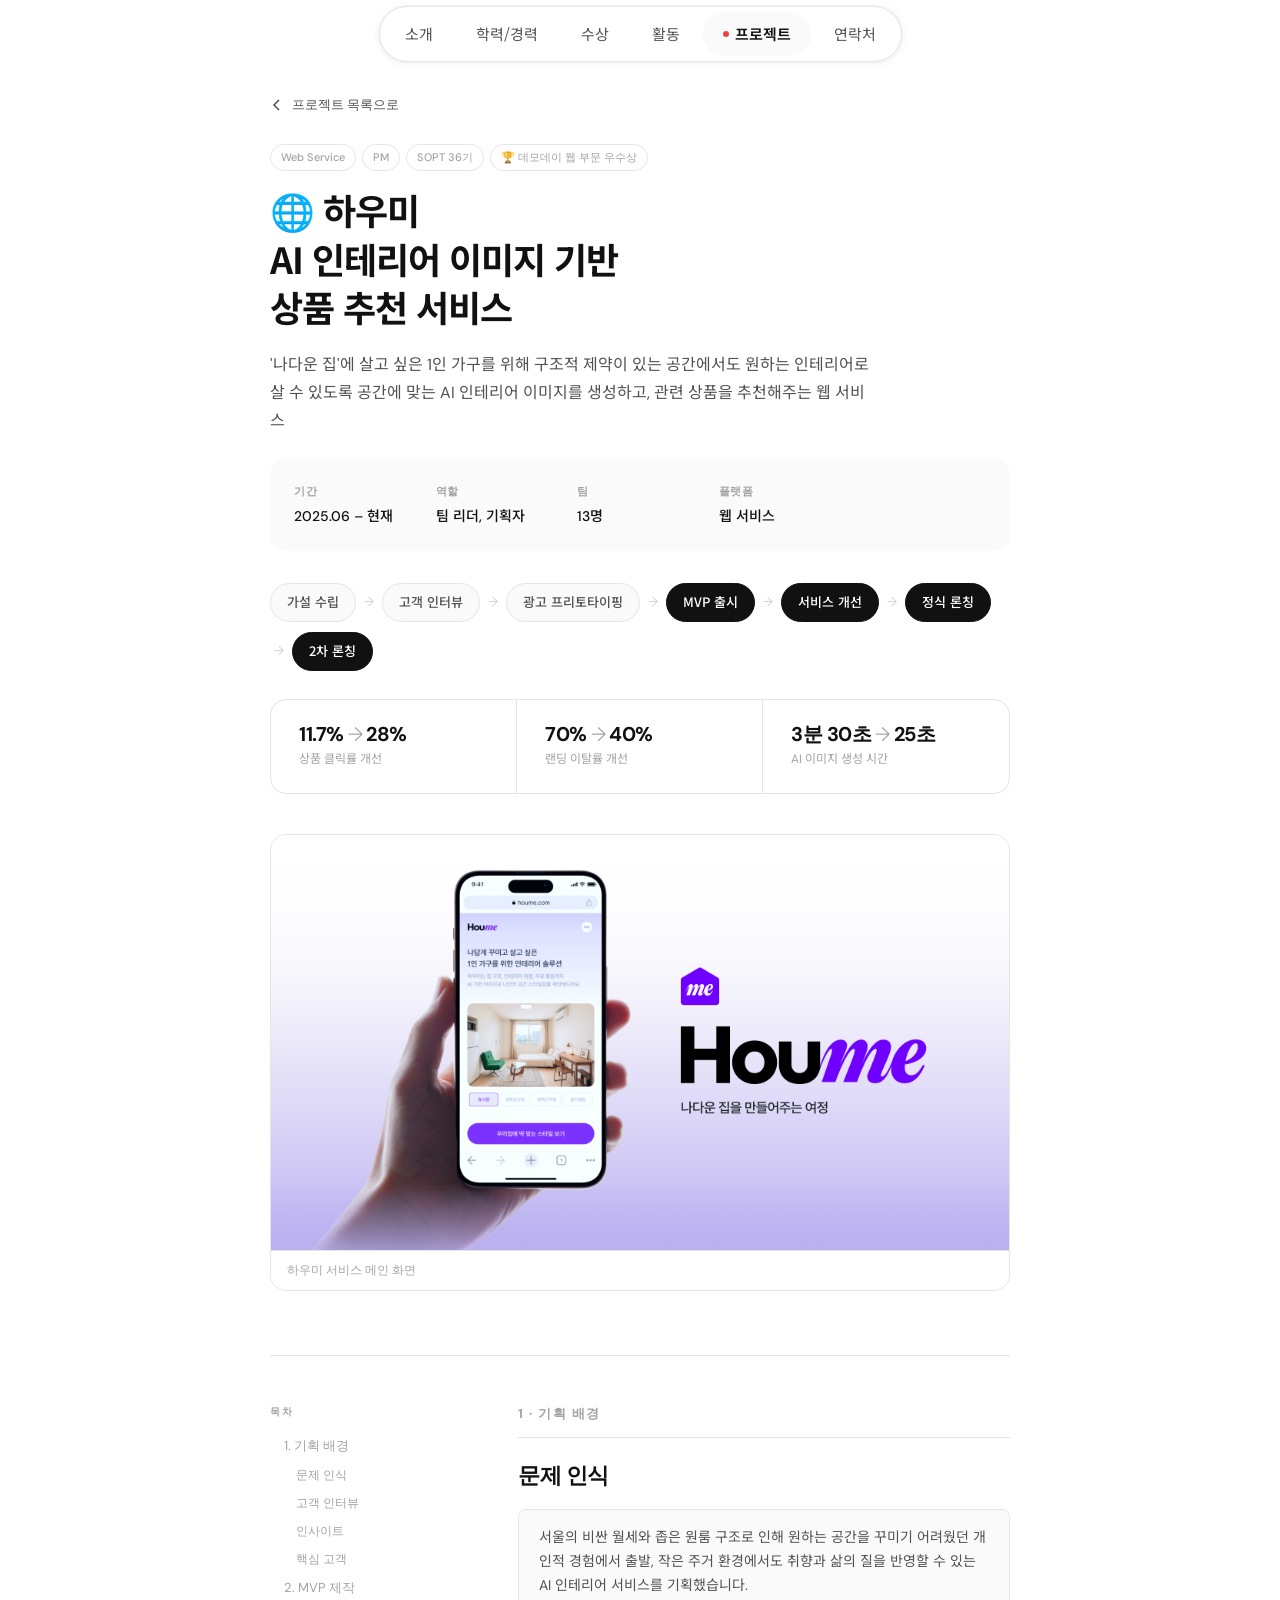
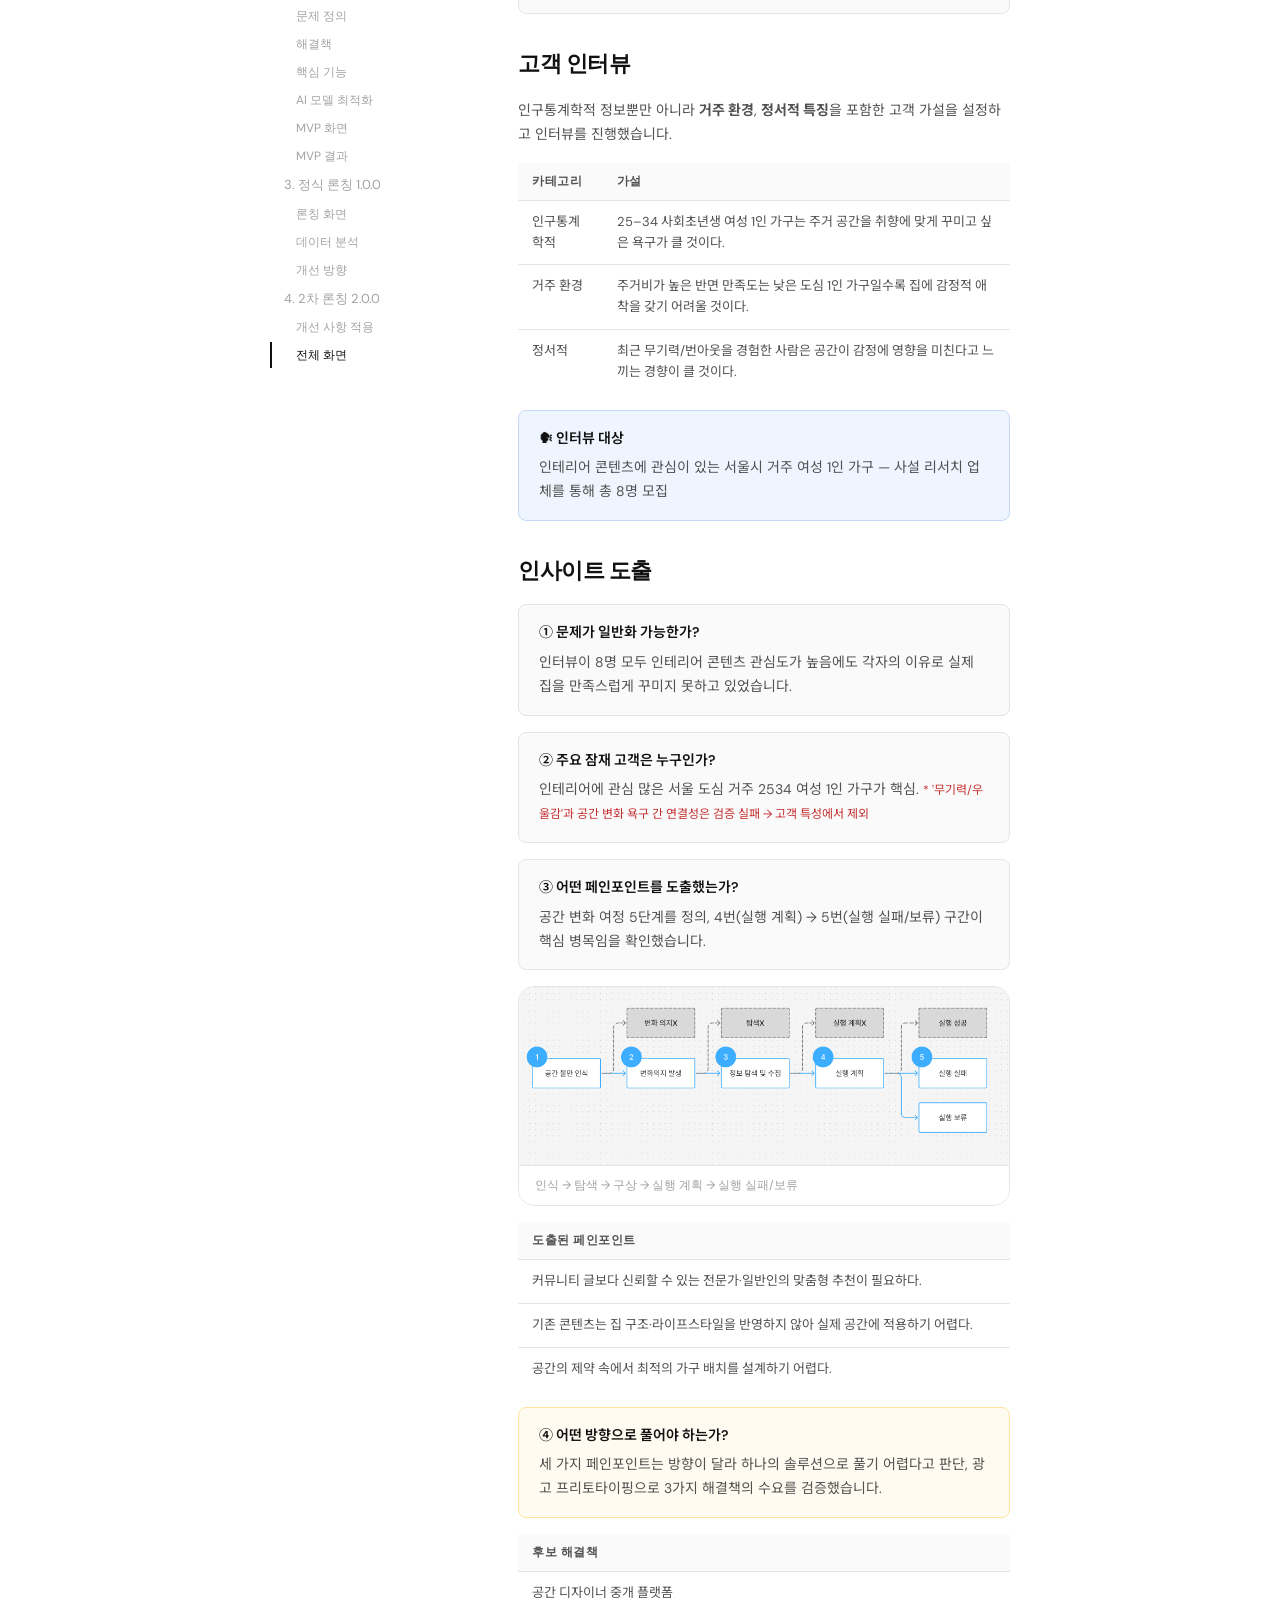
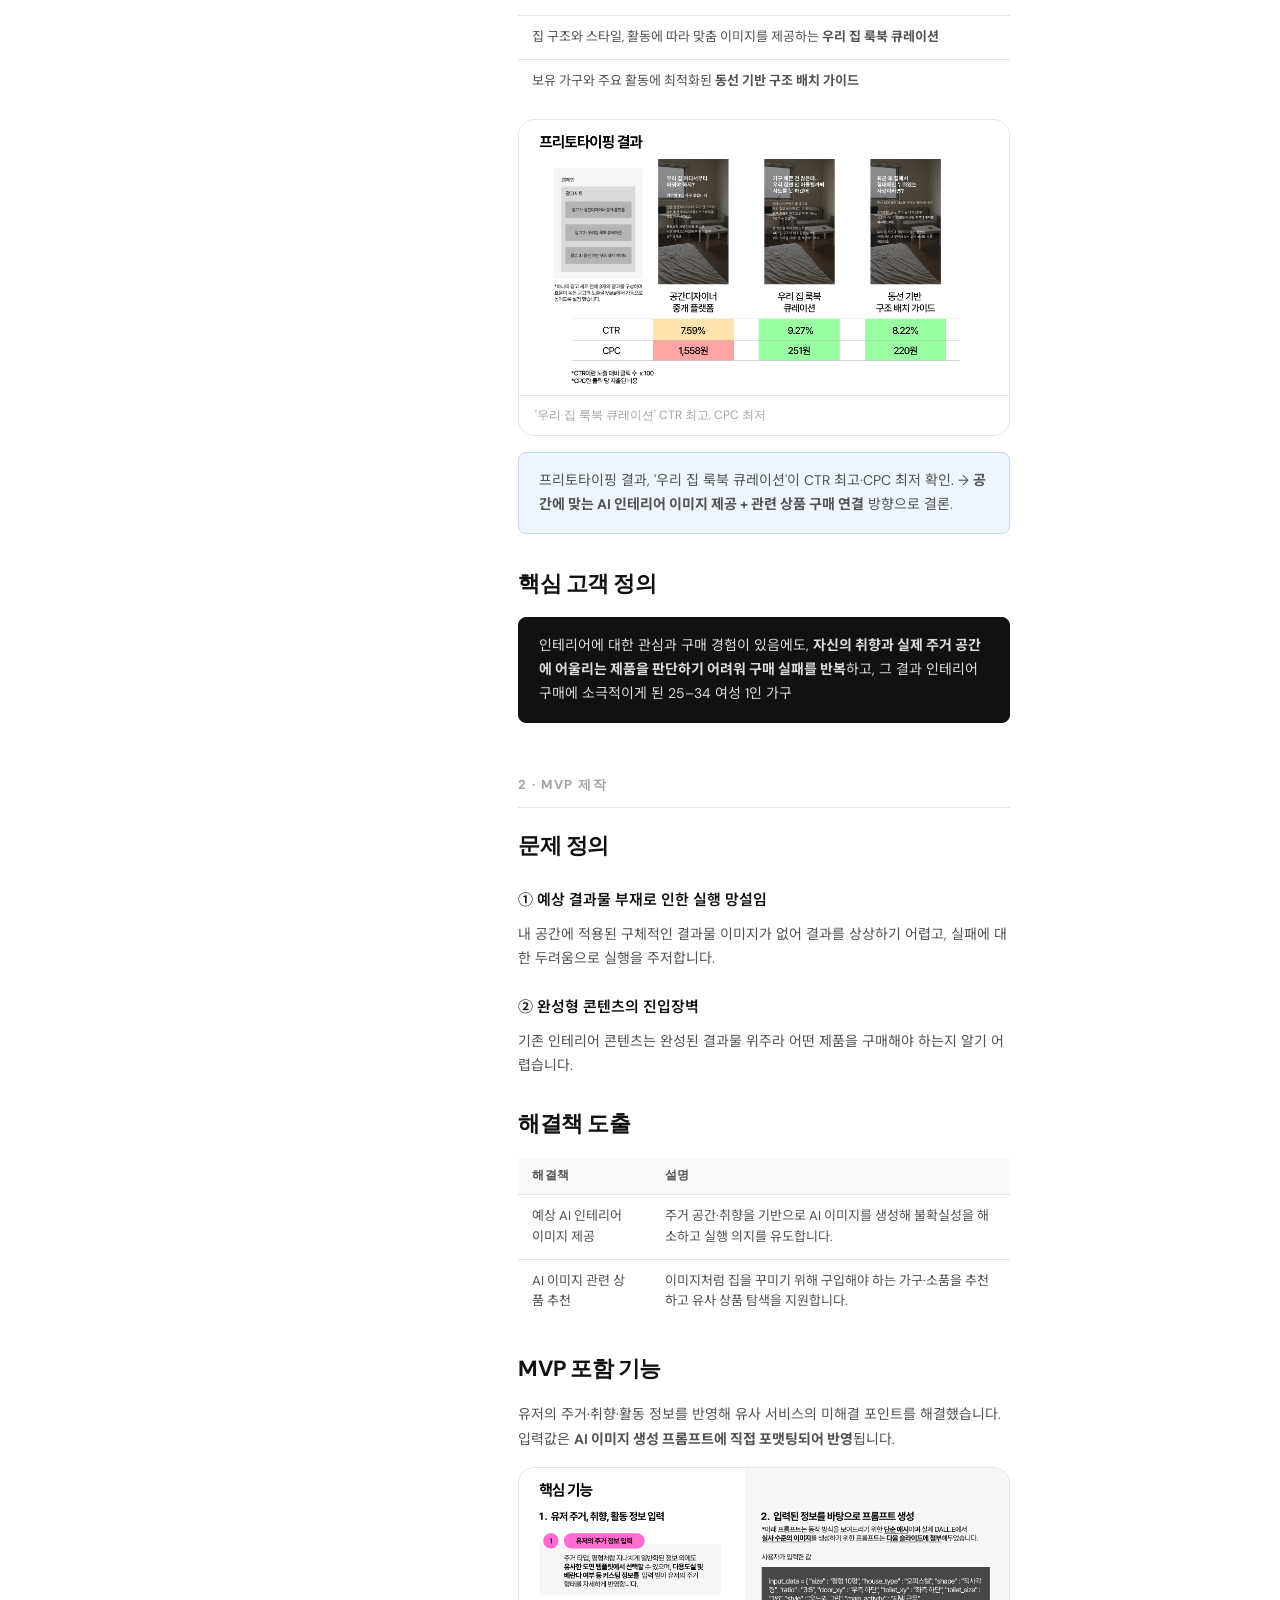
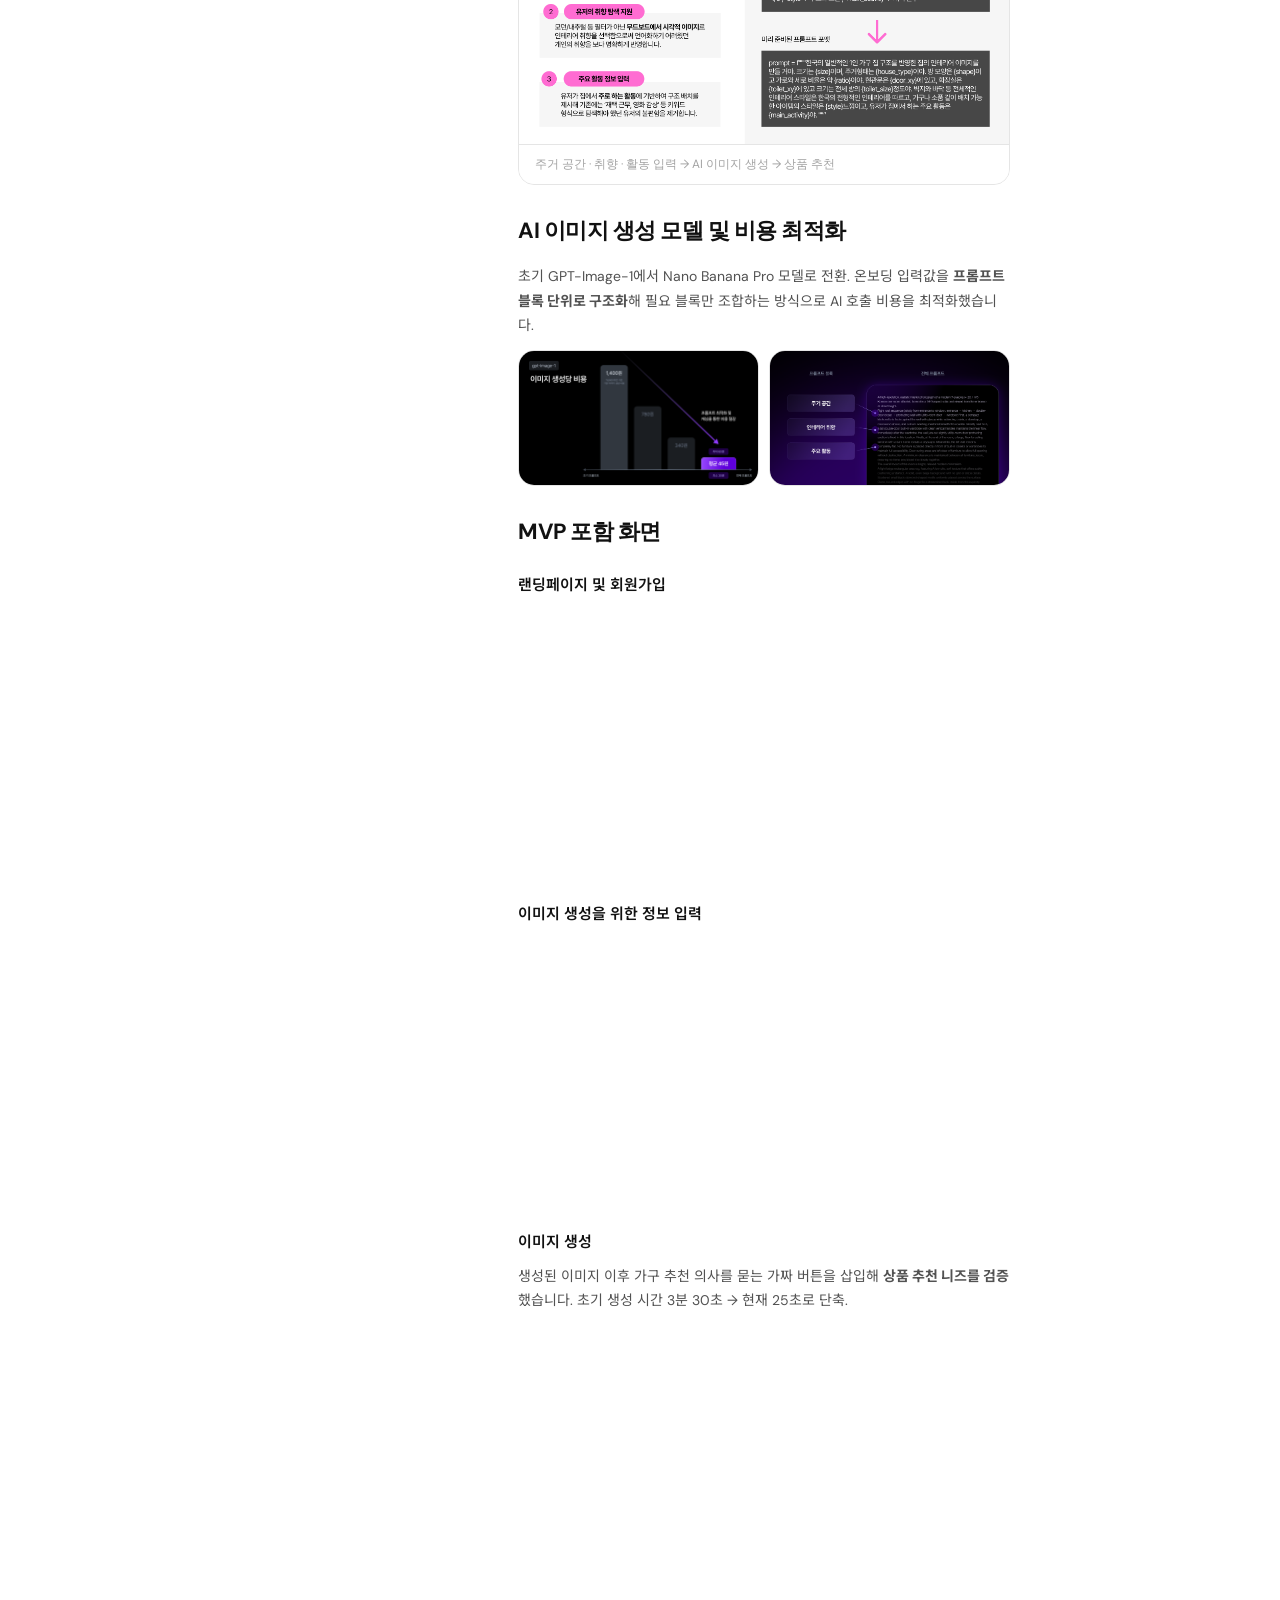
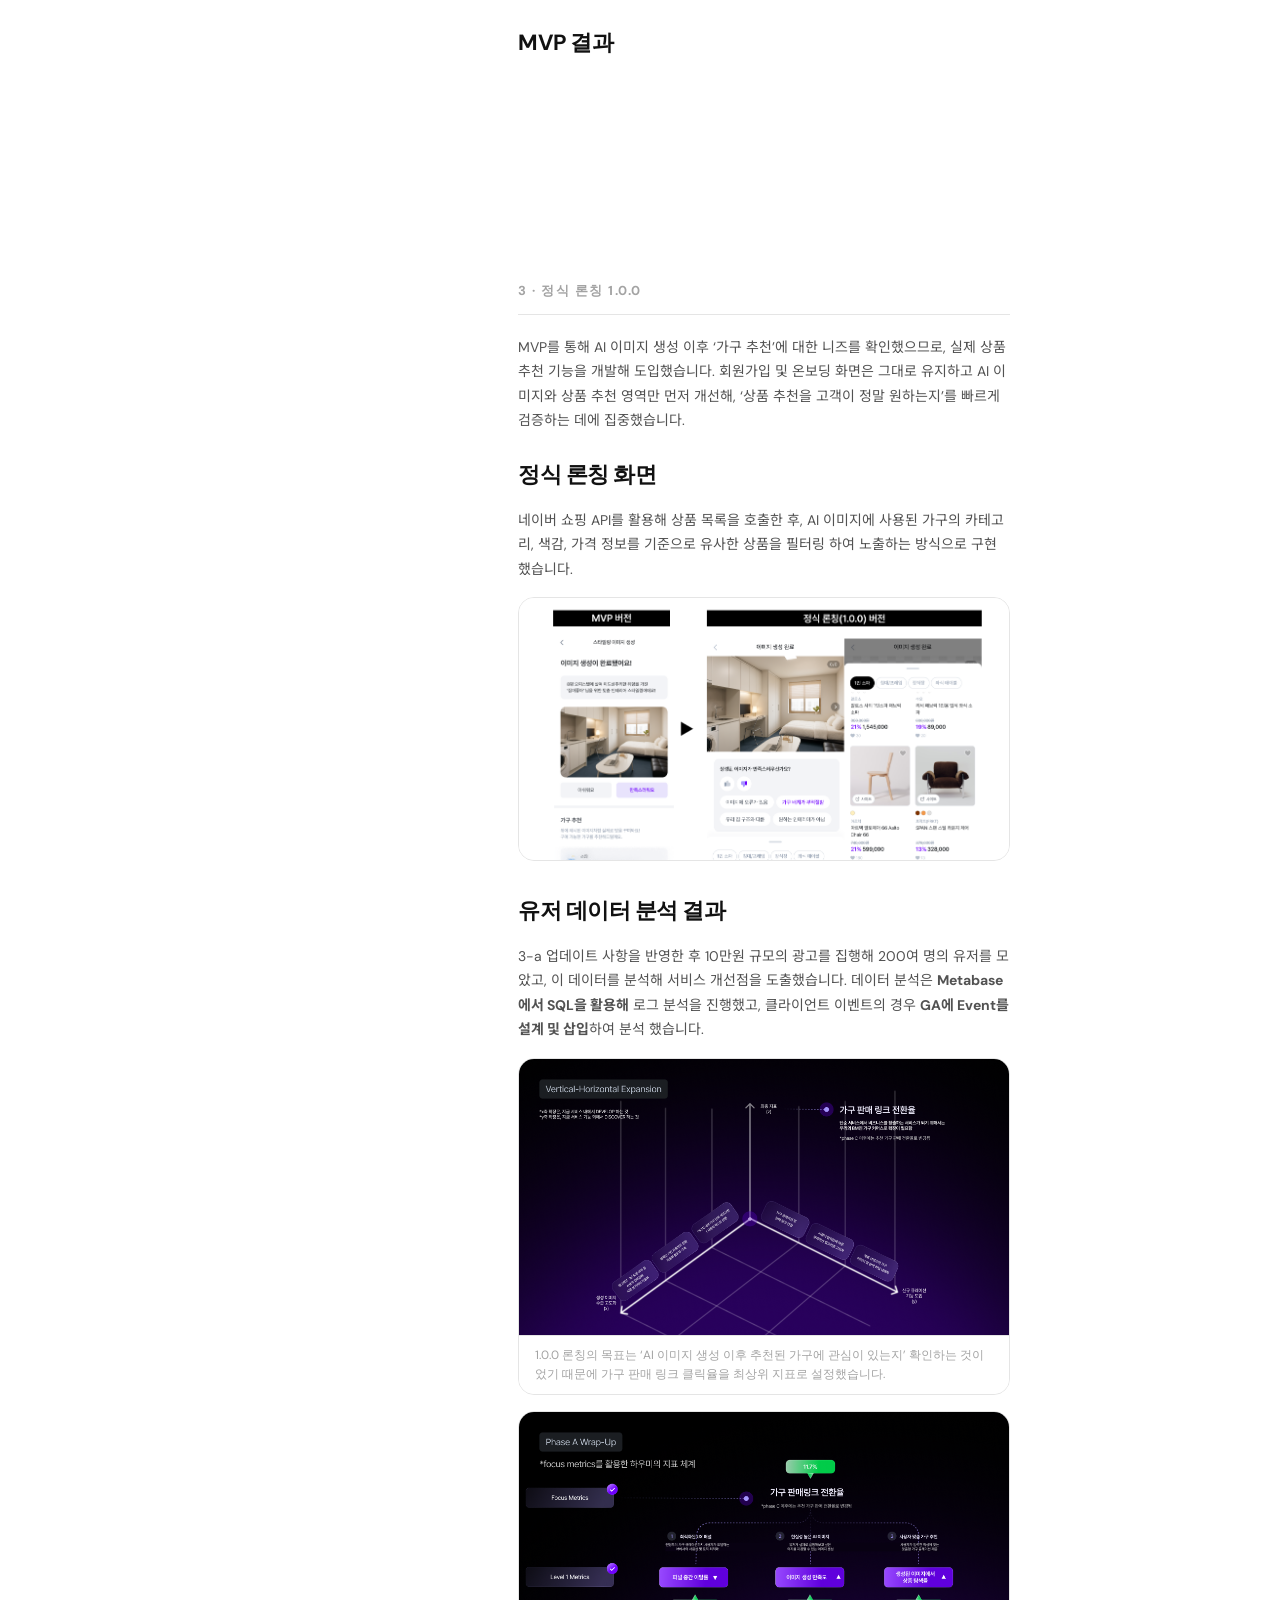
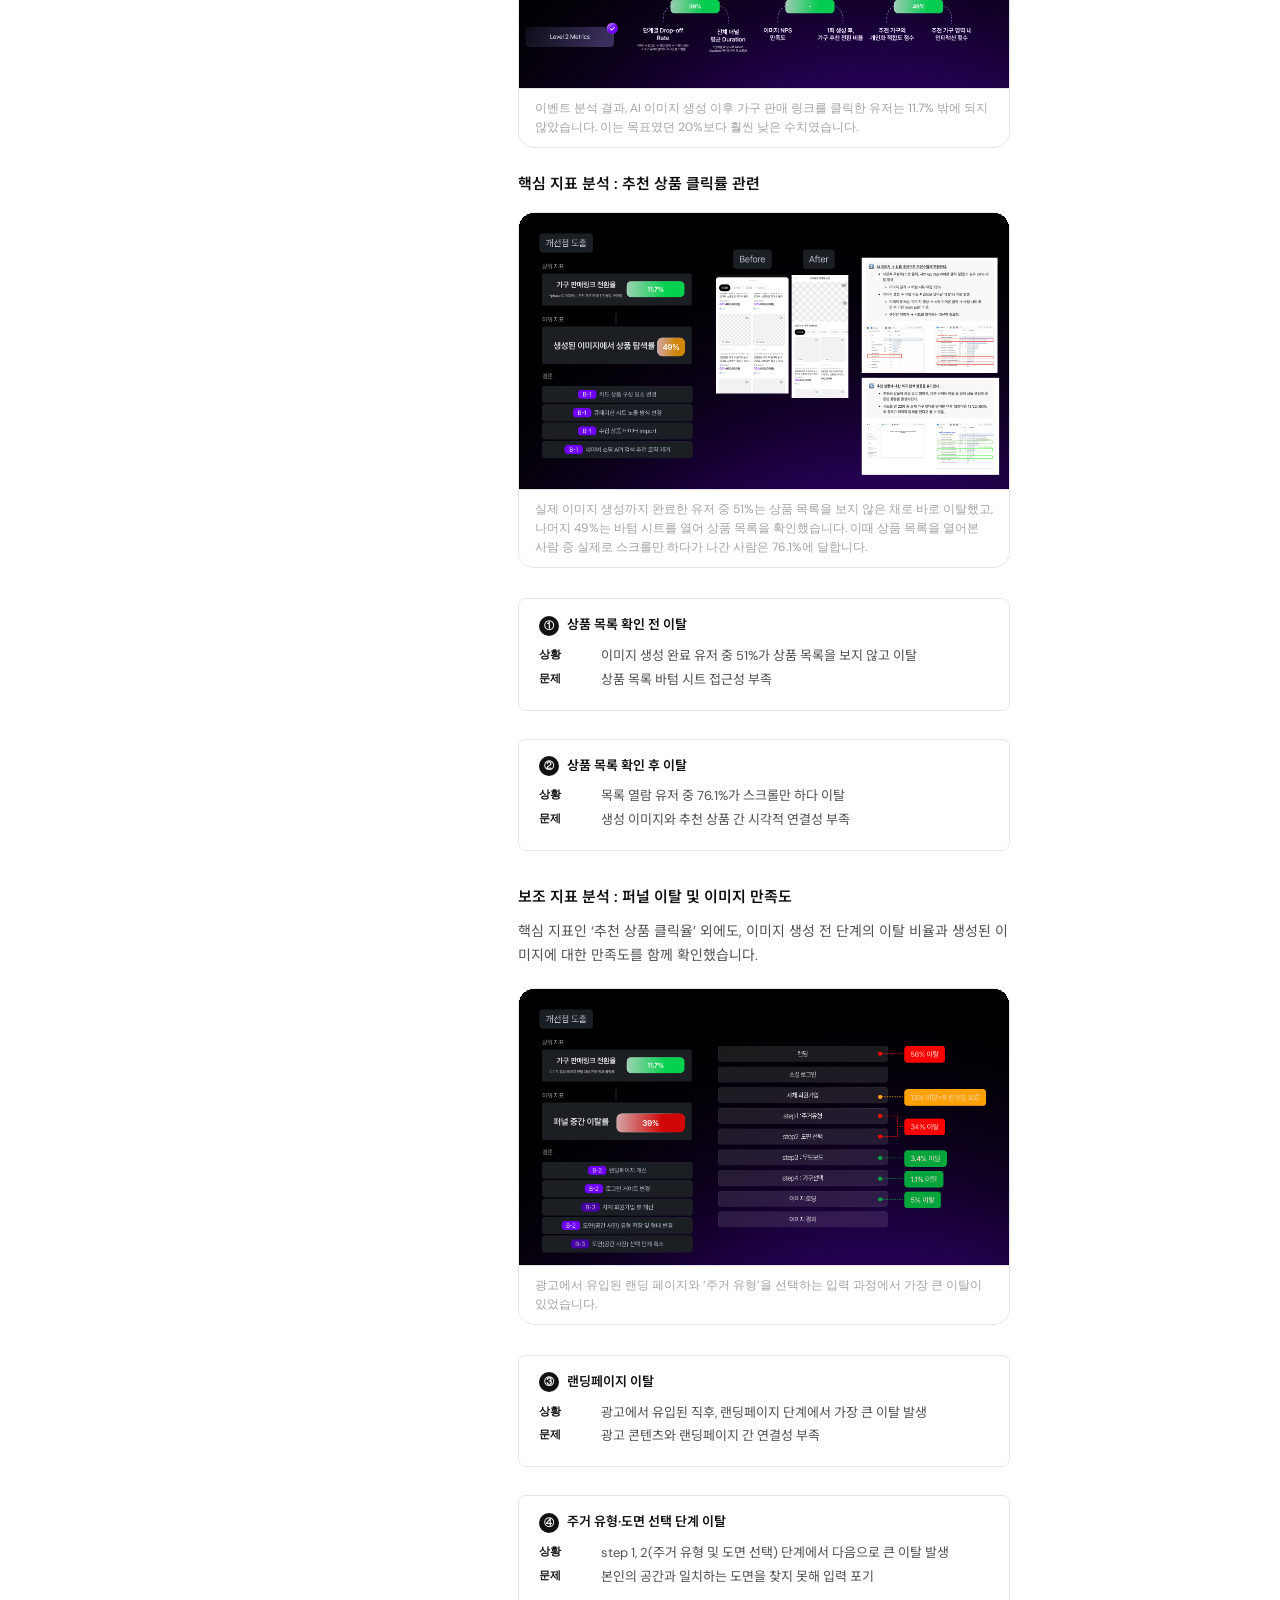
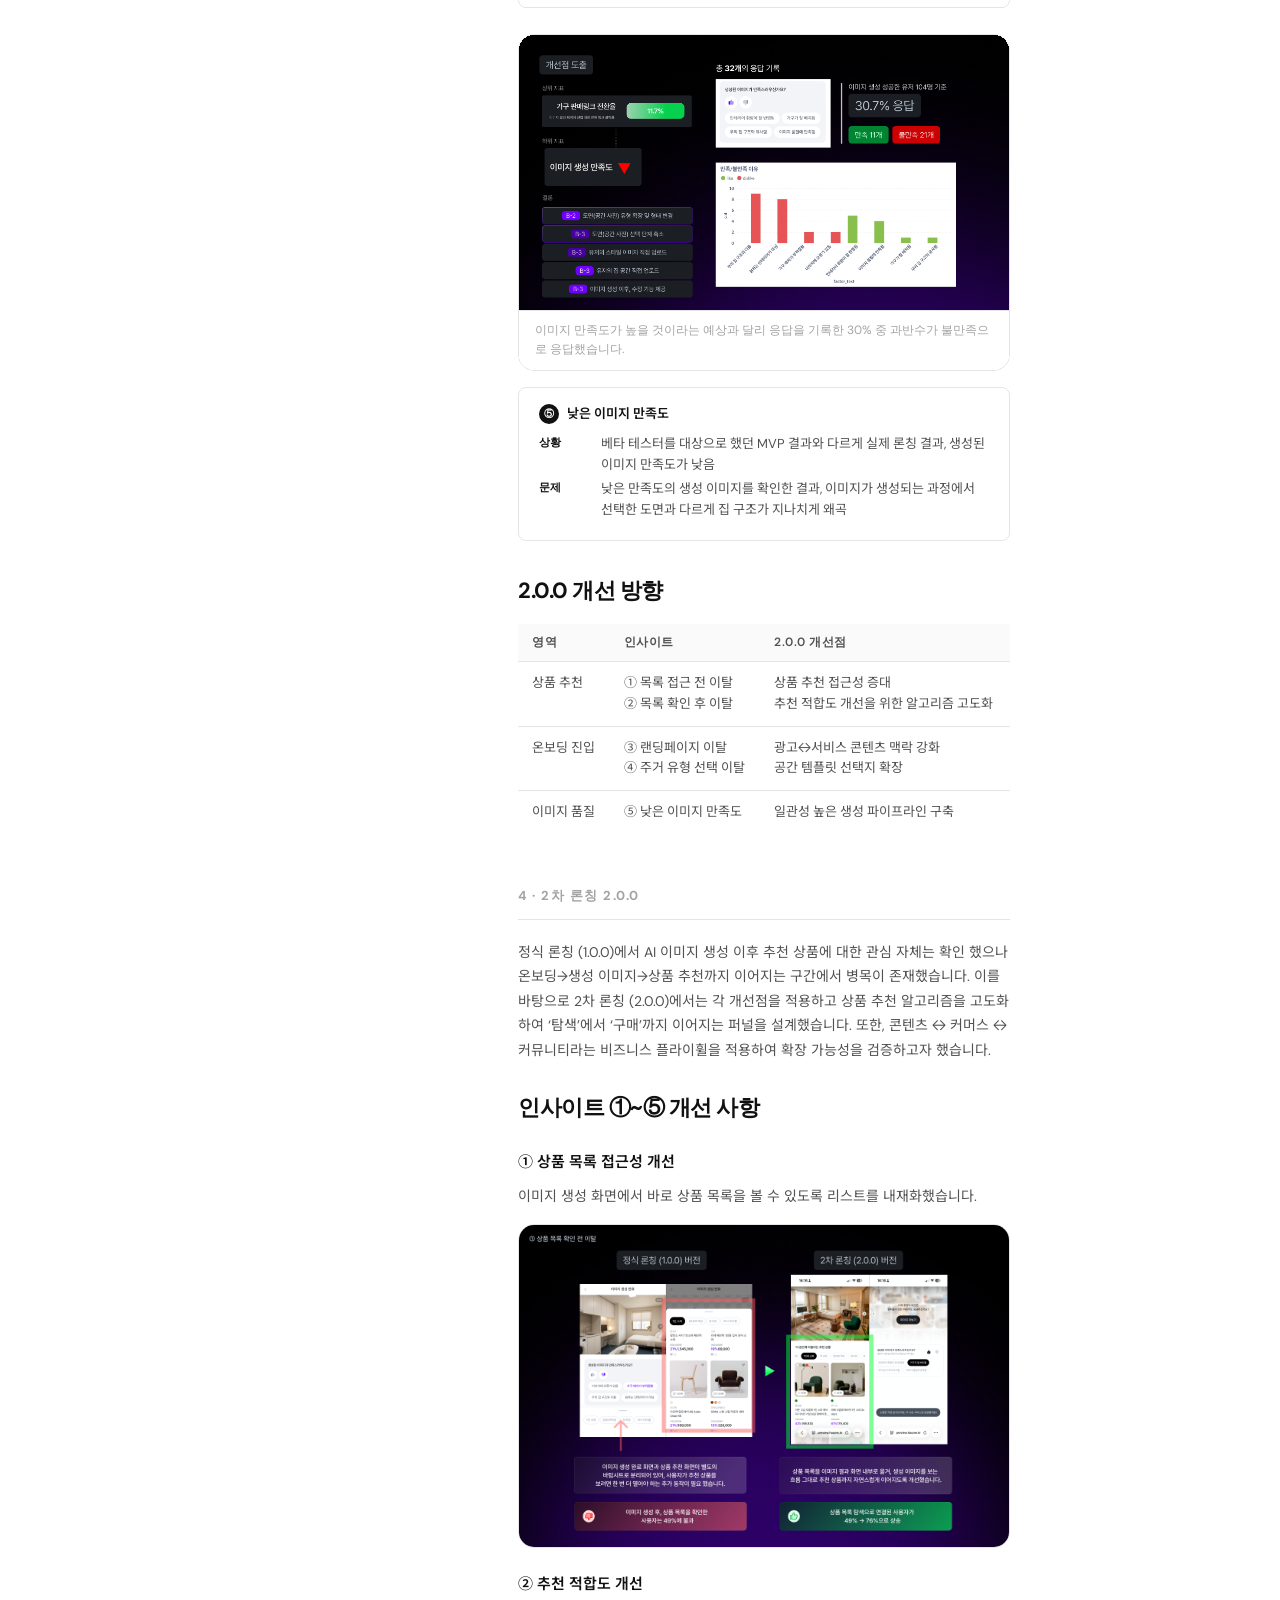
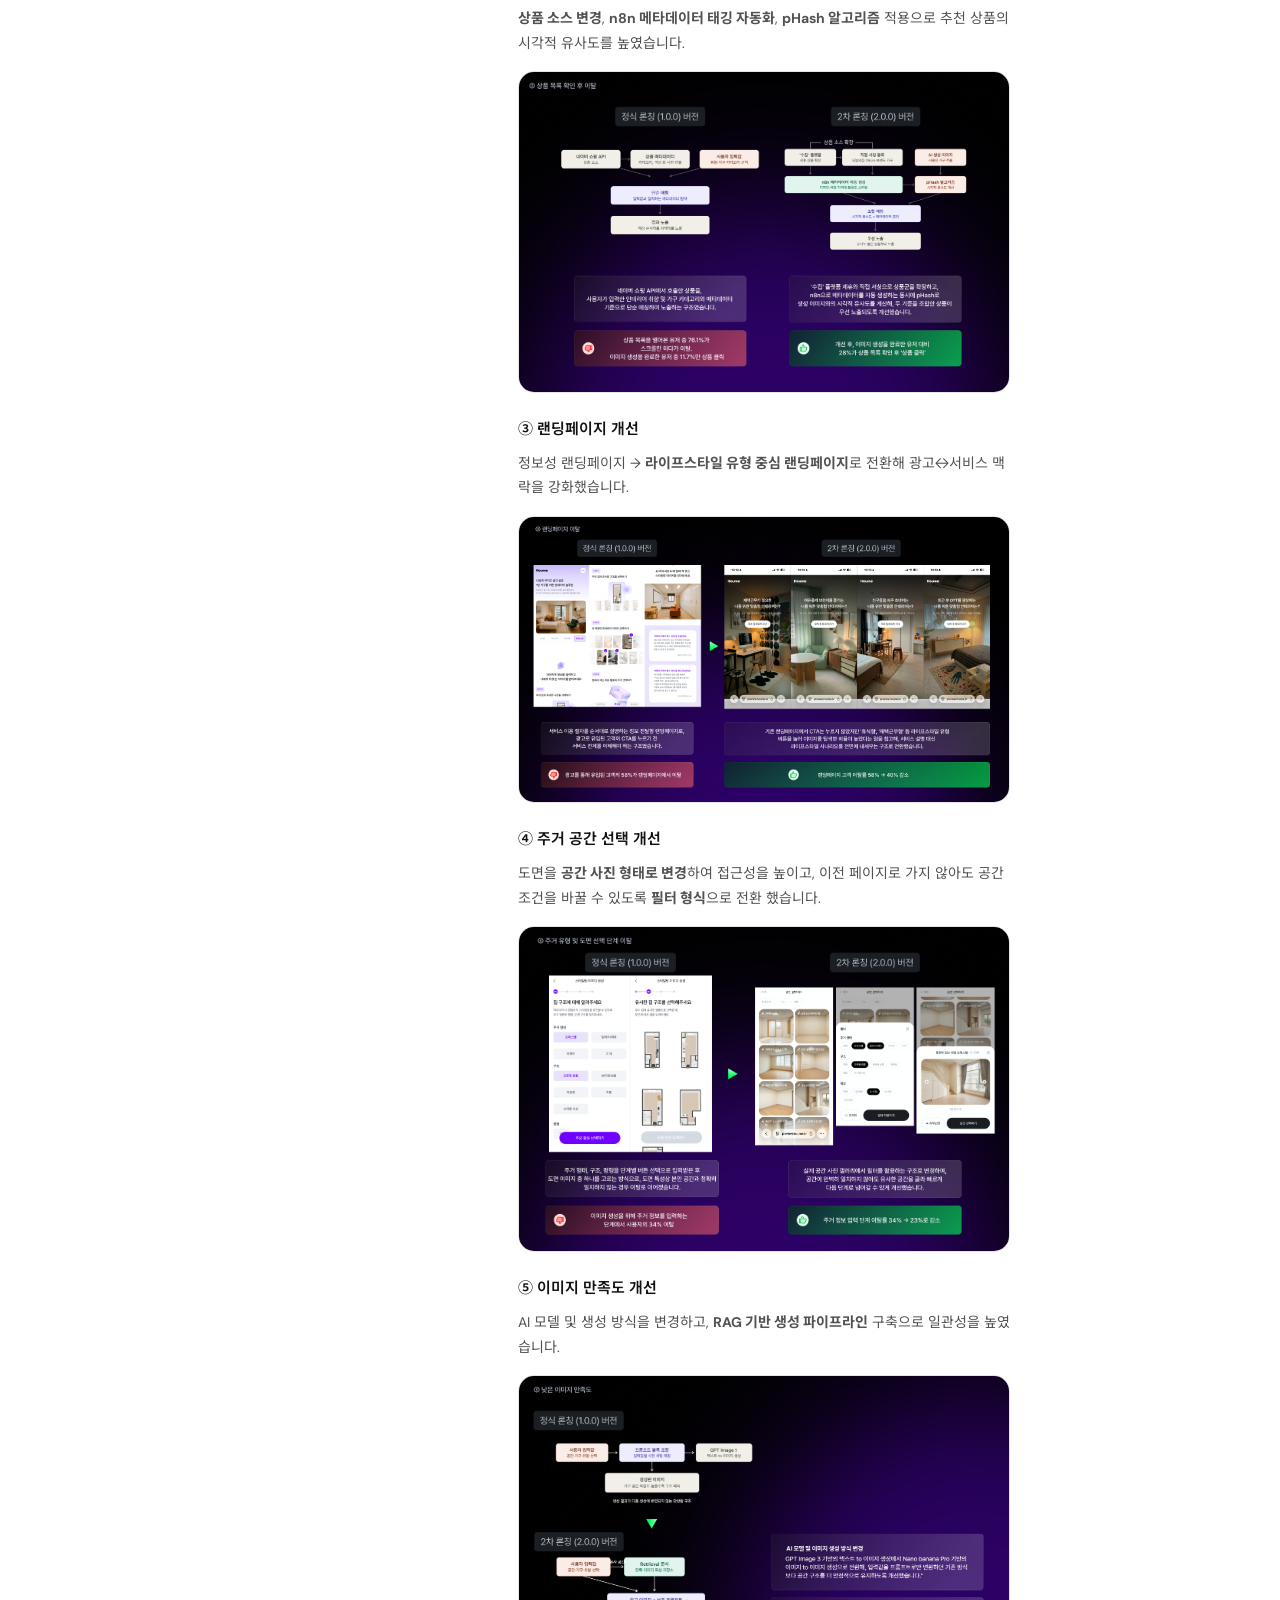
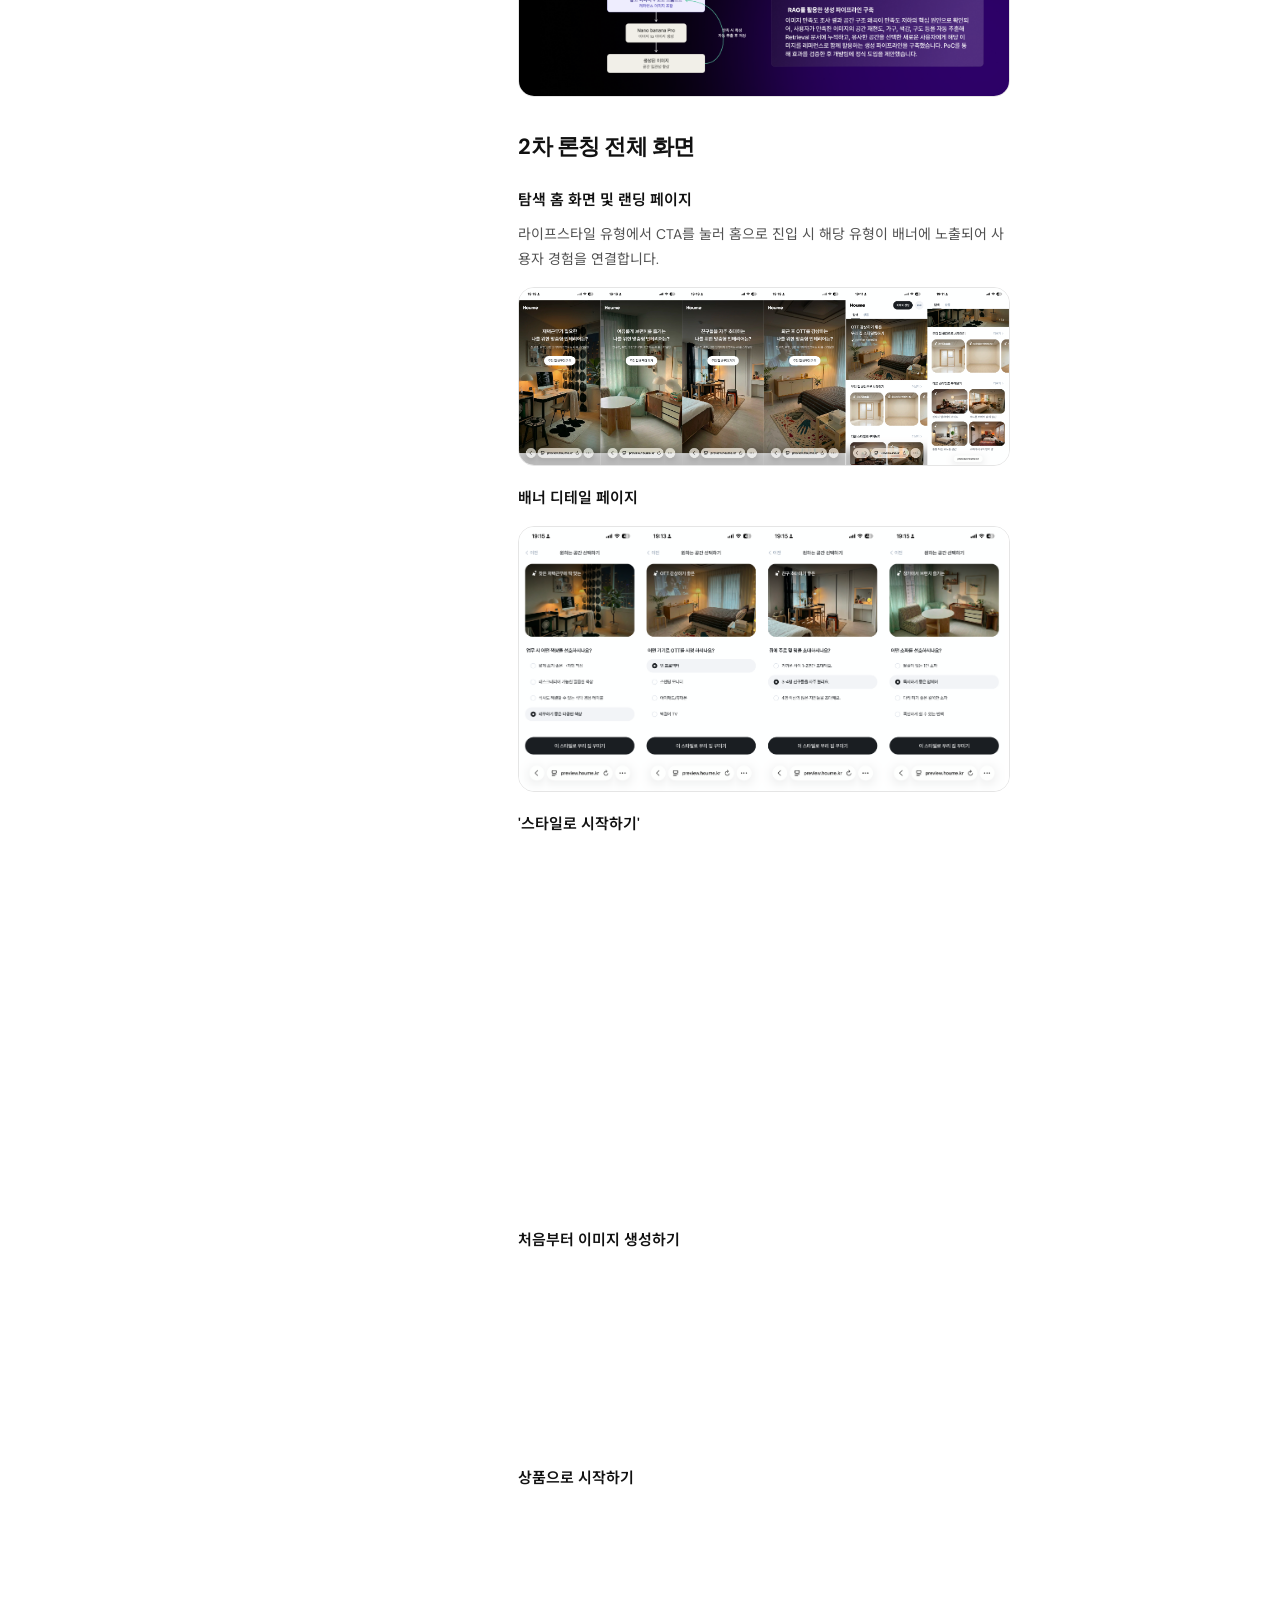
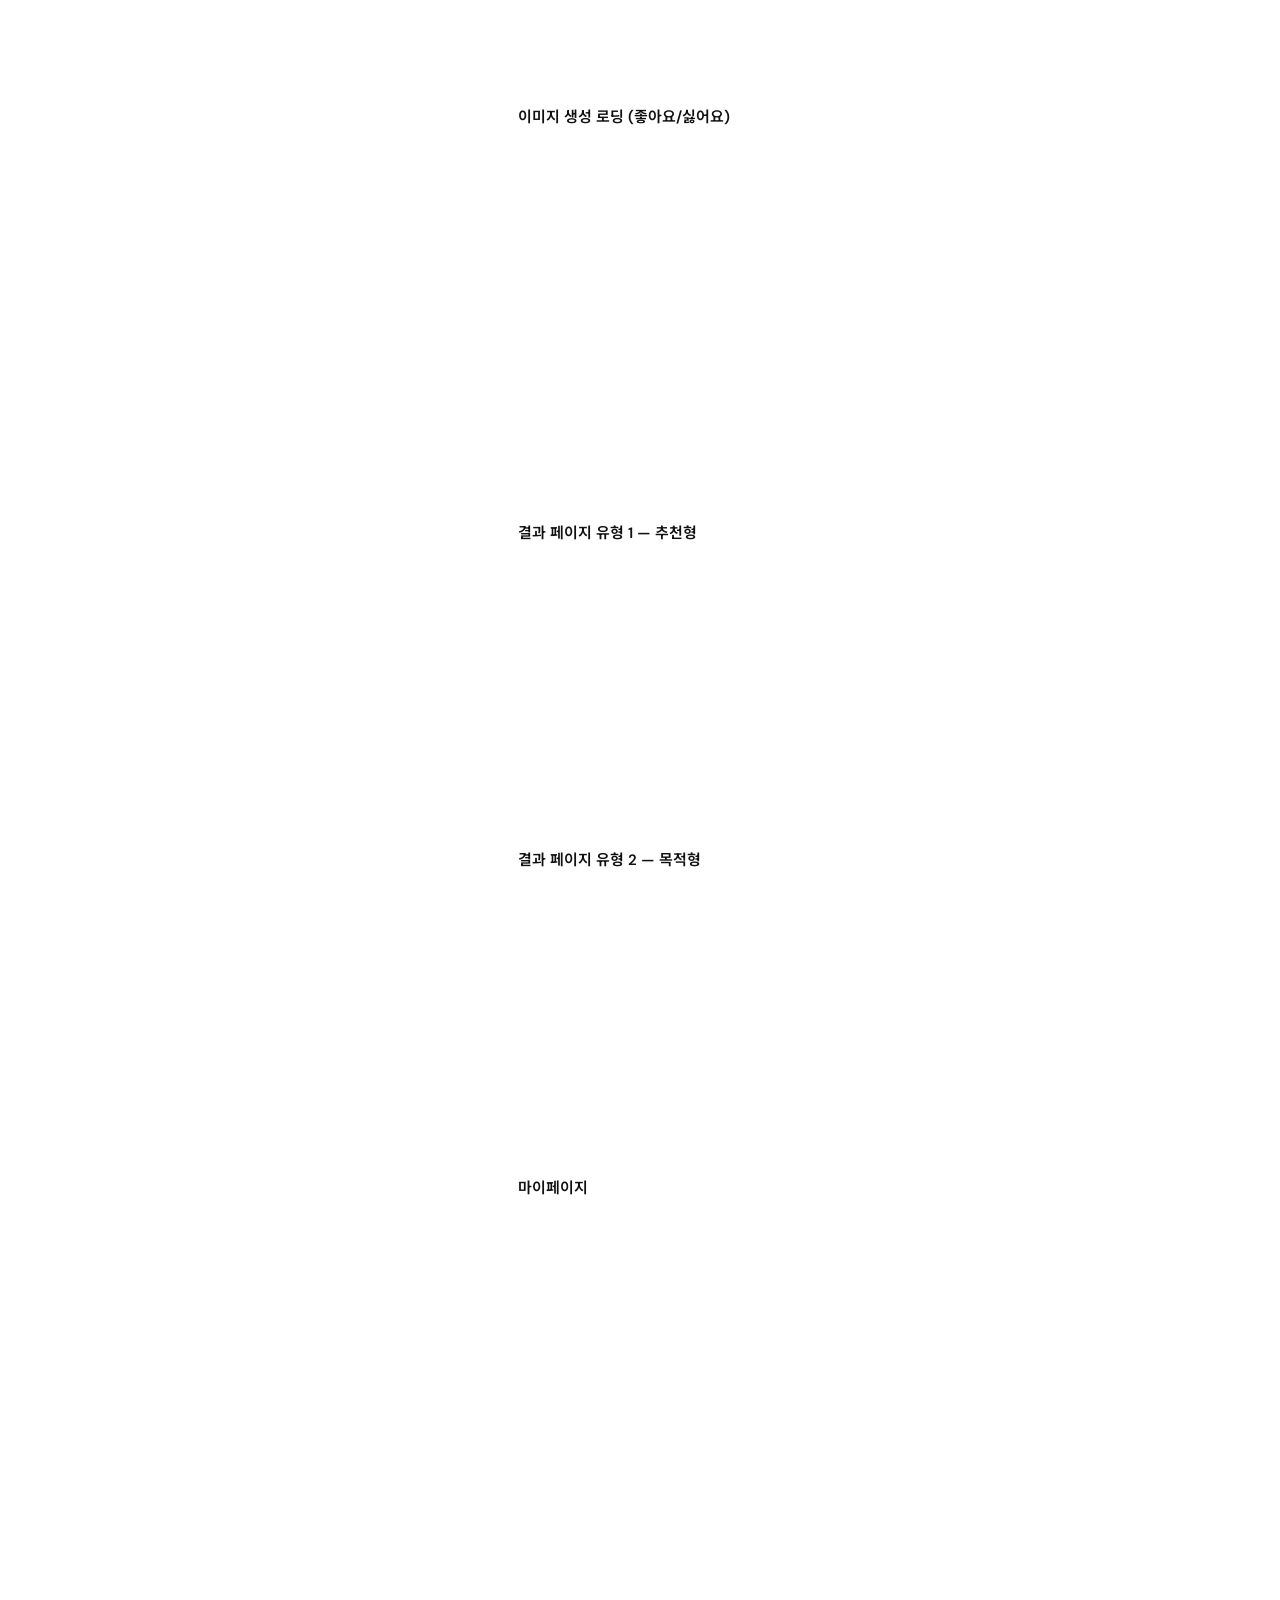
==== houme/index.html @ f4c8c31a "add project detail file" ====
<!DOCTYPE html>
<html lang="ko">
<head>
<meta charset="UTF-8">
<meta name="viewport" content="width=device-width, initial-scale=1.0">
<title>하우미 — 최윤아 포트폴리오</title>
<link rel="preconnect" href="https://fonts.googleapis.com">
<link href="https://fonts.googleapis.com/css2?family=DM+Sans:ital,opsz,wght@0,9..40,300;0,9..40,400;0,9..40,500;0,9..40,600;0,9..40,700;1,9..40,400&family=Noto+Sans+KR:wght@300;400;500;700&display=swap" rel="stylesheet">
<link rel="stylesheet" href="../style.css">
</head>
<body>

<!-- ══ NAV ══ -->
<nav>
  <div class="nav-pill" id="main-nav">
    <a class="nav-item" href="../#about" data-section="about">
      <span class="nav-dot"></span>소개
    </a>
    <a class="nav-item" href="../#education" data-section="education">
      <span class="nav-dot"></span>학력/경력
    </a>
    <a class="nav-item" href="../#awards" data-section="awards">
      <span class="nav-dot"></span>수상
    </a>
    <a class="nav-item" href="../#activities" data-section="activities">
      <span class="nav-dot"></span>활동
    </a>
    <a class="nav-item active" href="../#projects" data-section="projects">
      <span class="nav-dot"></span>프로젝트
    </a>
    <a class="nav-item" href="../#contact" data-section="contact">
      <span class="nav-dot"></span>연락처
    </a>
  </div>
</nav>

<div class="page" style="padding-top:68px;">
<div class="project-page" id="project-houme" style="max-width:900px;margin:0 auto;padding:0 40px 80px;">

  <button class="detail-back" onclick="window.location.href='../'">
    <svg viewBox="0 0 14 14" fill="none" stroke="currentColor" stroke-width="1.5"><path d="M9 2L4 7l5 5"/></svg>
    프로젝트 목록으로
  </button>

  <!-- HEADER -->
  <div class="detail-header">
    <div class="detail-badge-row">
      <span class="detail-badge">Web Service</span>
      <span class="detail-badge">PM</span>
      <span class="detail-badge">SOPT 36기</span>
      <span class="detail-badge">🏆 데모데이 웹 부문 우수상</span>
    </div>
    <h1 class="detail-title">🌐 하우미<br>AI 인테리어 이미지 기반<br>상품 추천 서비스</h1>
    <p class="detail-intro">'나다운 집'에 살고 싶은 1인 가구를 위해 구조적 제약이 있는 공간에서도 원하는 인테리어로 살 수 있도록 공간에 맞는 AI 인테리어 이미지를 생성하고, 관련 상품을 추천해주는 웹 서비스</p>

    <div class="detail-meta-grid">
      <dl class="detail-meta-cell"><dt>기간</dt><dd>2025.06 – 현재</dd></dl>
      <dl class="detail-meta-cell"><dt>역할</dt><dd>팀 리더, 기획자</dd></dl>
      <dl class="detail-meta-cell"><dt>팀</dt><dd>13명</dd></dl>
      <dl class="detail-meta-cell"><dt>플랫폼</dt><dd>웹 서비스</dd></dl>
    </div>

    <div class="process-flow" style="margin-bottom:28px;">
      <span class="process-step">가설 수립</span><span class="process-arrow">→</span>
      <span class="process-step">고객 인터뷰</span><span class="process-arrow">→</span>
      <span class="process-step">광고 프리토타이핑</span><span class="process-arrow">→</span>
      <span class="process-step done">MVP 출시</span><span class="process-arrow">→</span>
      <span class="process-step done">서비스 개선</span><span class="process-arrow">→</span>
      <span class="process-step done">정식 론칭</span><span class="process-arrow">→</span>
      <span class="process-step done">2차 론칭</span>
    </div>

    <div class="kpi-row">
      <div class="kpi-cell">
        <div class="kpi-val">11.7%<span class="kpi-arrow">→</span>28%</div>
        <div class="kpi-lbl">상품 클릭률 개선</div>
      </div>
      <div class="kpi-cell">
        <div class="kpi-val">70%<span class="kpi-arrow">→</span>40%</div>
        <div class="kpi-lbl">랜딩 이탈률 개선</div>
      </div>
      <div class="kpi-cell">
        <div class="kpi-val">3분 30초<span class="kpi-arrow">→</span>25초</div>
        <div class="kpi-lbl">AI 이미지 생성 시간</div>
      </div>
    </div>

    <div class="img-frame">
      <img src="../images/houme/title.png" alt="하우미 서비스 소개" onerror="this.style.display='none';this.parentElement.querySelector('.img-placeholder').style.display='flex'">
      <div class="img-placeholder"><span style="font-size:28px">🏠</span><span>하우미 서비스 소개 이미지</span></div>
      <div class="img-cap">하우미 서비스 메인 화면</div>
    </div>
  </div>

  <!-- BODY with TOC -->
  <div class="detail-body">

    <!-- TOC -->
    <aside class="detail-toc">
      <div class="toc-eyebrow">목차</div>
      <a class="toc-link active" href="#proj-1">1. 기획 배경</a>
      <a class="toc-link toc-sub" href="#proj-1a">문제 인식</a>
      <a class="toc-link toc-sub" href="#proj-1b">고객 인터뷰</a>
      <a class="toc-link toc-sub" href="#proj-1c">인사이트</a>
      <a class="toc-link toc-sub" href="#proj-1e">핵심 고객</a>
      <a class="toc-link" href="#proj-2">2. MVP 제작</a>
      <a class="toc-link toc-sub" href="#proj-2a">문제 정의</a>
      <a class="toc-link toc-sub" href="#proj-2b">해결책</a>
      <a class="toc-link toc-sub" href="#proj-2c">핵심 기능</a>
      <a class="toc-link toc-sub" href="#proj-2d">AI 모델 최적화</a>
      <a class="toc-link toc-sub" href="#proj-2e">MVP 화면</a>
      <a class="toc-link toc-sub" href="#proj-2f">MVP 결과</a>
      <a class="toc-link" href="#proj-3">3. 정식 론칭 1.0.0</a>
      <a class="toc-link toc-sub" href="#proj-3a">론칭 화면</a>
      <a class="toc-link toc-sub" href="#proj-3b">데이터 분석</a>
      <a class="toc-link toc-sub" href="#proj-3c">개선 방향</a>
      <a class="toc-link" href="#proj-4">4. 2차 론칭 2.0.0</a>
      <a class="toc-link toc-sub" href="#proj-4a">개선 사항 적용</a>
      <a class="toc-link toc-sub" href="#proj-4b">전체 화면</a>
    </aside>

    <!-- CONTENT -->
    <div class="proj-body-inner">

      <!-- 1 기획 배경 -->
      <div class="proj-block" id="proj-1">
        <div class="proj-block-title">1 · 기획 배경</div>

        <div id="proj-1a">
          <div class="proj-block-h2">문제 인식</div>
          <div class="callout">서울의 비싼 월세와 좁은 원룸 구조로 인해 원하는 공간을 꾸미기 어려웠던 개인적 경험에서 출발, 작은 주거 환경에서도 취향과 삶의 질을 반영할 수 있는 AI 인테리어 서비스를 기획했습니다.</div>
        </div>

        <div id="proj-1b" style="margin-top:32px;">
          <div class="proj-block-h2">고객 인터뷰</div>
          <p>인구통계학적 정보뿐만 아니라 <strong>거주 환경</strong>, <strong>정서적 특징</strong>을 포함한 고객 가설을 설정하고 인터뷰를 진행했습니다.</p>
          <table class="tbl">
            <thead><tr><th>카테고리</th><th>가설</th></tr></thead>
            <tbody>
              <tr><td>인구통계학적</td><td>25–34 사회초년생 여성 1인 가구는 주거 공간을 취향에 맞게 꾸미고 싶은 욕구가 클 것이다.</td></tr>
              <tr><td>거주 환경</td><td>주거비가 높은 반면 만족도는 낮은 도심 1인 가구일수록 집에 감정적 애착을 갖기 어려울 것이다.</td></tr>
              <tr><td>정서적</td><td>최근 무기력/번아웃을 경험한 사람은 공간이 감정에 영향을 미친다고 느끼는 경향이 클 것이다.</td></tr>
            </tbody>
          </table>
          <div class="callout info"><div class="callout-title">🗣 인터뷰 대상</div>인테리어 콘텐츠에 관심이 있는 서울시 거주 여성 1인 가구 — 사설 리서치 업체를 통해 총 8명 모집</div>
        </div>

        <div id="proj-1c" style="margin-top:32px;">
          <div class="proj-block-h2">인사이트 도출</div>
          <div class="callout"><div class="callout-title">① 문제가 일반화 가능한가?</div>인터뷰이 8명 모두 인테리어 콘텐츠 관심도가 높음에도 각자의 이유로 실제 집을 만족스럽게 꾸미지 못하고 있었습니다.</div>
          <div class="callout" style="margin-top:10px;"><div class="callout-title">② 주요 잠재 고객은 누구인가?</div>인테리어에 관심 많은 서울 도심 거주 2534 여성 1인 가구가 핵심. <span style="color:#C53030;font-size:12px;">* '무기력/우울감'과 공간 변화 욕구 간 연결성은 검증 실패 → 고객 특성에서 제외</span></div>
          <div class="callout" style="margin-top:10px;"><div class="callout-title">③ 어떤 페인포인트를 도출했는가?</div>공간 변화 여정 5단계를 정의, 4번(실행 계획) → 5번(실행 실패/보류) 구간이 핵심 병목임을 확인했습니다.</div>
          <div class="img-frame">
            <img src="../images/houme/journey.png" alt="고객 여정" onerror="this.style.display='none';this.parentElement.querySelector('.img-placeholder').style.display='flex'">
            <div class="img-placeholder"><span style="font-size:24px">🗺</span><span>고객 여정 5단계</span></div>
            <div class="img-cap">인식 → 탐색 → 구상 → 실행 계획 → 실행 실패/보류</div>
          </div>
          <table class="tbl">
            <thead><tr><th>도출된 페인포인트</th></tr></thead>
            <tbody>
              <tr><td>커뮤니티 글보다 신뢰할 수 있는 전문가·일반인의 맞춤형 추천이 필요하다.</td></tr>
              <tr><td>기존 콘텐츠는 집 구조·라이프스타일을 반영하지 않아 실제 공간에 적용하기 어렵다.</td></tr>
              <tr><td>공간의 제약 속에서 최적의 가구 배치를 설계하기 어렵다.</td></tr>
            </tbody>
          </table>
          <div class="callout warning" style="margin-top:16px;"><div class="callout-title">④ 어떤 방향으로 풀어야 하는가?</div>세 가지 페인포인트는 방향이 달라 하나의 솔루션으로 풀기 어렵다고 판단, 광고 프리토타이핑으로 3가지 해결책의 수요를 검증했습니다.</div>
          <table class="tbl">
            <thead><tr><th>후보 해결책</th></tr></thead>
            <tbody>
              <tr><td>공간 디자이너 중개 플랫폼</td></tr>
              <tr><td>집 구조와 스타일, 활동에 따라 맞춤 이미지를 제공하는 <strong>우리 집 룩북 큐레이션</strong></td></tr>
              <tr><td>보유 가구와 주요 활동에 최적화된 <strong>동선 기반 구조 배치 가이드</strong></td></tr>
            </tbody>
          </table>
          <div class="img-frame">
            <img src="../images/houme/pretotyping.png" alt="프리토타이핑" onerror="this.style.display='none';this.parentElement.querySelector('.img-placeholder').style.display='flex'">
            <div class="img-placeholder"><span style="font-size:24px">📊</span><span>광고 프리토타이핑 결과</span></div>
            <div class="img-cap">'우리 집 룩북 큐레이션' CTR 최고, CPC 최저</div>
          </div>
          <div class="callout info">프리토타이핑 결과, '우리 집 룩북 큐레이션'이 CTR 최고·CPC 최저 확인. → <strong>공간에 맞는 AI 인테리어 이미지 제공 + 관련 상품 구매 연결</strong> 방향으로 결론.</div>
        </div>

        <div id="proj-1e" style="margin-top:32px;">
          <div class="proj-block-h2">핵심 고객 정의</div>
          <div class="callout key">인테리어에 대한 관심과 구매 경험이 있음에도, <strong>자신의 취향과 실제 주거 공간에 어울리는 제품을 판단하기 어려워 구매 실패를 반복</strong>하고, 그 결과 인테리어 구매에 소극적이게 된 25–34 여성 1인 가구</div>
        </div>
      </div>

      <!-- 2 MVP -->
      <div class="proj-block" id="proj-2">
        <div class="proj-block-title">2 · MVP 제작</div>

        <div id="proj-2a">
          <div class="proj-block-h2">문제 정의</div>
          <div class="proj-block-h3">① 예상 결과물 부재로 인한 실행 망설임</div>
          <p>내 공간에 적용된 구체적인 결과물 이미지가 없어 결과를 상상하기 어렵고, 실패에 대한 두려움으로 실행을 주저합니다.</p>
          <div class="proj-block-h3">② 완성형 콘텐츠의 진입장벽</div>
          <p>기존 인테리어 콘텐츠는 완성된 결과물 위주라 어떤 제품을 구매해야 하는지 알기 어렵습니다.</p>
        </div>

        <div id="proj-2b" style="margin-top:28px;">
          <div class="proj-block-h2">해결책 도출</div>
          <table class="tbl">
            <thead><tr><th>해결책</th><th>설명</th></tr></thead>
            <tbody>
              <tr><td>예상 AI 인테리어 이미지 제공</td><td>주거 공간·취향을 기반으로 AI 이미지를 생성해 불확실성을 해소하고 실행 의지를 유도합니다.</td></tr>
              <tr><td>AI 이미지 관련 상품 추천</td><td>이미지처럼 집을 꾸미기 위해 구입해야 하는 가구·소품을 추천하고 유사 상품 탐색을 지원합니다.</td></tr>
            </tbody>
          </table>
        </div>

        <div id="proj-2c" style="margin-top:28px;">
          <div class="proj-block-h2">MVP 포함 기능</div>
          <p>유저의 주거·취향·활동 정보를 반영해 유사 서비스의 미해결 포인트를 해결했습니다. 입력값은 <strong>AI 이미지 생성 프롬프트에 직접 포맷팅되어 반영</strong>됩니다.</p>
          <div class="img-frame">
            <img src="../images/houme/solution.png" alt="MVP 핵심 기능" onerror="this.style.display='none';this.parentElement.querySelector('.img-placeholder').style.display='flex'">
            <div class="img-placeholder"><span style="font-size:24px">⚙️</span><span>MVP 핵심 기능 구성도</span></div>
            <div class="img-cap">주거 공간 · 취향 · 활동 입력 → AI 이미지 생성 → 상품 추천</div>
          </div>
        </div>

        <div id="proj-2d" style="margin-top:28px;">
          <div class="proj-block-h2">AI 이미지 생성 모델 및 비용 최적화</div>
          <p>초기 GPT-Image-1에서 Nano Banana Pro 모델로 전환. 온보딩 입력값을 <strong>프롬프트 블록 단위로 구조화</strong>해 필요 블록만 조합하는 방식으로 AI 호출 비용을 최적화했습니다.</p>
          <div style="display:grid;grid-template-columns:1fr 1fr;gap:10px;margin-top:12px;">
            <div class="img-frame" style="margin:0;">
              <img src="../images/houme/price_image.png" alt="AI 모델 비교" onerror="this.style.display='none';this.parentElement.querySelector('.img-placeholder').style.display='flex'">
              <div class="img-placeholder"><span style="font-size:24px">🤖</span><span>AI 모델 비교</span></div>
            </div>
            <div class="img-frame" style="margin:0;">
              <img src="../images/houme/prompt_image.png" alt="프롬프트 블록" onerror="this.style.display='none';this.parentElement.querySelector('.img-placeholder').style.display='flex'">
              <div class="img-placeholder"><span style="font-size:24px">💰</span><span>프롬프트 블록 구조</span></div>
            </div>
          </div>
        </div>

        <div id="proj-2e" style="margin-top:28px;">
          <div class="proj-block-h2">MVP 포함 화면</div>
          <div class="proj-block-h3">랜딩페이지 및 회원가입</div>
          <div class="img-frame">
            <img src="../images/houme/mvp_회원가입.jpg" alt="MVP 회원가입" onerror="this.style.display='none';this.parentElement.querySelector('.img-placeholder').style.display='flex'">
            <div class="img-placeholder"><span style="font-size:24px">📱</span><span>MVP 회원가입 화면</span></div>
          </div>
          <div class="proj-block-h3" style="margin-top:20px;">이미지 생성을 위한 정보 입력</div>
          <div class="img-frame">
            <img src="../images/houme/mvp_생성 스텝.jpg" alt="MVP 생성 스텝" onerror="this.style.display='none';this.parentElement.querySelector('.img-placeholder').style.display='flex'">
            <div class="img-placeholder"><span style="font-size:24px">📝</span><span>이미지 생성 스텝 화면</span></div>
          </div>
          <div class="proj-block-h3" style="margin-top:20px;">이미지 생성</div>
          <p style="margin-bottom:10px;">생성된 이미지 이후 가구 추천 의사를 묻는 가짜 버튼을 삽입해 <strong>상품 추천 니즈를 검증</strong>했습니다. 초기 생성 시간 3분 30초 → 현재 25초로 단축.</p>
          <div class="img-frame">
            <img src="../images/houme/mvp_이미지생성.jpg" alt="MVP 이미지 생성" onerror="this.style.display='none';this.parentElement.querySelector('.img-placeholder').style.display='flex'">
            <div class="img-placeholder"><span style="font-size:24px">✨</span><span>이미지 생성 결과 화면</span></div>
          </div>
        </div>

        <div id="proj-2f" style="margin-top:28px;">
          <div class="proj-block-h2">MVP 결과</div>
          <div class="callout success">100명 대상으로 MVP 서비스를 검증한 결과 AI 이미지에 대한 전반적인 만족도 및 개선 사항과 함께 관련된 가구 상품 추천을 받고자 하는 니즈를 파악했습니다. 실제로 이벤트 확인 결과, <strong>100명 중 75명</strong>이 ‘가구를 추천 받기 위한 크레딧 충전’ 모달에서 ‘결제하기’ 버튼을 클릭하여 ‘상품 추천’ 기능에 대한 가설을 검증 했습니다.</div>
        </div>
      </div>

      <!-- 3 정식 론칭 -->
      <div class="proj-block" id="proj-3">
        <div class="proj-block-title">3 · 정식 론칭 1.0.0</div>
        <p>MVP를 통해 AI 이미지 생성 이후 ‘가구 추천’에 대한 니즈를 확인했으므로, 실제 상품 추천 기능을 개발해 도입했습니다. 회원가입 및 온보딩 화면은 그대로 유지하고 AI 이미지와 상품 추천 영역만 먼저 개선해, ‘상품 추천을 고객이 정말 원하는지’를 빠르게 검증하는 데에 집중했습니다.</p>

        <div id="proj-3a" style="margin-top:24px;">
          <div class="proj-block-h2">정식 론칭 화면</div>
          <p>네이버 쇼핑 API를 활용해 상품 목록을 호출한 후, AI 이미지에 사용된 가구의 카테고리, 색감, 가격 정보를 기준으로 유사한 상품을 필터링 하여 노출하는 방식으로 구현 했습니다.</p>
          <div class="img-frame">
            <img src="../images/houme/update1.png" alt="정식 론칭" onerror="this.style.display='none';this.parentElement.querySelector('.img-placeholder').style.display='flex'">
            <div class="img-placeholder"><span style="font-size:24px">🛒</span><span>정식 론칭 화면</span></div>
          </div>
        </div>

        <div id="proj-3b" style="margin-top:32px;">
          <div class="proj-block-h2">유저 데이터 분석 결과</div>
          <p>3-a 업데이트 사항을 반영한 후 10만원 규모의 광고를 집행해 200여 명의 유저를 모았고, 이 데이터를 분석해 서비스 개선점을 도출했습니다. 데이터 분석은 <strong>Metabase에서 SQL을 활용해</strong> 로그 분석을 진행했고, 클라이언트 이벤트의 경우 <strong>GA에 Event를 설계 및 삽입</strong>하여 분석 했습니다.</p>
          <div class="img-frame">
            <img src="../images/houme/data1.png" alt="클릭률 결과" onerror="this.style.display='none';this.parentElement.querySelector('.img-placeholder').style.display='flex'">
            <div class="img-placeholder"><span style="font-size:24px">📉</span><span>이벤트 분석: 상품 클릭률 11.7%</span></div>
            <div class="img-cap">1.0.0 론칭의 목표는 ‘AI 이미지 생성 이후 추천된 가구에 관심이 있는지’ 확인하는 것이었기 때문에 가구 판매 링크 클릭율을 최상위 지표로 설정했습니다.</div>
          </div>
          <div class="img-frame">
            <img src="../images/houme/data2.png" alt="클릭률 결과" onerror="this.style.display='none';this.parentElement.querySelector('.img-placeholder').style.display='flex'">
            <div class="img-placeholder"><span style="font-size:24px">📉</span><span>이벤트 분석: 상품 클릭률 11.7%</span></div>
            <div class="img-cap">이벤트 분석 결과, AI 이미지 생성 이후 가구 판매 링크를 클릭한 유저는 11.7% 밖에 되지 않았습니다. 이는 목표였던 20%보다 훨씬 낮은 수치였습니다.</div>
          </div>
          <div class="proj-block-h3">핵심 지표 분석 : 추천 상품 클릭률 관련 </div>
          <div class="img-frame">
            <img src="../images/houme/data3.png" alt="이탈 분석" onerror="this.style.display='none';this.parentElement.querySelector('.img-placeholder').style.display='flex'">
            <div class="img-placeholder"><span style="font-size:24px">📊</span><span>바텀 시트 이탈 분석</span></div>
            <div class="img-cap">실제 이미지 생성까지 완료한 유저 중 51%는 상품 목록을 보지 않은 채로 바로 이탈했고, 나머지 49%는 바텀 시트를 열어 상품 목록을 확인했습니다. 이때 상품 목록을 열어본 사람 중 실제로 스크롤만 하다가 나간 사람은 76.1%에 달합니다.</div>
          </div>
          <div style="display:flex;flex-direction:column;gap:8px;margin-top:20px;">
            <div class="insight-card">
              <div class="insight-hd"><span class="insight-num">①</span> 상품 목록 확인 전 이탈</div>
              <div class="insight-row"><span class="insight-key">상황</span><span>이미지 생성 완료 유저 중 51%가 상품 목록을 보지 않고 이탈</span></div>
              <div class="insight-row"><span class="insight-key">문제</span><span>상품 목록 바텀 시트 접근성 부족</span></div>
            </div>
            <div class="insight-card">
              <div class="insight-hd"><span class="insight-num">②</span> 상품 목록 확인 후 이탈</div>
              <div class="insight-row"><span class="insight-key">상황</span><span>목록 열람 유저 중 76.1%가 스크롤만 하다 이탈</span></div>
              <div class="insight-row"><span class="insight-key">문제</span><span>생성 이미지와 추천 상품 간 시각적 연결성 부족</span></div>
            </div>
          </div>
          <div class="proj-block-h3">보조 지표 분석 : 퍼널 이탈 및 이미지 만족도</div>
          <p>핵심 지표인 ‘추천 상품 클릭율’ 외에도, 이미지 생성 전 단계의 이탈 비율과 생성된 이미지에 대한 만족도를 함께 확인했습니다.</p>
          <div class="img-frame" style="margin-top:20px;">
            <img src="../images/houme/data4.png" alt="퍼널 이탈" onerror="this.style.display='none';this.parentElement.querySelector('.img-placeholder').style.display='flex'">
            <div class="img-placeholder"><span style="font-size:24px">📉</span><span>퍼널 이탈 분석</span></div>
            <div class="img-cap">광고에서 유입된 랜딩 페이지와 ‘주거 유형’을 선택하는 입력 과정에서 가장 큰 이탈이 있었습니다. </div>
          </div>
          <div style="display:flex;flex-direction:column;gap:8px;margin-top:20px;">
            <div class="insight-card">
              <div class="insight-hd"><span class="insight-num">③</span>랜딩페이지 이탈</div>
              <div class="insight-row"><span class="insight-key">상황</span><span>광고에서 유입된 직후, 랜딩페이지 단계에서 가장 큰 이탈 발생</span></div>
              <div class="insight-row"><span class="insight-key">문제</span><span>광고 콘텐츠와 랜딩페이지 간 연결성 부족</span></div>
            </div>
            <div class="insight-card">
              <div class="insight-hd"><span class="insight-num">④</span>주거 유형·도면 선택 단계 이탈</div>
              <div class="insight-row"><span class="insight-key">상황</span><span>step 1, 2(주거 유형 및 도면 선택) 단계에서 다음으로 큰 이탈 발생</span></div>
              <div class="insight-row"><span class="insight-key">문제</span><span>본인의 공간과 일치하는 도면을 찾지 못해 입력 포기</span></div>
            </div>
          </div>
          <div class="img-frame">
            <img src="../images/houme/data5.png" alt="이미지 만족도" onerror="this.style.display='none';this.parentElement.querySelector('.img-placeholder').style.display='flex'">
            <div class="img-placeholder"><span style="font-size:24px">😞</span><span>이미지 만족도 결과</span></div>
            <div class="img-cap">이미지 만족도가 높을 것이라는 예상과 달리 응답을 기록한 30% 중 과반수가 불만족으로 응답했습니다.</div>
          </div>
          <div class="insight-card">
            <div class="insight-hd"><span class="insight-num">⑤</span>낮은 이미지 만족도</div>
            <div class="insight-row"><span class="insight-key">상황</span><span>베타 테스터를 대상으로 했던 MVP 결과와 다르게 실제 론칭 결과, 생성된 이미지 만족도가 낮음</span></div>
            <div class="insight-row"><span class="insight-key">문제</span><span>낮은 만족도의 생성 이미지를 확인한 결과, 이미지가 생성되는 과정에서 선택한 도면과 다르게 집 구조가 지나치게 왜곡</span></div>
          </div>
        </div>

        <div id="proj-3c" style="margin-top:32px;">
          <div class="proj-block-h2">2.0.0 개선 방향</div>
          <table class="tbl">
            <thead><tr><th>영역</th><th>인사이트</th><th>2.0.0 개선점</th></tr></thead>
            <tbody>
              <tr><td>상품 추천</td><td>① 목록 접근 전 이탈<br>② 목록 확인 후 이탈</td><td>상품 추천 접근성 증대<br>추천 적합도 개선을 위한 알고리즘 고도화</td></tr>
              <tr><td>온보딩 진입</td><td>③ 랜딩페이지 이탈<br>④ 주거 유형 선택 이탈</td><td>광고↔서비스 콘텐츠 맥락 강화<br>공간 템플릿 선택지 확장</td></tr>
              <tr><td>이미지 품질</td><td>⑤ 낮은 이미지 만족도</td><td>일관성 높은 생성 파이프라인 구축</td></tr>
            </tbody>
          </table>
        </div>
      </div>

      <!-- 4 2차 론칭 -->
      <div class="proj-block" id="proj-4">
        <div class="proj-block-title">4 · 2차 론칭 2.0.0</div>
        <p>정식 론칭 (1.0.0)에서 AI 이미지 생성 이후 추천 상품에 대한 관심 자체는 확인 했으나 온보딩→생성 이미지→상품 추천까지 이어지는 구간에서 병목이 존재했습니다. 이를 바탕으로 2차 론칭 (2.0.0)에서는 각 개선점을 적용하고 상품 추천 알고리즘을 고도화하여 ‘탐색’에서 ‘구매’까지 이어지는 퍼널을 설계했습니다. 또한, 콘텐츠 ↔ 커머스 ↔ 커뮤니티라는 비즈니스 플라이휠을 적용하여 확장 가능성을 검증하고자 했습니다.</p>

        <div id="proj-4a" style="margin-top:28px;">
          <div class="proj-block-h2">인사이트 ①~⑤ 개선 사항</div>

          <div class="proj-block-h3">① 상품 목록 접근성 개선</div>
          <p>이미지 생성 화면에서 바로 상품 목록을 볼 수 있도록 리스트를 내재화했습니다.</p>
          <div class="img-frame"><img src="../images/houme/update2-1.png" alt="① 개선" onerror="this.style.display='none';this.parentElement.querySelector('.img-placeholder').style.display='flex'"><div class="img-placeholder"><span style="font-size:24px">📲</span><span>상품 목록 내재화</span></div></div>

          <div class="proj-block-h3">② 추천 적합도 개선</div>
          <p><strong>상품 소스 변경</strong>, <strong>n8n 메타데이터 태깅 자동화</strong>, <strong>pHash 알고리즘</strong> 적용으로 추천 상품의 시각적 유사도를 높였습니다.</p>
          <div class="img-frame"><img src="../images/houme/update2-2.png" alt="② 개선" onerror="this.style.display='none';this.parentElement.querySelector('.img-placeholder').style.display='flex'"><div class="img-placeholder"><span style="font-size:24px">🔍</span><span>n8n + pHash 적용</span></div></div>

          <div class="proj-block-h3">③ 랜딩페이지 개선</div>
          <p>정보성 랜딩페이지 → <strong>라이프스타일 유형 중심 랜딩페이지</strong>로 전환해 광고↔서비스 맥락을 강화했습니다.</p>
          <div class="img-frame"><img src="../images/houme/update2-3.png" alt="③ 개선" onerror="this.style.display='none';this.parentElement.querySelector('.img-placeholder').style.display='flex'"><div class="img-placeholder"><span style="font-size:24px">🏠</span><span>라이프스타일 중심 랜딩</span></div></div>

          <div class="proj-block-h3">④ 주거 공간 선택 개선</div>
          <p>도면을 <strong>공간 사진 형태로 변경</strong>하여 접근성을 높이고, 이전 페이지로 가지 않아도 공간 조건을 바꿀 수 있도록 <strong>필터 형식</strong>으로 전환 했습니다.</p>
          <div class="img-frame"><img src="../images/houme/update2-4.png" alt="④ 개선" onerror="this.style.display='none';this.parentElement.querySelector('.img-placeholder').style.display='flex'"><div class="img-placeholder"><span style="font-size:24px">🗂</span><span>공간 사진 + 필터 방식</span></div></div>

          <div class="proj-block-h3">⑤ 이미지 만족도 개선</div>
          <p>AI 모델 및 생성 방식을 변경하고, <strong>RAG 기반 생성 파이프라인</strong> 구축으로 일관성을 높였습니다.</p>
          <div class="img-frame"><img src="../images/houme/update2-5.png" alt="⑤ 개선" onerror="this.style.display='none';this.parentElement.querySelector('.img-placeholder').style.display='flex'"><div class="img-placeholder"><span style="font-size:24px">🤖</span><span>RAG 기반 생성 파이프라인</span></div></div>
        </div>

        <div id="proj-4b" style="margin-top:32px;">
          <div class="proj-block-h2">2차 론칭 전체 화면</div>

          <div class="proj-block-h3">탐색 홈 화면 및 랜딩 페이지</div>
          <p>라이프스타일 유형에서 CTA를 눌러 홈으로 진입 시 해당 유형이 배너에 노출되어 사용자 경험을 연결합니다.</p>
          <div class="img-frame"><img src="../images/houme/2차론칭-1.png" alt="홈 화면" onerror="this.style.display='none';this.parentElement.querySelector('.img-placeholder').style.display='flex'"><div class="img-placeholder"><span style="font-size:24px">🏡</span><span>탐색 홈 화면</span></div></div>

          <div class="proj-block-h3" style="margin-top:20px;">배너 디테일 페이지</div>
          <div class="img-frame"><img src="../images/houme/2차론칭-2.png" alt="배너 디테일" onerror="this.style.display='none';this.parentElement.querySelector('.img-placeholder').style.display='flex'"><div class="img-placeholder"><span style="font-size:24px">🖼</span><span>배너 디테일 페이지</span></div></div>

          <div class="proj-block-h3" style="margin-top:20px;">'스타일로 시작하기'</div>
          <div class="img-frame"><img src="../images/houme/2차론칭-3.png" alt="스타일로 시작하기" onerror="this.style.display='none';this.parentElement.querySelector('.img-placeholder').style.display='flex'"><div class="img-placeholder"><span style="font-size:24px">✨</span><span>스타일로 시작하기</span></div></div>

          <div class="proj-block-h3" style="margin-top:20px;">처음부터 이미지 생성하기</div>
          <div class="img-frame"><img src="../images/houme/2차론칭-4.png" alt="처음부터 생성" onerror="this.style.display='none';this.parentElement.querySelector('.img-placeholder').style.display='flex'"><div class="img-placeholder"><span style="font-size:24px">🎨</span><span>처음부터 이미지 생성</span></div></div>

          <div class="proj-block-h3" style="margin-top:20px;">상품으로 시작하기</div>
          <div class="img-frame"><img src="../images/houme/2차론칭-5.png" alt="상품으로 시작" onerror="this.style.display='none';this.parentElement.querySelector('.img-placeholder').style.display='flex'"><div class="img-placeholder"><span style="font-size:24px">🛒</span><span>상품으로 시작하기</span></div></div>

          <div class="proj-block-h3" style="margin-top:20px;">이미지 생성 로딩 (좋아요/싫어요)</div>
          <div class="img-frame"><img src="../images/houme/2차론칭-6.png" alt="로딩 화면" onerror="this.style.display='none';this.parentElement.querySelector('.img-placeholder').style.display='flex'"><div class="img-placeholder"><span style="font-size:24px">⏳</span><span>로딩 화면 (좋아요/싫어요)</span></div></div>

          <div class="proj-block-h3" style="margin-top:20px;">결과 페이지 유형 1 — 추천형</div>
          <div class="img-frame"><img src="../images/houme/2차론칭-7.png" alt="추천형 결과" onerror="this.style.display='none';this.parentElement.querySelector('.img-placeholder').style.display='flex'"><div class="img-placeholder"><span style="font-size:24px">🏠</span><span>추천형 이미지 결과 페이지</span></div></div>

          <div class="proj-block-h3" style="margin-top:20px;">결과 페이지 유형 2 — 목적형</div>
          <div class="img-frame"><img src="../images/houme/2차론칭-8.png" alt="목적형 결과" onerror="this.style.display='none';this.parentElement.querySelector('.img-placeholder').style.display='flex'"><div class="img-placeholder"><span style="font-size:24px">🛍</span><span>목적형 이미지 결과 페이지</span></div></div>

          <div class="proj-block-h3" style="margin-top:20px;">마이페이지</div>
          <div class="img-frame"><img src="../images/houme/2차론칭-9.png" alt="마이페이지" onerror="this.style.display='none';this.parentElement.querySelector('.img-placeholder').style.display='flex'"><div class="img-placeholder"><span style="font-size:24px">👤</span><span>마이페이지</span></div></div>
        </div>
      </div>

    </div><!-- proj-body-inner -->
  </div><!-- detail-body -->

  <footer style="margin-top:0;">
    <span>최윤아 · Product Manager</span>
    <span>dudusiz3368@gmail.com</span>
  </footer>

</div><!-- /project-houme -->
</div>

<!-- IMAGE MODAL -->
<div class="img-modal-overlay" id="imgModal" onclick="closeModal()">
  <button class="img-modal-close" onclick="closeModal()">&times;</button>
  <img id="imgModalImg" src="" alt="">
</div>

<script src="../script.js"></script>
</body>
</html>
---- style.css ----
*, *::before, *::after { box-sizing: border-box; margin: 0; padding: 0; }
:root {
  --white: #ffffff;
  --gray-50: #FAFAFA;
  --gray-100: #E5E5E5;
  --gray-200: #D4D4D4;
  --gray-400: #A3A3A3;
  --gray-600: #525252;
  --black: #111111;
  --accent: #2773ee;
  --accent-light: #EFF6FF;
  --accent-dark: #1D4ED8;
  --red: #EF4444;
  --radius: 16px;
  --radius-sm: 8px;
}
html { scroll-behavior: smooth; }
body {
  font-family: 'DM Sans', 'Noto Sans KR', -apple-system, sans-serif;
  background: var(--white);
  color: var(--black);
  font-size: 16px;
  line-height: 1.6;
  -webkit-font-smoothing: antialiased;
}

/* ══ NAV ══ */
nav {
  position: fixed; top: 0; left: 0; right: 0; z-index: 200;
  height: 68px;
  display: flex; align-items: center; justify-content: center;
  background: rgba(255,255,255,0.9);
  backdrop-filter: blur(16px);
  -webkit-backdrop-filter: blur(16px);
}
.nav-pill {
  display: inline-flex; align-items: center; gap: 3px;
  background: var(--white);
  border: 1px solid var(--gray-100);
  border-radius: 100px;
  padding: 5px;
  box-shadow: 0 1px 8px rgba(0,0,0,0.07), 0 0 0 0.5px rgba(0,0,0,0.04);
}
.nav-item {
  display: flex; align-items: center; gap: 6px;
  font-size: 15px; font-weight: 400;
  padding: 10px 20px; border-radius: 100px;
  color: var(--gray-600); text-decoration: none;
  transition: all 0.15s;
  font-family: 'Noto Sans KR', 'DM Sans', sans-serif;
  white-space: nowrap; cursor: pointer; border: none; background: none;
}
.nav-item:hover { color: var(--black); background: var(--gray-50); }
.nav-item.active {
  background: var(--gray-50);
  color: var(--black);
  font-weight: 600;
}
.nav-dot {
  width: 6px; height: 6px; border-radius: 50%;
  background: var(--red); flex-shrink: 0;
  display: none;
}
.nav-item.active .nav-dot { display: block; }

/* ══ MAIN LAYOUT ══ */
.page { padding-top: 68px; max-width: 900px; margin: 0 auto; padding-left: 40px; padding-right: 40px; }

/* ══ HERO ══ */
.hero {
  padding: 80px 0 72px;
  border-bottom: 1px solid var(--gray-100);
}
.hero-name {
  font-size: clamp(48px, 7vw, 80px);
  font-weight: 700; letter-spacing: -3px; line-height: 1.0;
  color: var(--black); margin-bottom: 24px;
  font-family: 'DM Sans', sans-serif;
}
.hero-name em { font-style: normal; color: var(--accent); }
.hero-tagline {
  font-size: 18px; color: var(--gray-600); line-height: 1.7;
  max-width: 560px; margin-bottom: 36px; font-weight: 400;
}
.hero-tagline strong { color: var(--black); font-weight: 500; }
.hero-links { display: flex; flex-wrap: wrap; gap: 8px; margin-bottom: 48px; }
.pill {
  display: inline-flex; align-items: center; gap: 6px;
  font-size: 13px; padding: 7px 14px; border-radius: 100px;
  border: 1px solid var(--gray-100); color: var(--gray-600);
  text-decoration: none; transition: all 0.12s;
  font-family: 'DM Sans', sans-serif; background: var(--white);
}
.pill:hover { border-color: var(--black); color: var(--black); }
.pill-solid { background: var(--accent) !important; color: var(--white) !important; border-color: var(--accent) !important; }
.pill-solid:hover { background: var(--accent-dark) !important; }
.hero-stats { display: flex; gap: 40px; flex-wrap: wrap; }
.stat-val { font-size: 28px; font-weight: 700; letter-spacing: -1px; color: var(--black); line-height: 1; font-family: 'DM Sans', sans-serif; }
.stat-val small { font-size: 14px; font-weight: 400; color: var(--gray-400); margin-left: 4px; }
.stat-lbl { font-size: 12px; color: var(--gray-400); margin-top: 4px; }

/* ══ HERO PHOTO ══ */
.hero { display: flex; align-items: flex-start; gap: 40px; }
.hero-body { flex: 1; min-width: 0; }
.hero-photo {
  width: 160px; height: 200px;
  border-radius: 14px;
  object-fit: cover; object-position: center 15%;
  flex-shrink: 0;
  border: 1px solid var(--gray-100);
}
@media (max-width: 600px) {
  .hero { flex-direction: column-reverse; gap: 20px; }
  .hero-photo { width: 100%; height: 220px; }
}

/* ══ BUSINESS IMPACT ══ */
.impact-grid {
  display: grid; grid-template-columns: 1fr 1fr; gap: 16px; margin-top: 0;
}
.impact-card {
  padding: 24px 26px; border: 1px solid var(--gray-100);
  border-radius: var(--radius); background: var(--gray-50);
}
.impact-card-eyebrow {
  font-size: 10px; font-weight: 600; letter-spacing: 1.5px;
  text-transform: uppercase; color: var(--gray-400);
  margin-bottom: 10px; font-family: 'DM Sans', sans-serif;
}
.impact-card-title {
  font-size: 16px; font-weight: 700; letter-spacing: -0.5px;
  color: var(--black); margin-bottom: 10px; line-height: 1.3;
}
.impact-card-desc {
  font-size: 13px; color: var(--gray-600); line-height: 1.7;
  margin-bottom: 14px;
}
.impact-list {
  list-style: none; padding: 0; margin: 0;
  display: flex; flex-direction: column; gap: 6px;
}
.impact-list li {
  font-size: 12.5px; color: var(--gray-600); line-height: 1.5;
  padding-left: 14px; position: relative;
}
.impact-list li::before {
  content: '→'; position: absolute; left: 0; color: var(--gray-400); font-size: 11px;
}
@media (max-width: 600px) { .impact-grid { grid-template-columns: 1fr; } }

/* ══ SKILL CHIPS under exp/proj ══ */
.item-skills {
  display: flex; flex-wrap: wrap; gap: 6px; margin-top: 16px;
}
.skill-tag {
  display: inline-flex; align-items: center; gap: 6px;
  font-size: 13px; font-weight: 500; padding: 8px 16px;
  border-radius: 100px; border: 1px solid var(--gray-100);
  color: var(--gray-600); background: var(--white);
  font-family: 'Noto Sans KR', 'DM Sans', sans-serif;
  line-height: 1;
}
.skill-tag svg { width: 16px; height: 16px; flex-shrink: 0; opacity: 0.55; }

/* ══ CONTACT ══ */
.contact-list { display: flex; flex-direction: column; gap: 0; }
.contact-row {
  display: flex; align-items: center; gap: 24px;
  padding: 18px 0; border-bottom: 1px solid var(--gray-100);
  text-decoration: none; color: inherit;
  transition: background 0.1s;
}
.contact-row:last-child { border-bottom: none; }
.contact-row:hover .contact-val { color: var(--black); }
.contact-type {
  font-size: 12px; font-weight: 600; letter-spacing: 0.5px;
  color: var(--gray-400); width: 72px; flex-shrink: 0;
  font-family: 'DM Sans', sans-serif; text-transform: uppercase;
}
.contact-val {
  font-size: 15px; color: var(--gray-600); transition: color 0.12s;
}

/* ══ SECTION ══ */
.section { padding: 64px 0; border-bottom: 1px solid var(--gray-100); }
.section-eyebrow { font-size: 11px; font-weight: 600; letter-spacing: 1.5px; text-transform: uppercase; color: var(--gray-400); margin-bottom: 40px; font-family: 'DM Sans', sans-serif; }

/* ══ EDUCATION ══ */
.edu-grid { display: grid; grid-template-columns: 1fr 1fr; gap: 12px; }
.edu-card { padding: 20px 22px; border: 1px solid var(--gray-100); border-radius: var(--radius-sm); }
.edu-school { font-size: 15px; font-weight: 600; margin-bottom: 4px; }
.edu-major { font-size: 14px; color: var(--gray-600); }
.edu-period { font-size: 12px; color: var(--gray-400); margin-top: 4px; font-family: 'DM Sans', sans-serif; }

/* ══ EXPERIENCE ══ */
.exp-item { display: grid; grid-template-columns: 180px 1fr; gap: 32px; padding: 32px 0; border-bottom: 1px solid var(--gray-100); }
.exp-item:last-child { border-bottom: none; }
.exp-period { font-size: 12px; color: var(--gray-400); margin-bottom: 4px; font-family: 'DM Sans', sans-serif; }
.exp-logo {
  width: 40px; height: 40px; border-radius: 10px; object-fit: contain;
  border: 1px solid var(--gray-100); background: var(--white);
  margin-bottom: 10px; display: block;
}
.exp-company { font-size: 14px; font-weight: 600; color: var(--black); }
.exp-role { font-size: 12px; color: var(--gray-400); margin-top: 2px; }
.exp-job-title { font-size: 16px; font-weight: 600; margin-bottom: 16px; color: var(--black); }
.exp-desc { font-size: 14px; color: var(--gray-600); line-height: 1.7; margin-bottom: 12px; }
.exp-result { display: inline-flex; align-items: center; gap: 6px; font-size: 13px; padding: 6px 12px; border-radius: 100px; background: var(--gray-50); color: var(--gray-600); margin-top: 8px; margin-right: 6px; margin-bottom: 6px; font-family: 'DM Sans', sans-serif; }
.exp-divider { width: 100%; height: 1px; background: var(--gray-100); margin: 24px 0; }

/* ══ EXP TASK CARD ══ */
.exp-task-card {
  background: var(--gray-50); border: 1px solid var(--gray-100);
  border-radius: var(--radius); padding: 24px 28px; margin-bottom: 20px;
}
.exp-task-card:last-of-type { margin-bottom: 0; }
.exp-task-row {
  display: grid; grid-template-columns: 80px 1fr; gap: 8px 16px;
  padding: 12px 0; border-bottom: 1px solid var(--gray-100);
}
.exp-task-row:first-child { padding-top: 0; }
.exp-task-row:last-child { border-bottom: none; padding-bottom: 0; }
.exp-task-label {
  font-size: 12px; font-weight: 700; color: var(--black);
  padding: 3px 10px; border-radius: 4px; background: var(--white);
  border: 1px solid var(--gray-100);
  text-align: center; align-self: start; white-space: nowrap;
  font-family: 'DM Sans', 'Noto Sans KR', sans-serif;
}
.exp-task-label.result-label {
  background: var(--accent-light); border-color: var(--accent); color: var(--accent-dark);
}
.exp-task-content { font-size: 13.5px; color: var(--gray-600); line-height: 1.7; }
.exp-task-content strong { color: var(--black); font-weight: 600; }
.exp-task-content ul {
  list-style: none; padding: 0; margin: 6px 0 0;
}
.exp-task-content ul li {
  padding-left: 16px; position: relative; margin-bottom: 3px; font-size: 13px;
}
.exp-task-content ul li::before {
  content: '•'; position: absolute; left: 0; color: var(--gray-400);
}
.exp-task-result-row {
  display: flex; align-items: center; gap: 10px;
  padding: 14px 0 0; margin-top: 4px;
}
.exp-task-result-icon { font-size: 16px; flex-shrink: 0; }
.exp-task-result-text { font-size: 14px; font-weight: 600; color: var(--black); line-height: 1.5; }

/* ══ AWARDS ══ */
.awards-grid { display: grid; grid-template-columns: 1fr 1fr; gap: 12px; }
.award-card { padding: 18px 20px; border: 1px solid var(--gray-100); border-radius: var(--radius-sm); transition: border-color 0.12s; }
.award-card:hover { border-color: var(--gray-200); }
.award-org { font-size: 11px; color: var(--gray-400); font-weight: 500; letter-spacing: 0.3px; text-transform: uppercase; margin-bottom: 4px; font-family: 'DM Sans', sans-serif; }
.award-name { font-size: 14px; font-weight: 600; color: var(--black); margin-bottom: 4px; }
.award-desc { font-size: 12px; color: var(--gray-400); line-height: 1.55; }

/* ══ ACTIVITIES ══ */
.act-item { display: grid; grid-template-columns: 180px 1fr; gap: 32px; padding: 18px 0; border-bottom: 1px solid var(--gray-100); align-items: center; }
.act-item:last-child { border-bottom: none; }
.act-period { font-size: 12px; color: var(--gray-400); font-family: 'DM Sans', sans-serif; }
.act-name-wrap { display: flex; align-items: center; gap: 10px; }
.act-logo {
  width: 28px; height: 28px; border-radius: 6px; object-fit: contain;
  border: 1px solid var(--gray-100); background: var(--white); flex-shrink: 0;
}
.act-name { font-size: 14px; font-weight: 500; color: var(--black); }

/* ══ PROJECT LISTING ══ */
.proj-grid { display: grid; grid-template-columns: 1fr 1fr; gap: 24px; }
.proj-card {
  display: block; text-decoration: none; color: inherit;
  border: 1px solid var(--gray-100); border-radius: var(--radius);
  overflow: hidden; cursor: pointer; transition: box-shadow 0.2s, border-color 0.2s;
  background: var(--white);
}
.proj-card:hover { border-color: var(--gray-200); box-shadow: 0 4px 20px rgba(0,0,0,0.06); }
.proj-card-img {
  position: relative; aspect-ratio: 16/9; overflow: hidden; background: var(--gray-50);
}
.proj-card-img img { width: 100%; height: 100%; object-fit: cover; display: block; }
.proj-card-year {
  position: absolute; bottom: 12px; left: 12px;
  display: inline-flex; align-items: center; gap: 6px;
  font-size: 12px; font-weight: 600; padding: 5px 12px; border-radius: 100px;
  background: rgba(0,0,0,0.7); color: white; font-family: 'DM Sans', sans-serif;
}
.proj-card-body { padding: 20px 24px 24px; }
.proj-card-title-row { display: flex; align-items: center; gap: 8px; margin-bottom: 4px; }
.proj-card-title { font-size: 18px; font-weight: 700; letter-spacing: -0.5px; color: var(--black); flex: 1; font-family: 'Noto Sans KR', 'DM Sans', sans-serif; }
.proj-card-arrow { color: var(--gray-400); flex-shrink: 0; transition: color 0.15s; }
.proj-card:hover .proj-card-arrow { color: var(--black); }
.proj-card-sub { font-size: 13px; color: var(--gray-400); margin-bottom: 16px; }
.proj-card-desc { font-size: 14px; color: var(--gray-600); line-height: 1.65; margin-bottom: 16px; }
.proj-card-tags { display: flex; flex-wrap: wrap; gap: 6px; margin-bottom: 16px; }
.proj-card-tag {
  font-size: 12px; padding: 4px 12px; border-radius: 100px;
  border: 1px solid var(--gray-200); color: var(--black); font-weight: 500;
  font-family: 'DM Sans', 'Noto Sans KR', sans-serif;
}
.proj-card-highlights { list-style: none; padding: 0; margin: 0; }
.proj-card-highlights li {
  font-size: 13px; color: var(--gray-600); line-height: 1.6;
  padding-left: 14px; position: relative; margin-bottom: 4px;
}
.proj-card-highlights li::before {
  content: ''; position: absolute; left: 0; top: 8px;
  width: 6px; height: 6px; border-radius: 50%; background: var(--accent);
}

/* ══ SKILLS ══ */
.skills-row { margin-bottom: 24px; }
.skills-row-label { font-size: 12px; color: var(--gray-400); font-weight: 500; letter-spacing: 0.5px; text-transform: uppercase; margin-bottom: 10px; font-family: 'DM Sans', sans-serif; }
.skill-chips { display: flex; flex-wrap: wrap; gap: 6px; }
.chip { font-size: 13px; padding: 5px 12px; border-radius: 100px; border: 1px solid var(--gray-100); color: var(--gray-600); background: var(--white); font-family: 'DM Sans', sans-serif; }

/* ══ FOOTER ══ */
footer { padding: 40px 0 48px; display: flex; justify-content: space-between; align-items: center; border-top: 1px solid var(--gray-100); font-size: 13px; color: var(--gray-400); font-family: 'DM Sans', sans-serif; }

/* ══ PROJECT DETAIL PAGE ══ */
#project-detail {
  display: none;
  padding-top: 68px;
  max-width: 900px; margin: 0 auto; padding-left: 40px; padding-right: 40px;
}
#project-detail.visible { display: block; }

.detail-back {
  display: inline-flex; align-items: center; gap: 8px;
  font-size: 13px; color: var(--gray-600); cursor: pointer;
  padding: 28px 0 0;
  font-family: 'DM Sans', sans-serif;
  border: none; background: none; transition: color 0.12s;
}
.detail-back:hover { color: var(--black); }
.detail-back svg { width: 14px; height: 14px; }

.detail-header { padding: 24px 0 48px; border-bottom: 1px solid var(--gray-100); }
.detail-badge-row { display: flex; gap: 6px; flex-wrap: wrap; margin-bottom: 14px; }
.detail-badge { font-size: 11px; padding: 4px 10px; border-radius: 100px; border: 1px solid var(--gray-100); color: var(--gray-400); font-family: 'DM Sans', sans-serif; font-weight: 500; }
.detail-title { font-size: clamp(24px, 4vw, 36px); font-weight: 700; letter-spacing: -1px; line-height: 1.35; margin-bottom: 20px; font-family: 'Noto Sans KR', 'DM Sans', sans-serif; }
.detail-intro { font-size: 16px; color: var(--gray-600); line-height: 1.75; max-width: 600px; margin-bottom: 24px; }
.detail-meta-grid { display: grid; grid-template-columns: repeat(auto-fill, minmax(120px, 1fr)); gap: 16px; padding: 24px; background: var(--gray-50); border-radius: var(--radius); margin-bottom: 32px; }
.detail-meta-cell dt { font-size: 11px; color: var(--gray-400); font-weight: 600; letter-spacing: 0.5px; text-transform: uppercase; margin-bottom: 4px; font-family: 'DM Sans', sans-serif; }
.detail-meta-cell dd { font-size: 14px; color: var(--black); font-weight: 500; }

.kpi-row { display: grid; grid-template-columns: repeat(3, 1fr); border: 1px solid var(--gray-100); border-radius: var(--radius); overflow: hidden; margin-bottom: 40px; }
.kpi-cell { padding: 24px 28px; border-right: 1px solid var(--gray-100); }
.kpi-cell:last-child { border-right: none; }
.kpi-val { font-size: 20px; font-weight: 700; letter-spacing: -0.5px; color: var(--black); line-height: 1; margin-bottom: 6px; font-family: 'DM Sans', sans-serif; }
.kpi-arrow { color: var(--gray-400); font-weight: 300; margin: 0 4px; }
.kpi-lbl { font-size: 12px; color: var(--gray-400); }

.process-flow { display: flex; align-items: center; gap: 4px; flex-wrap: wrap; margin: 20px 0; row-gap: 10px; }
.process-step { font-size: 13px; font-weight: 500; padding: 8px 16px; background: var(--gray-50); border: 1px solid var(--gray-100); border-radius: 100px; white-space: nowrap; color: var(--gray-600); font-family: 'Noto Sans KR', 'DM Sans', sans-serif; }
.process-step.done { background: var(--black); color: white; border-color: var(--black); }
.process-arrow { color: var(--gray-200); padding: 0 4px; font-size: 13px; flex-shrink: 0; }

/* detail layout */
.detail-body { display: grid; grid-template-columns: 192px 1fr; gap: 56px; align-items: start; padding: 48px 0; }
.detail-toc { position: sticky; top: 84px; }
.toc-eyebrow { font-size: 10px; letter-spacing: 1.5px; text-transform: uppercase; color: var(--gray-400); margin-bottom: 12px; font-family: 'DM Sans', sans-serif; font-weight: 600; }
.toc-link { display: block; font-size: 13px; color: var(--gray-400); text-decoration: none; padding: 4px 0 4px 12px; border-left: 2px solid transparent; transition: color 0.12s; line-height: 1.5; margin-bottom: 2px; font-family: 'DM Sans', sans-serif; }
.toc-link:hover { color: var(--black); }
.toc-link.active { color: var(--black); border-left-color: var(--black); font-weight: 500; }
.toc-sub { padding-left: 24px; font-size: 12px; }

.proj-block { margin-bottom: 52px; scroll-margin-top: 76px; }
.proj-block-title { font-size: 13px; font-weight: 700; text-transform: uppercase; letter-spacing: 1.5px; color: var(--gray-400); margin-bottom: 20px; padding-bottom: 12px; border-bottom: 1px solid var(--gray-100); font-family: 'DM Sans', sans-serif; }
.proj-block-h2 { font-size: 22px; font-weight: 700; letter-spacing: -0.5px; margin-bottom: 16px; color: var(--black); font-family: 'DM Sans', sans-serif; }
.proj-block-h3 { font-size: 15px; font-weight: 600; color: var(--black); margin-bottom: 10px; margin-top: 24px; }
.proj-block p, .proj-block li { font-size: 14px; color: var(--gray-600); line-height: 1.75; margin-bottom: 10px; }
.proj-block ul { padding-left: 16px; }
.proj-block li { margin-bottom: 6px; }

.callout { background: var(--gray-50); border-radius: var(--radius-sm); padding: 16px 20px; margin: 16px 0; font-size: 14px; color: var(--gray-600); line-height: 1.7; border: 1px solid var(--gray-100); }
.callout-title { font-weight: 600; color: var(--black); margin-bottom: 6px; font-size: 14px; }
.callout.info { background: #EEF5FF; border-color: #C5D9F8; }
.callout.success { background: #F0FAF4; border-color: #C3E6CB; }
.callout.warning { background: #FFFBF0; border-color: #FFE4A0; }
.callout.key { background: var(--black); color: rgba(255,255,255,0.85); border-color: var(--black); }
.callout.key .callout-title { color: white; }

.tbl { width: 100%; border-collapse: collapse; font-size: 13px; margin: 16px 0; }
.tbl th { background: var(--gray-50); padding: 9px 14px; text-align: left; font-weight: 600; color: var(--gray-600); border-bottom: 1px solid var(--gray-100); font-size: 12px; text-transform: uppercase; letter-spacing: 0.5px; font-family: 'DM Sans', sans-serif; }
.tbl td { padding: 11px 14px; border-bottom: 1px solid var(--gray-100); vertical-align: top; line-height: 1.6; color: var(--gray-600); }
.tbl tr:last-child td { border-bottom: none; }

.img-frame { border-radius: var(--radius); overflow: hidden; background: var(--gray-50); margin: 16px 0; border: 1px solid var(--gray-100); }
.img-frame img { width: 100%; display: block; cursor: zoom-in; }
.img-placeholder { min-height: 180px; display: none; flex-direction: column; align-items: center; justify-content: center; color: var(--gray-400); gap: 8px; padding: 32px; text-align: center; font-size: 13px; }
.img-cap { font-size: 12px; color: var(--gray-400); padding: 10px 16px; border-top: 1px solid var(--gray-100); background: var(--white); font-family: 'DM Sans', sans-serif; }

/* ══ IMAGE MODAL ══ */
.img-modal-overlay {
  display: none; position: fixed; inset: 0; z-index: 9999;
  background: rgba(0,0,0,0.85); backdrop-filter: blur(8px);
  align-items: center; justify-content: center; cursor: zoom-out;
}
.img-modal-overlay.visible { display: flex; animation: modalFadeIn 0.2s ease; }
@keyframes modalFadeIn { from { opacity: 0; } to { opacity: 1; } }
.img-modal-overlay img {
  max-width: 90vw; max-height: 90vh; object-fit: contain;
  border-radius: 8px; box-shadow: 0 8px 40px rgba(0,0,0,0.4);
  animation: modalZoomIn 0.25s ease;
}
@keyframes modalZoomIn { from { transform: scale(0.9); opacity: 0; } to { transform: scale(1); opacity: 1; } }
.img-modal-close {
  position: fixed; top: 20px; right: 24px;
  width: 36px; height: 36px; border-radius: 50%;
  background: rgba(255,255,255,0.15); border: none;
  color: white; font-size: 20px; cursor: pointer;
  display: flex; align-items: center; justify-content: center;
  transition: background 0.15s;
}
.img-modal-close:hover { background: rgba(255,255,255,0.3); }

.insight-card { border: 1px solid var(--gray-100); border-radius: var(--radius-sm); padding: 16px 20px; margin: 10px 0; font-size: 13px; }
.insight-num { display: inline-flex; align-items: center; justify-content: center; width: 20px; height: 20px; border-radius: 50%; background: var(--black); color: white; font-size: 10px; font-weight: 700; margin-right: 8px; flex-shrink: 0; font-family: 'DM Sans', sans-serif; }
.insight-hd { display: flex; align-items: center; font-weight: 600; color: var(--black); margin-bottom: 10px; }
.insight-row { display: grid; grid-template-columns: 52px 1fr; gap: 6px 10px; margin: 3px 0; color: var(--gray-600); }
.insight-key { font-size: 11px; font-weight: 700; color: var(--black); text-transform: uppercase; letter-spacing: 0.3px; font-family: 'DM Sans', sans-serif; }

/* ══ SCROLL ANIMATION ══ */
.fade-up {
  opacity: 0;
  transform: translateY(20px);
  transition: opacity 0.6s ease-out, transform 0.6s ease-out;
}
.fade-up.is-visible {
  opacity: 1;
  transform: translateY(0);
}

/* ══ RESPONSIVE ══ */
@media (max-width: 720px) {
  .page, #project-detail { padding-left: 20px; padding-right: 20px; }
  .hero-name { letter-spacing: -2px; }
  .proj-grid { grid-template-columns: 1fr; }
  .detail-body { grid-template-columns: 1fr; }
  .detail-toc { display: none; }
  .exp-item, .act-item { grid-template-columns: 1fr; gap: 4px; }
  .exp-task-row { grid-template-columns: 72px 1fr; gap: 6px 10px; }
  .awards-grid, .edu-grid { grid-template-columns: 1fr; }
  .kpi-row { grid-template-columns: 1fr; }
  .kpi-cell { border-right: none; border-bottom: 1px solid var(--gray-100); }
  .kpi-cell:last-child { border-bottom: none; }
  .nav-pill { flex-wrap: wrap; border-radius: 16px; }
  .impact-grid { grid-template-columns: 1fr; }
}
@media (max-width: 600px) {
  .pubg-clusters { grid-template-columns: repeat(3, 1fr) !important; }
}
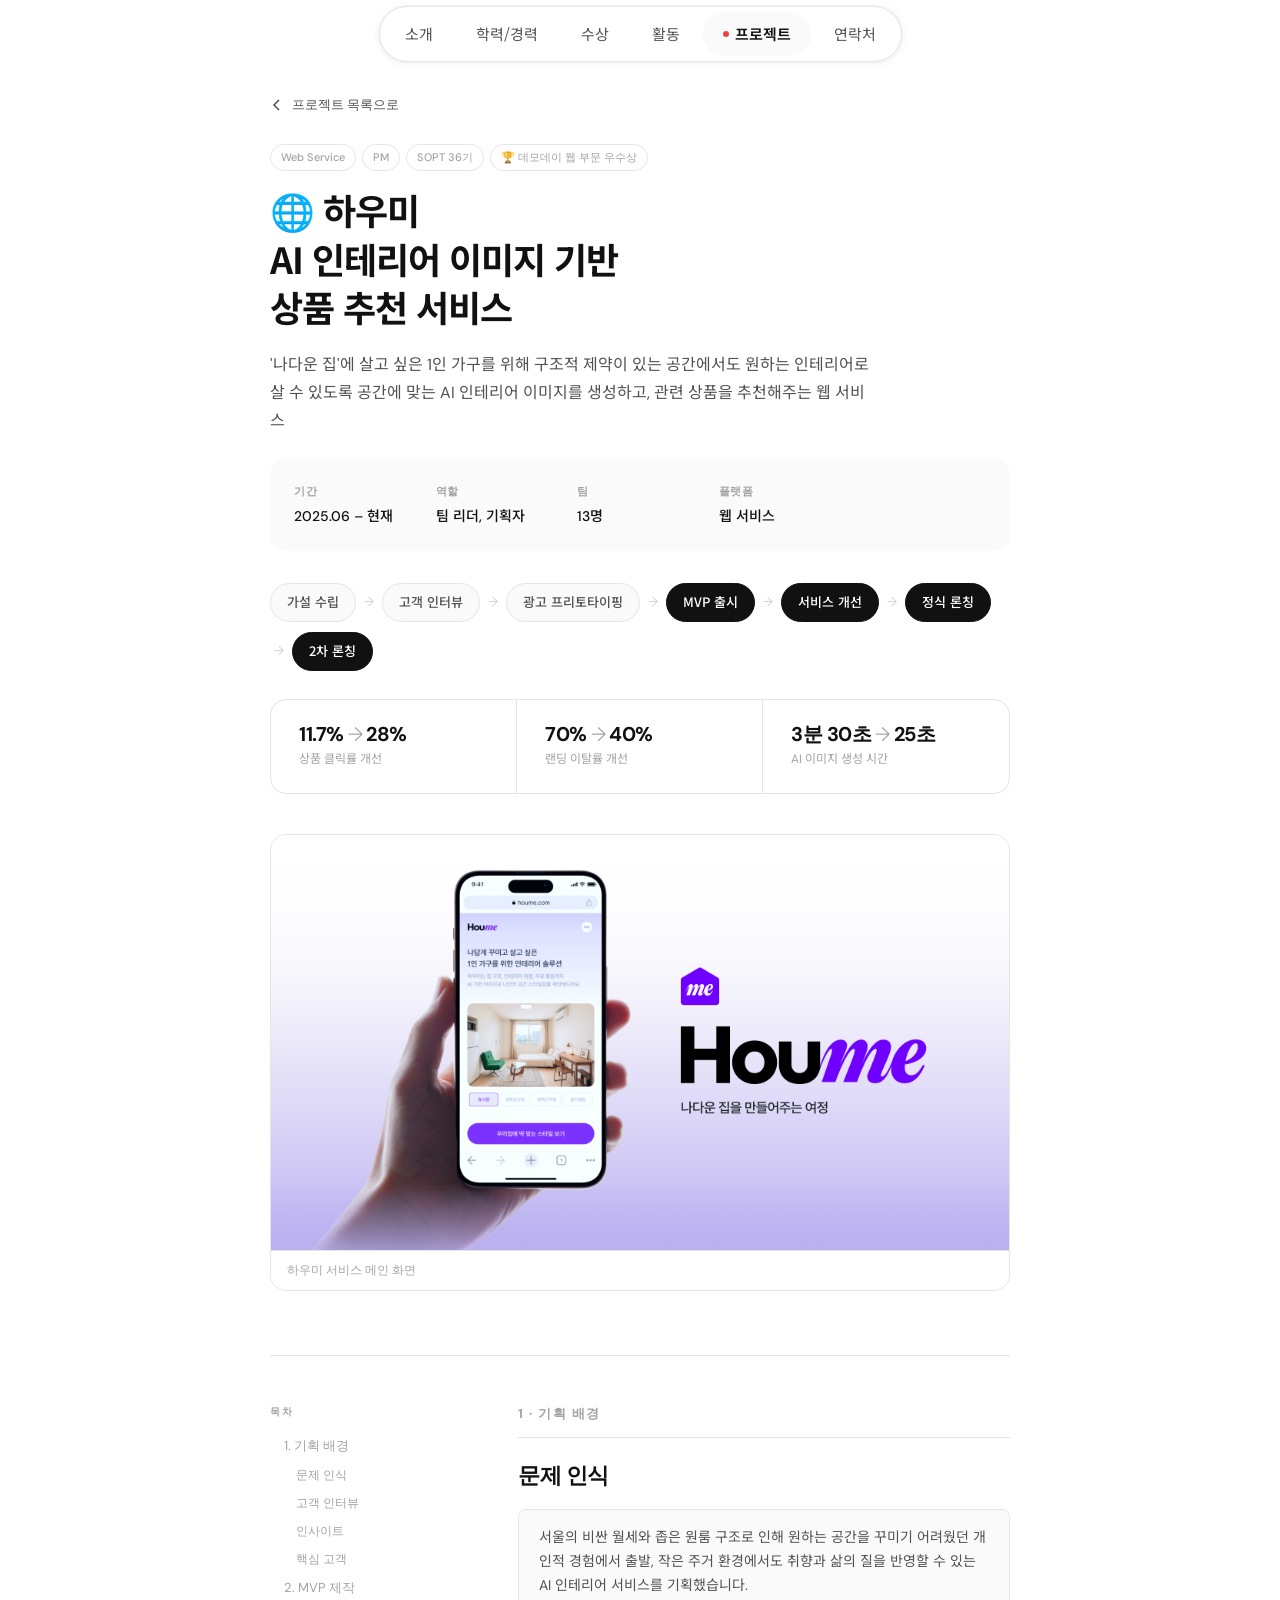
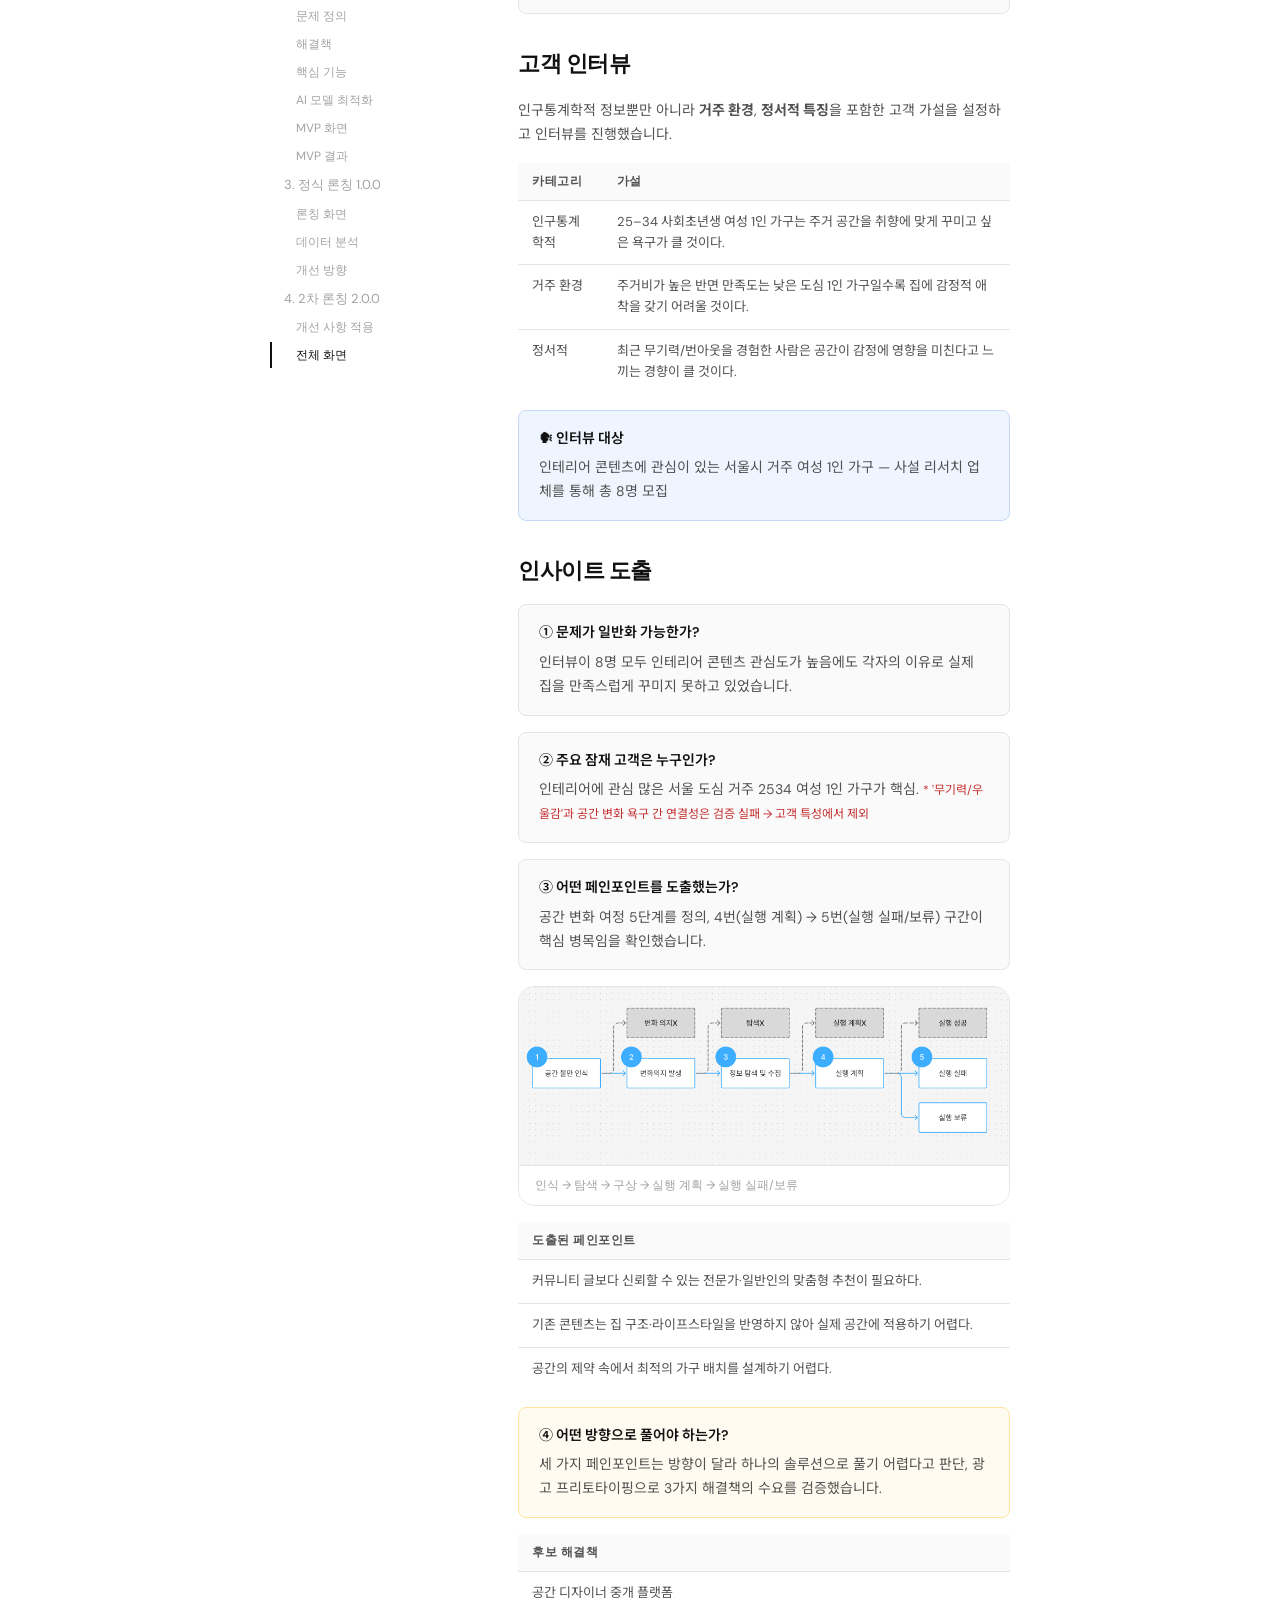
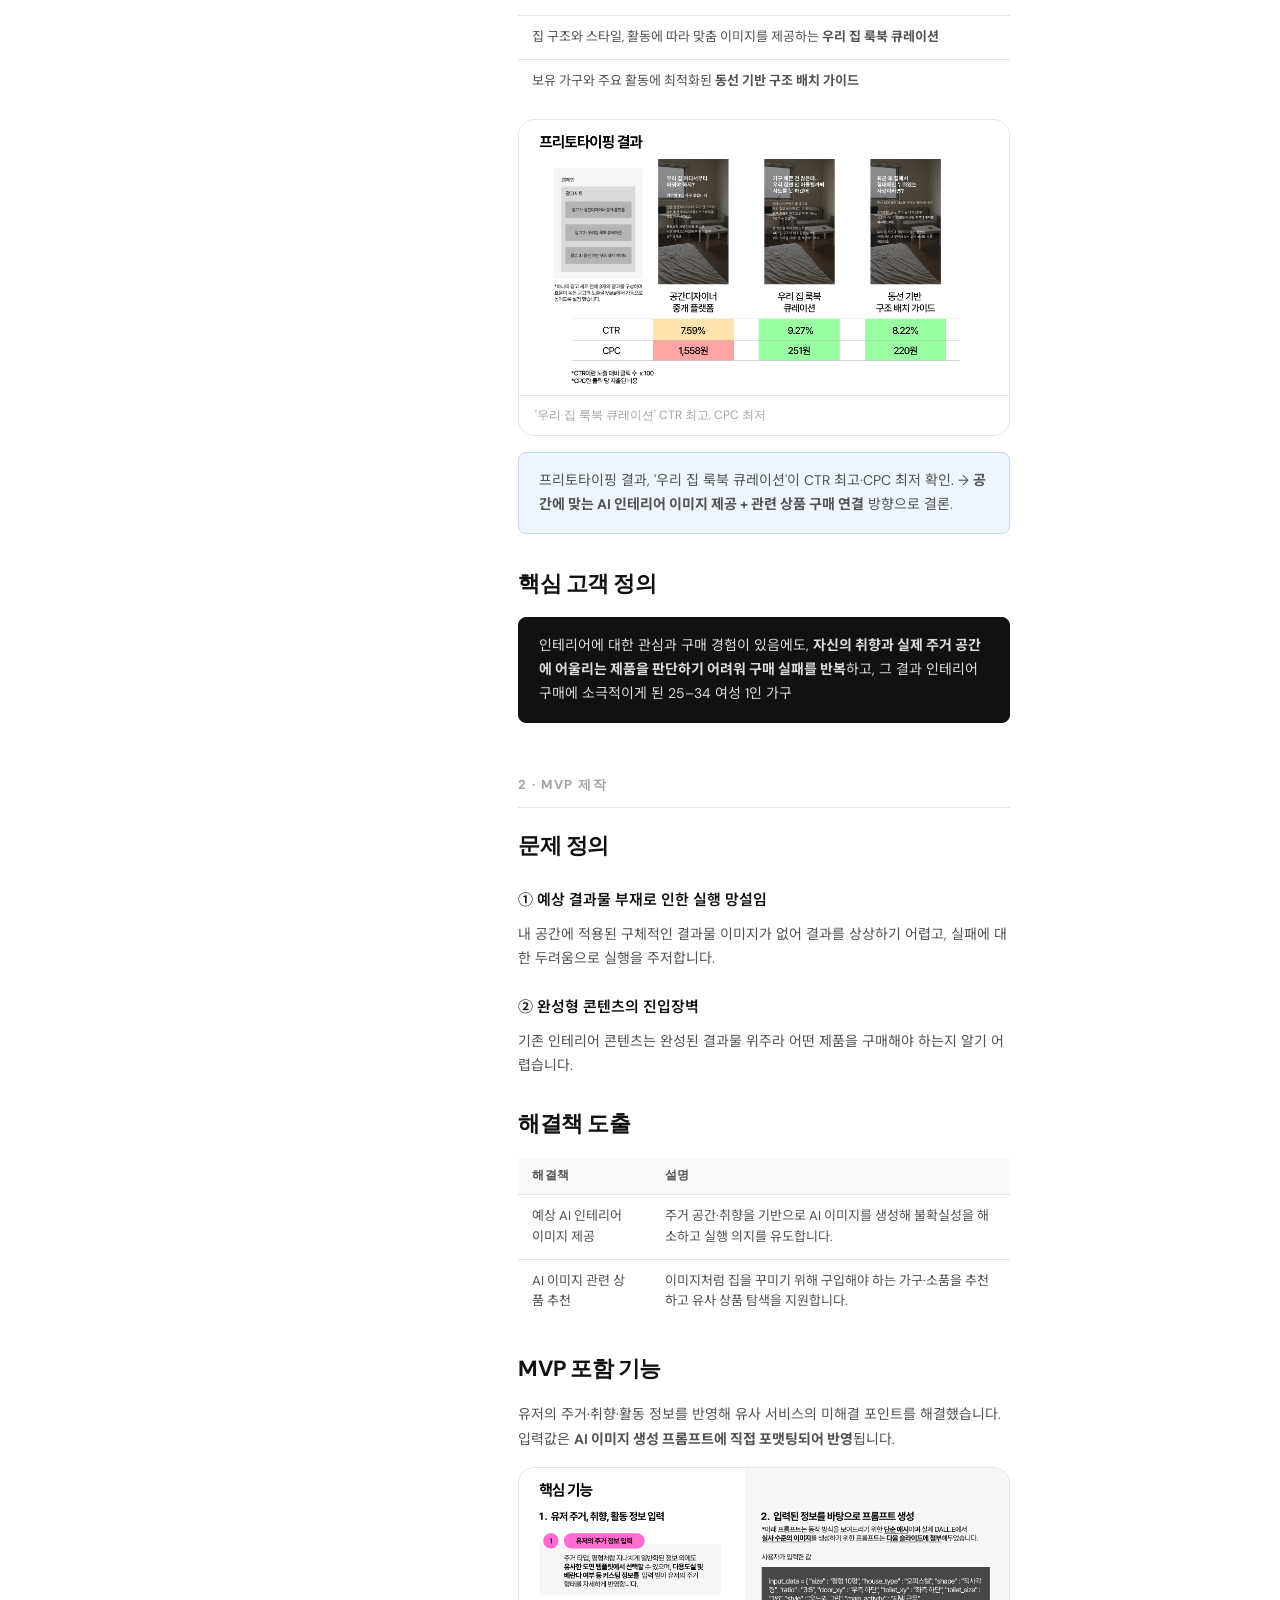
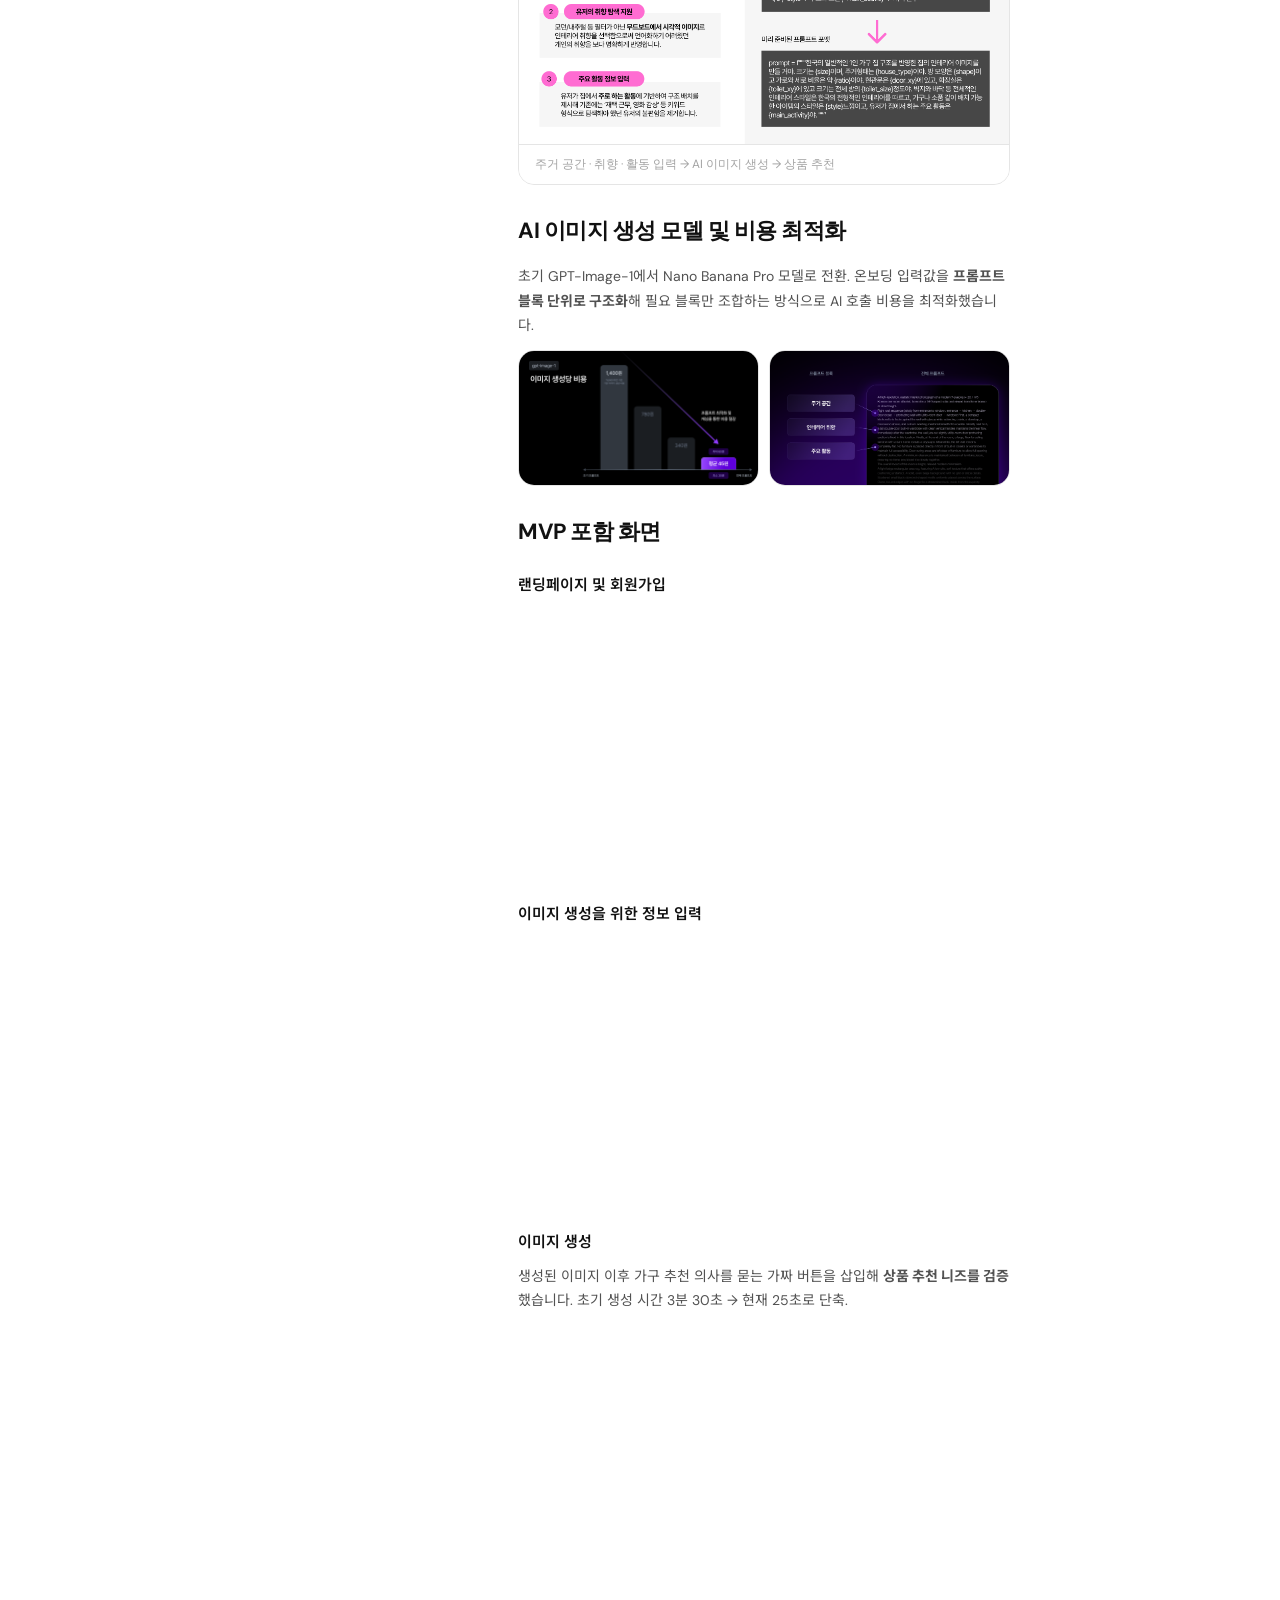
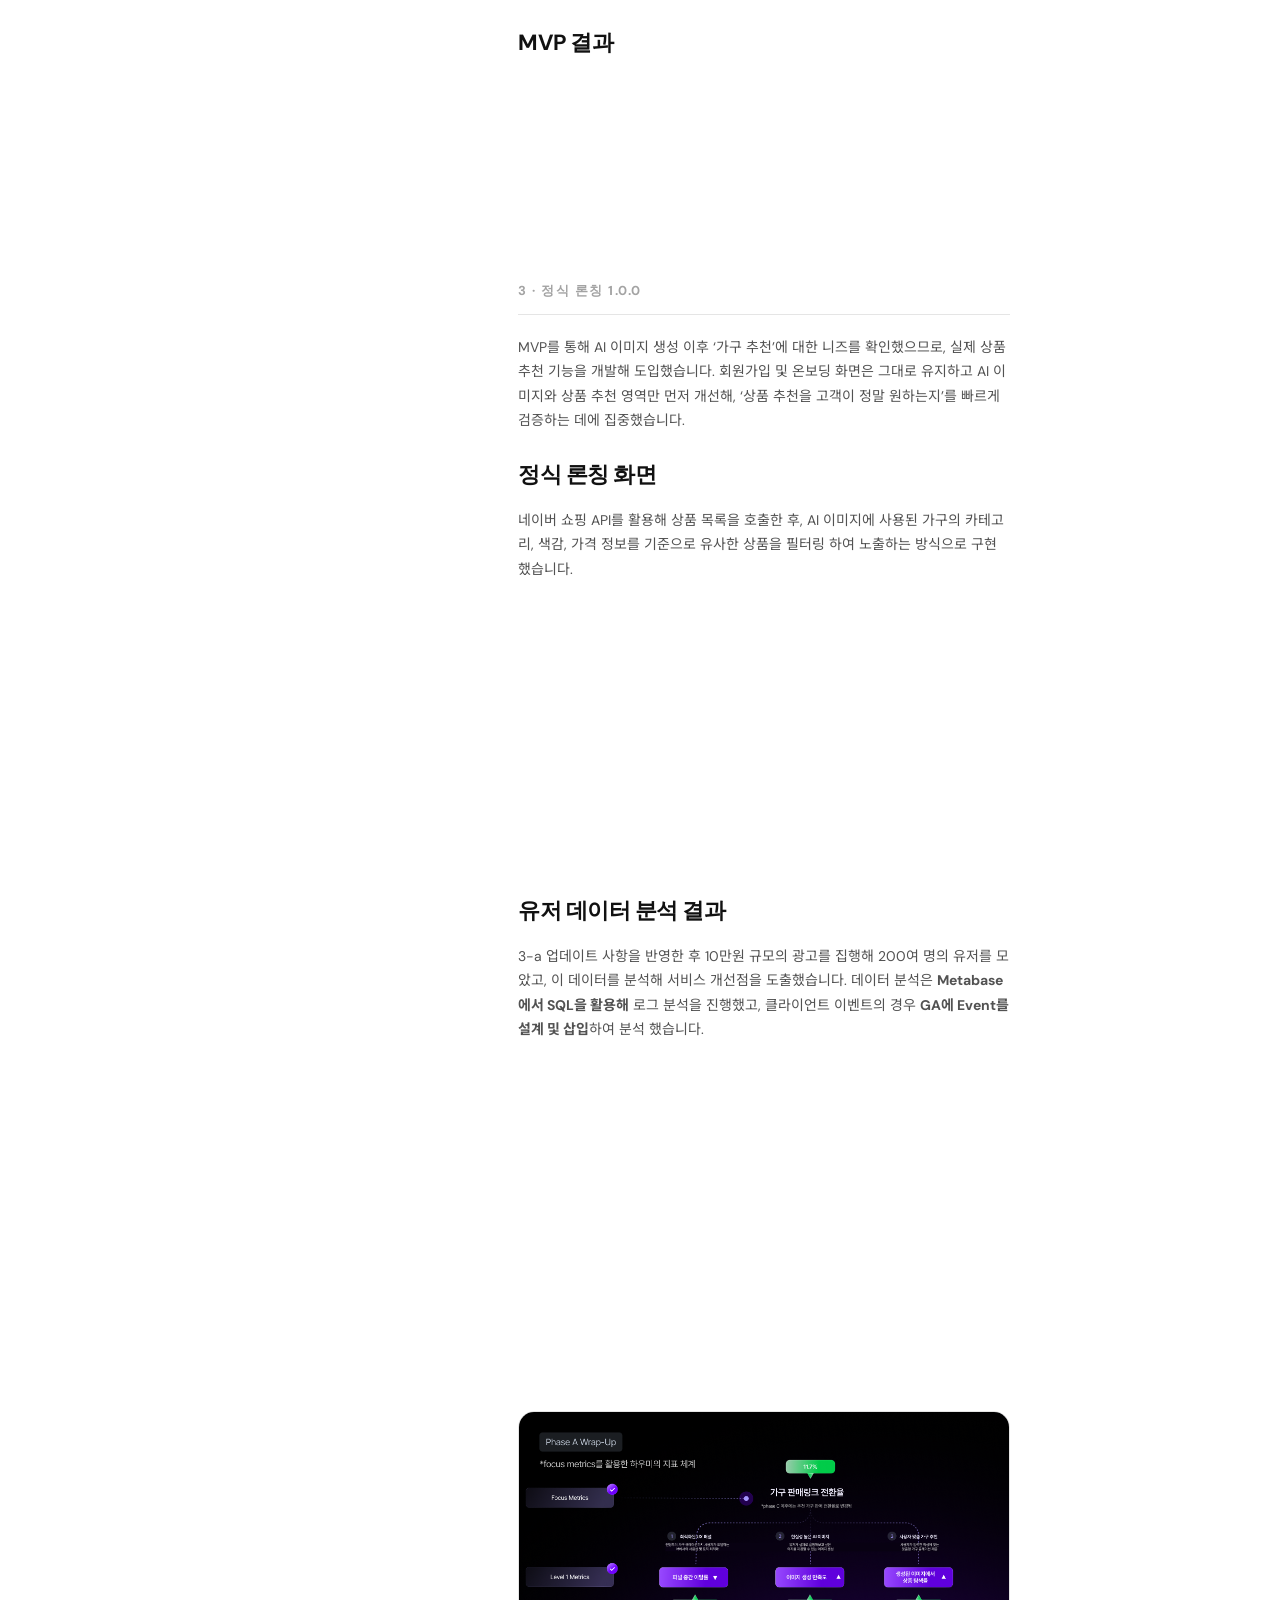
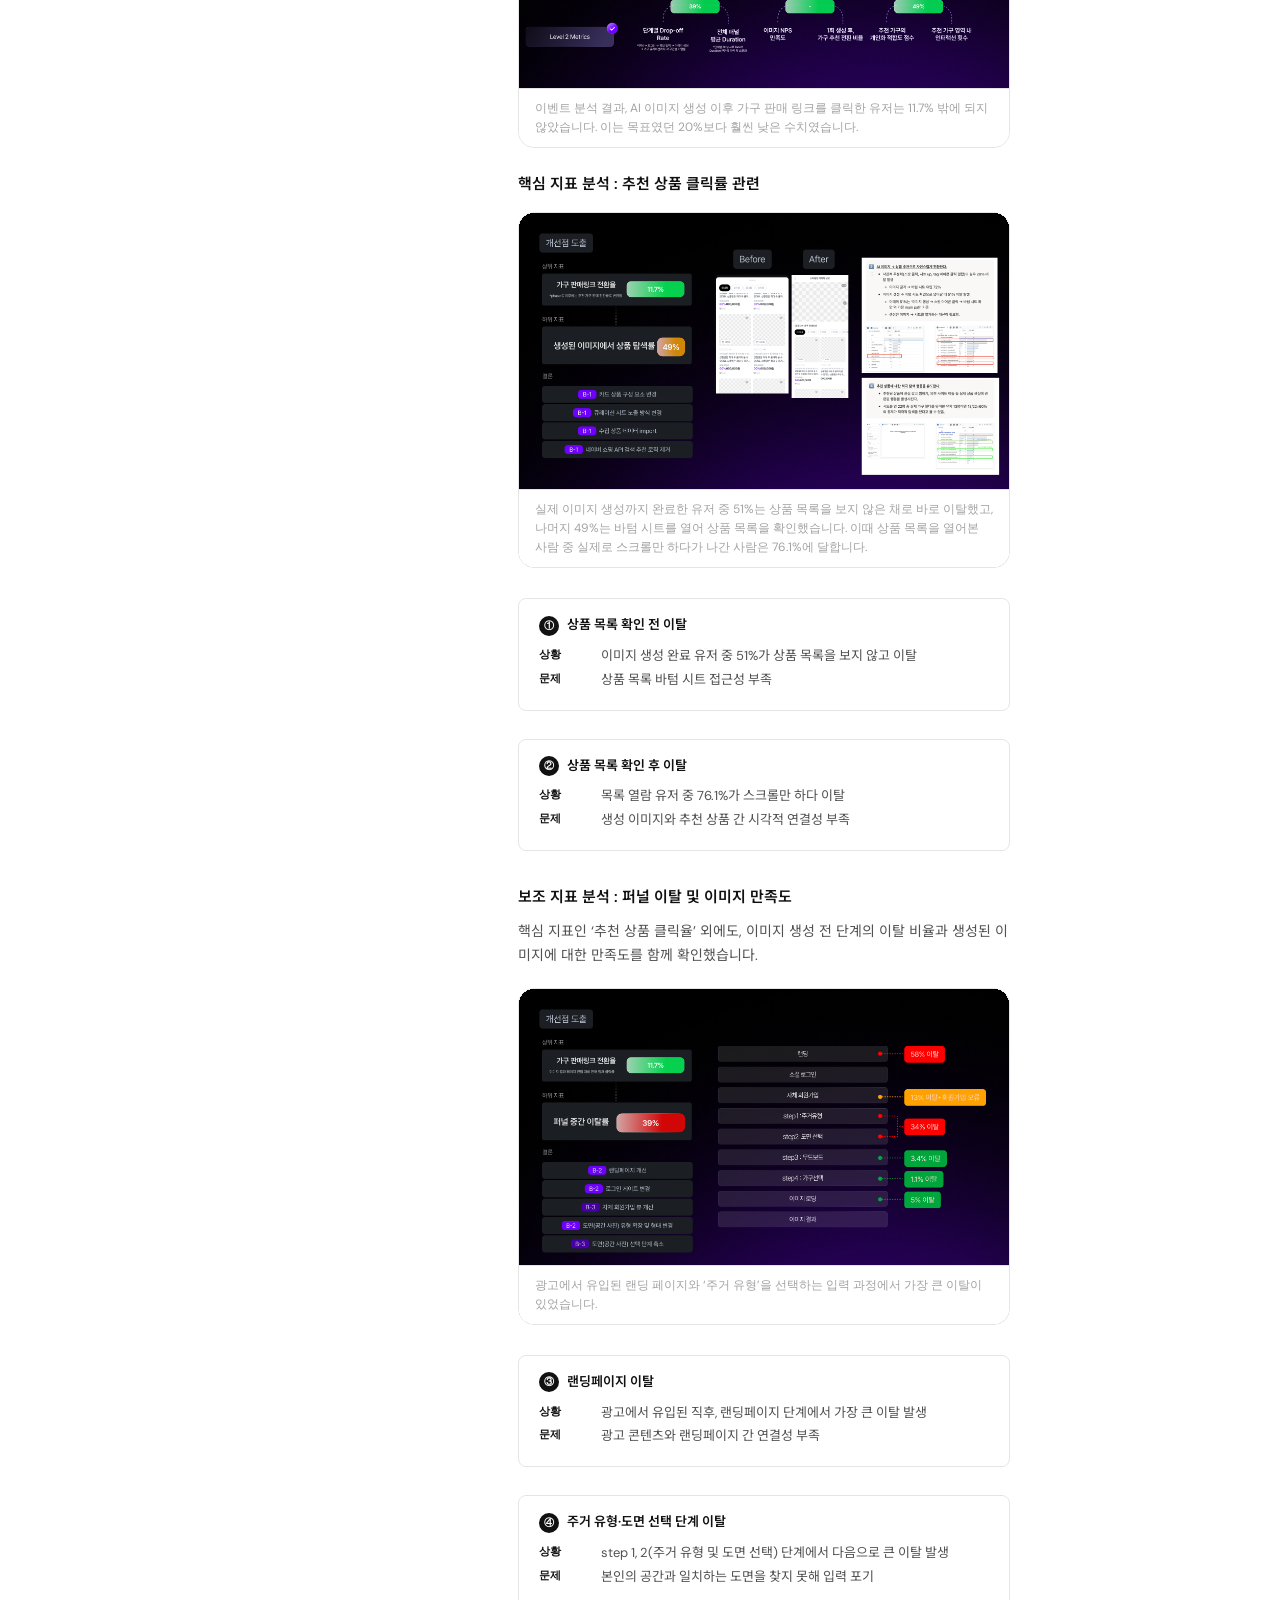
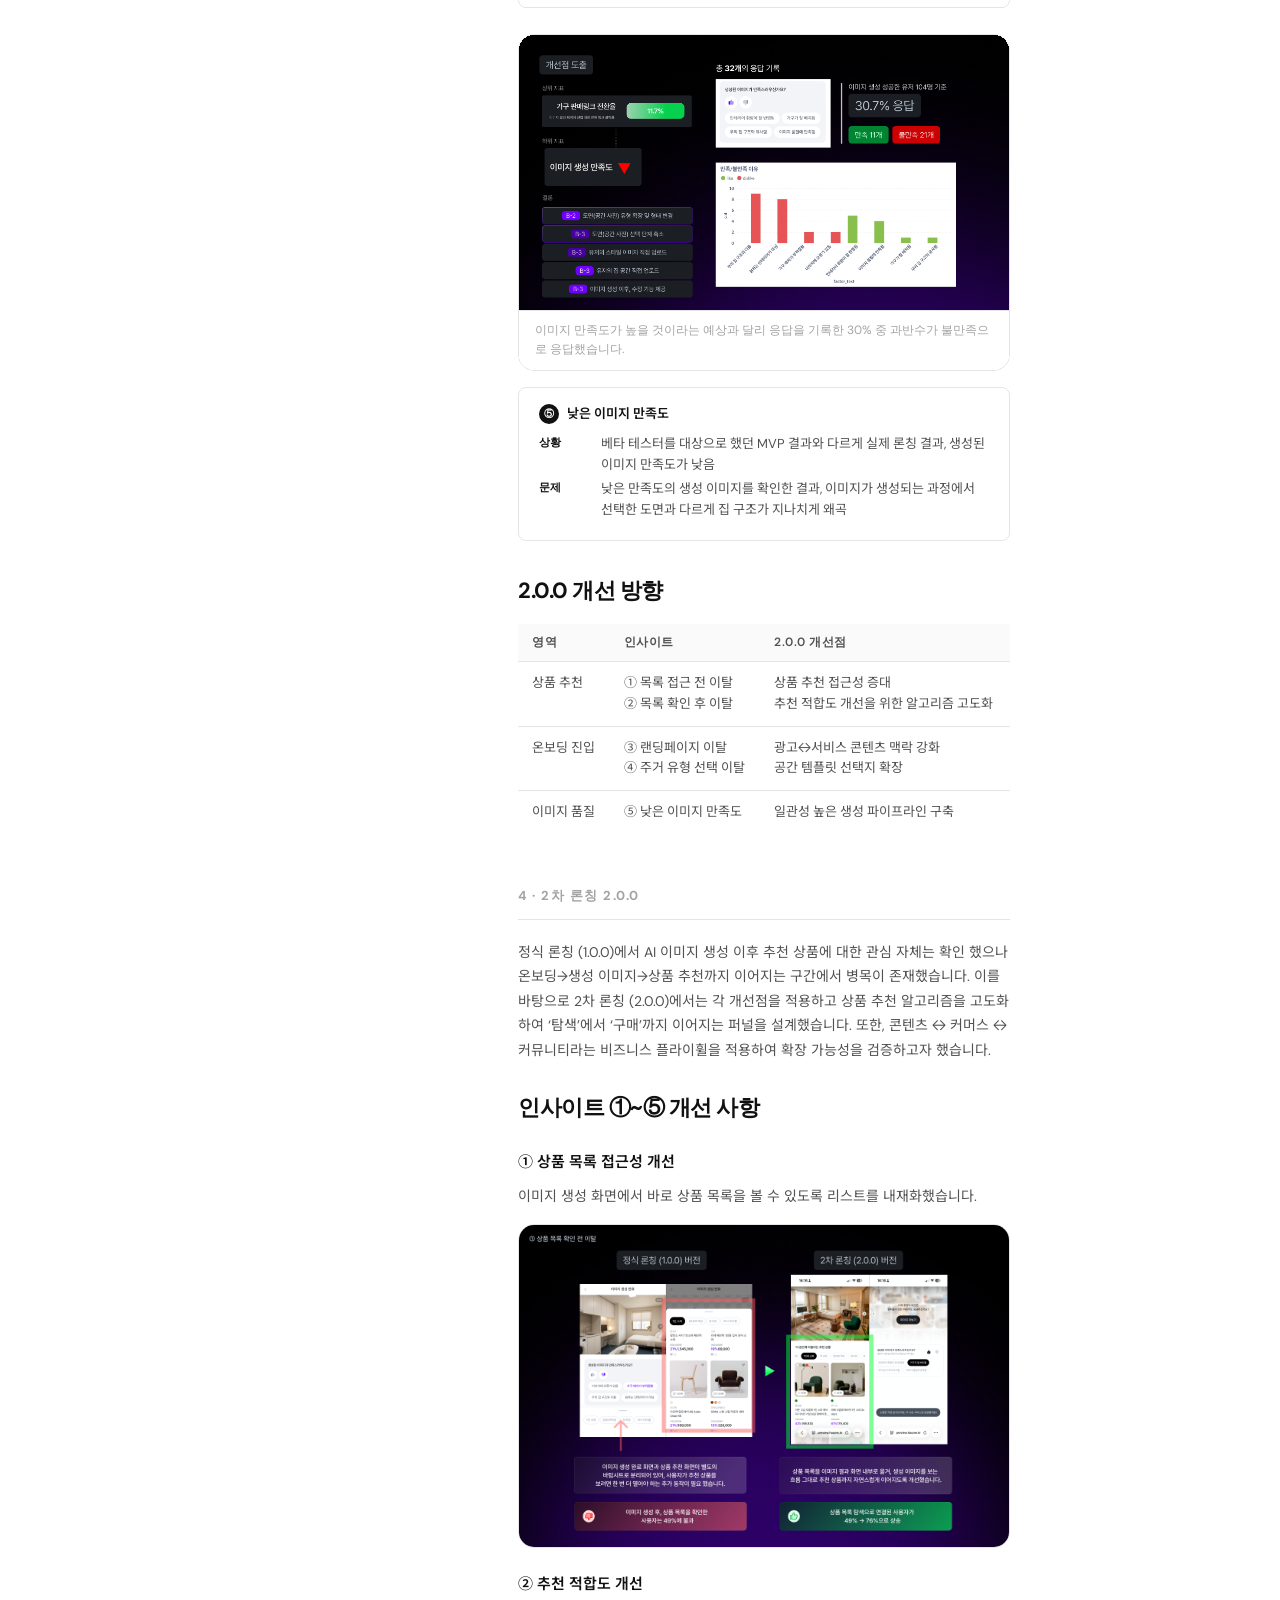
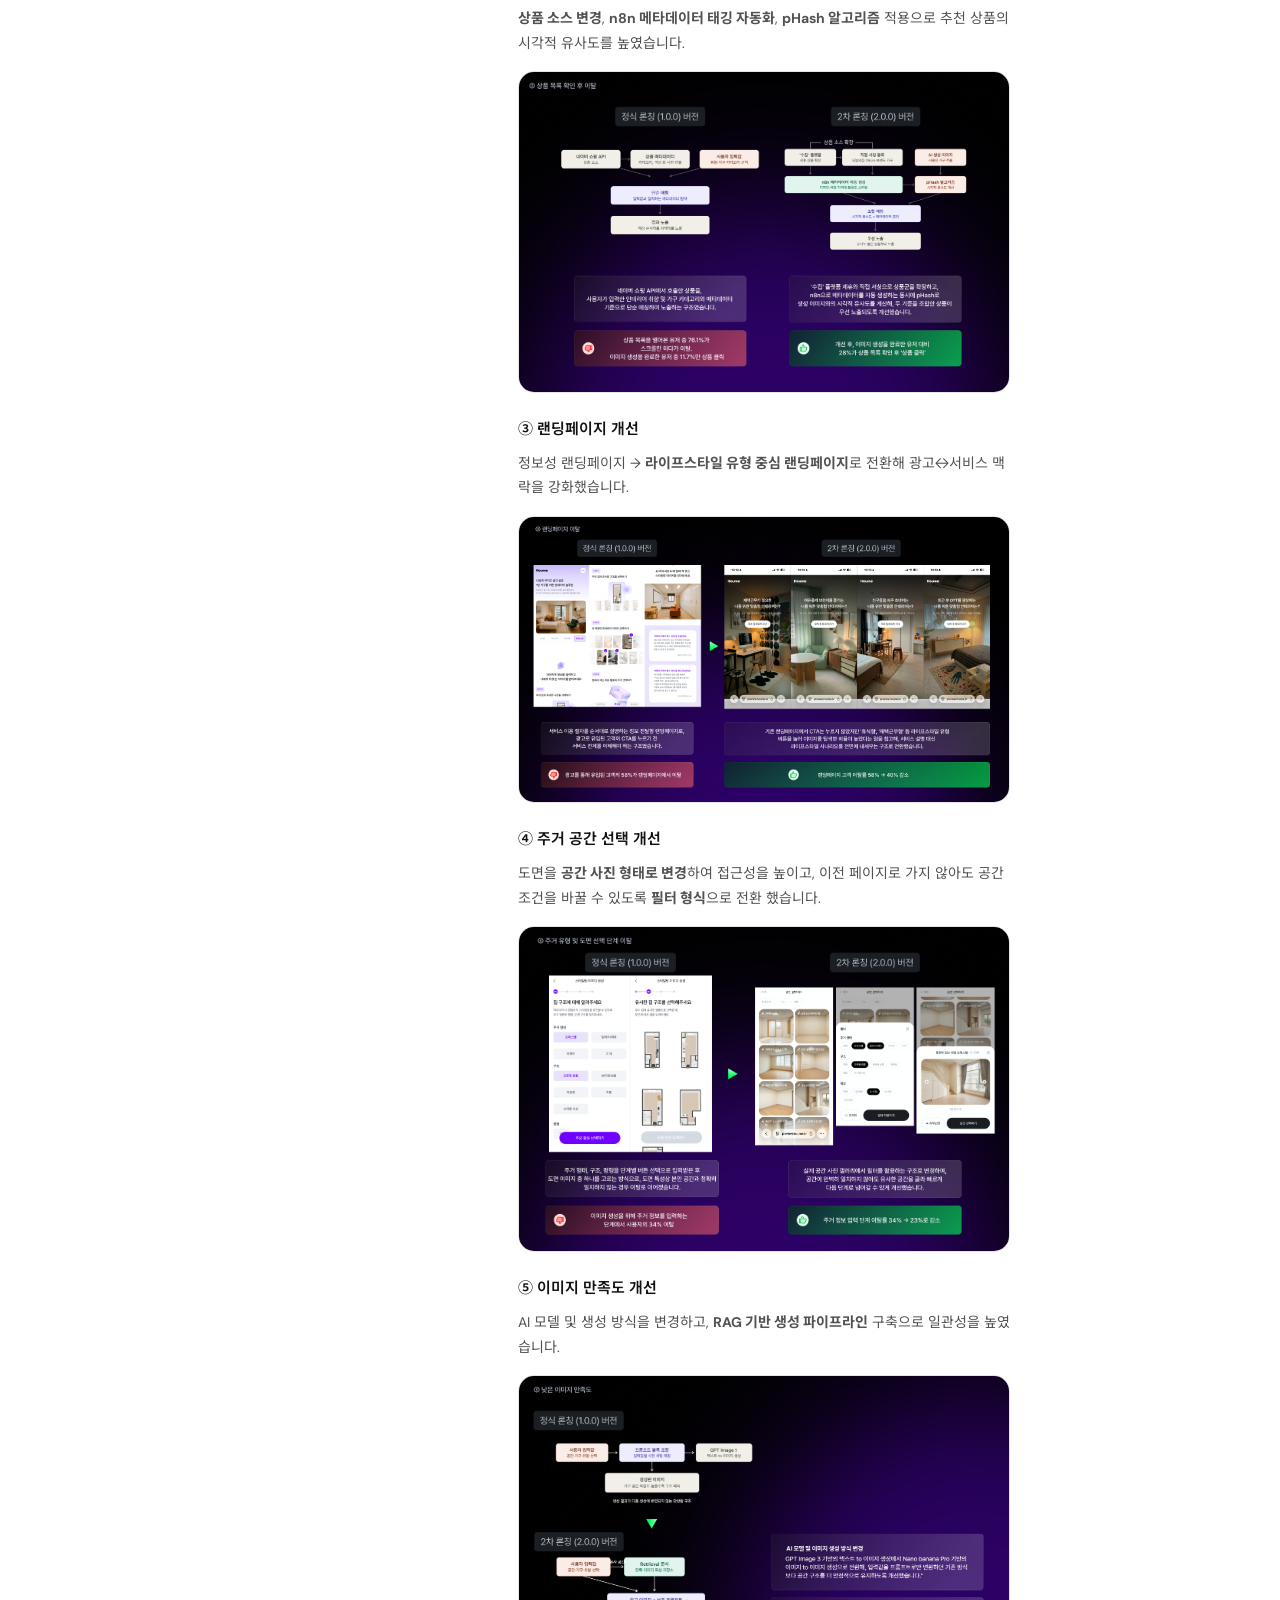
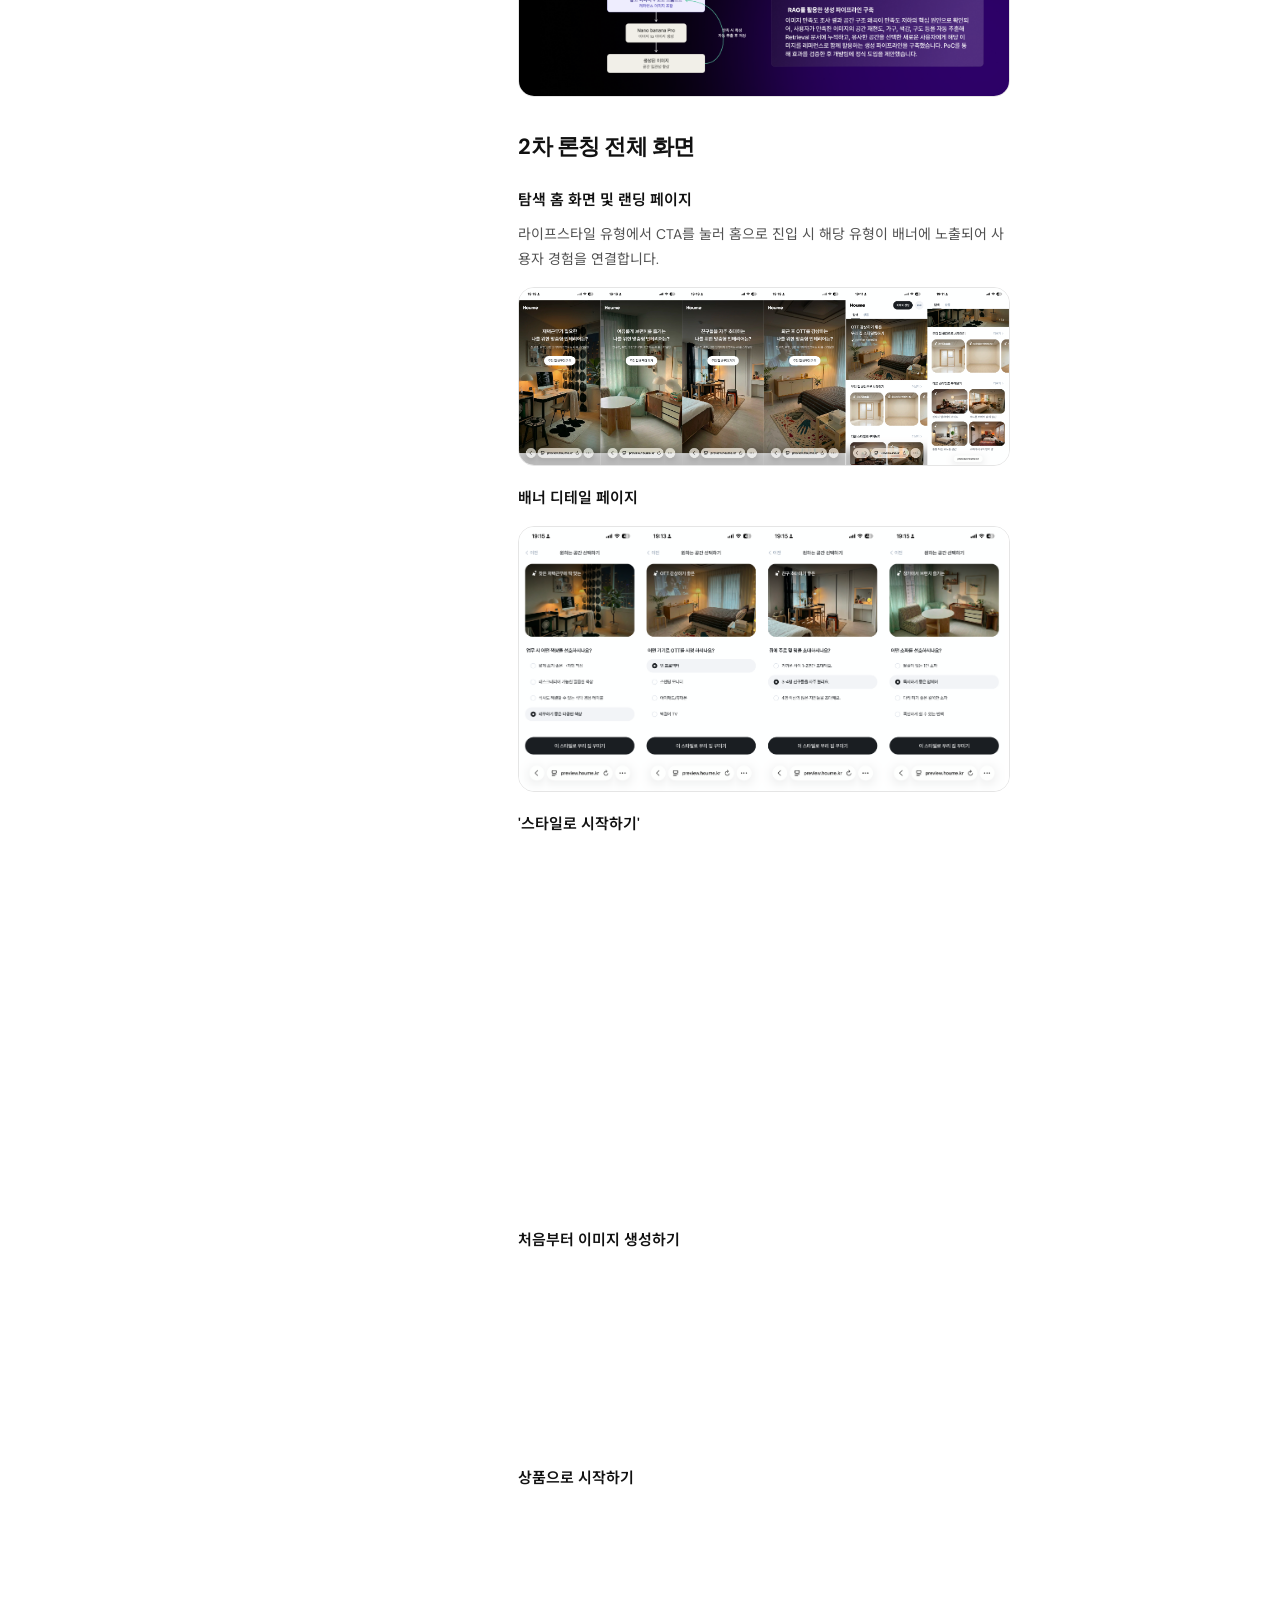
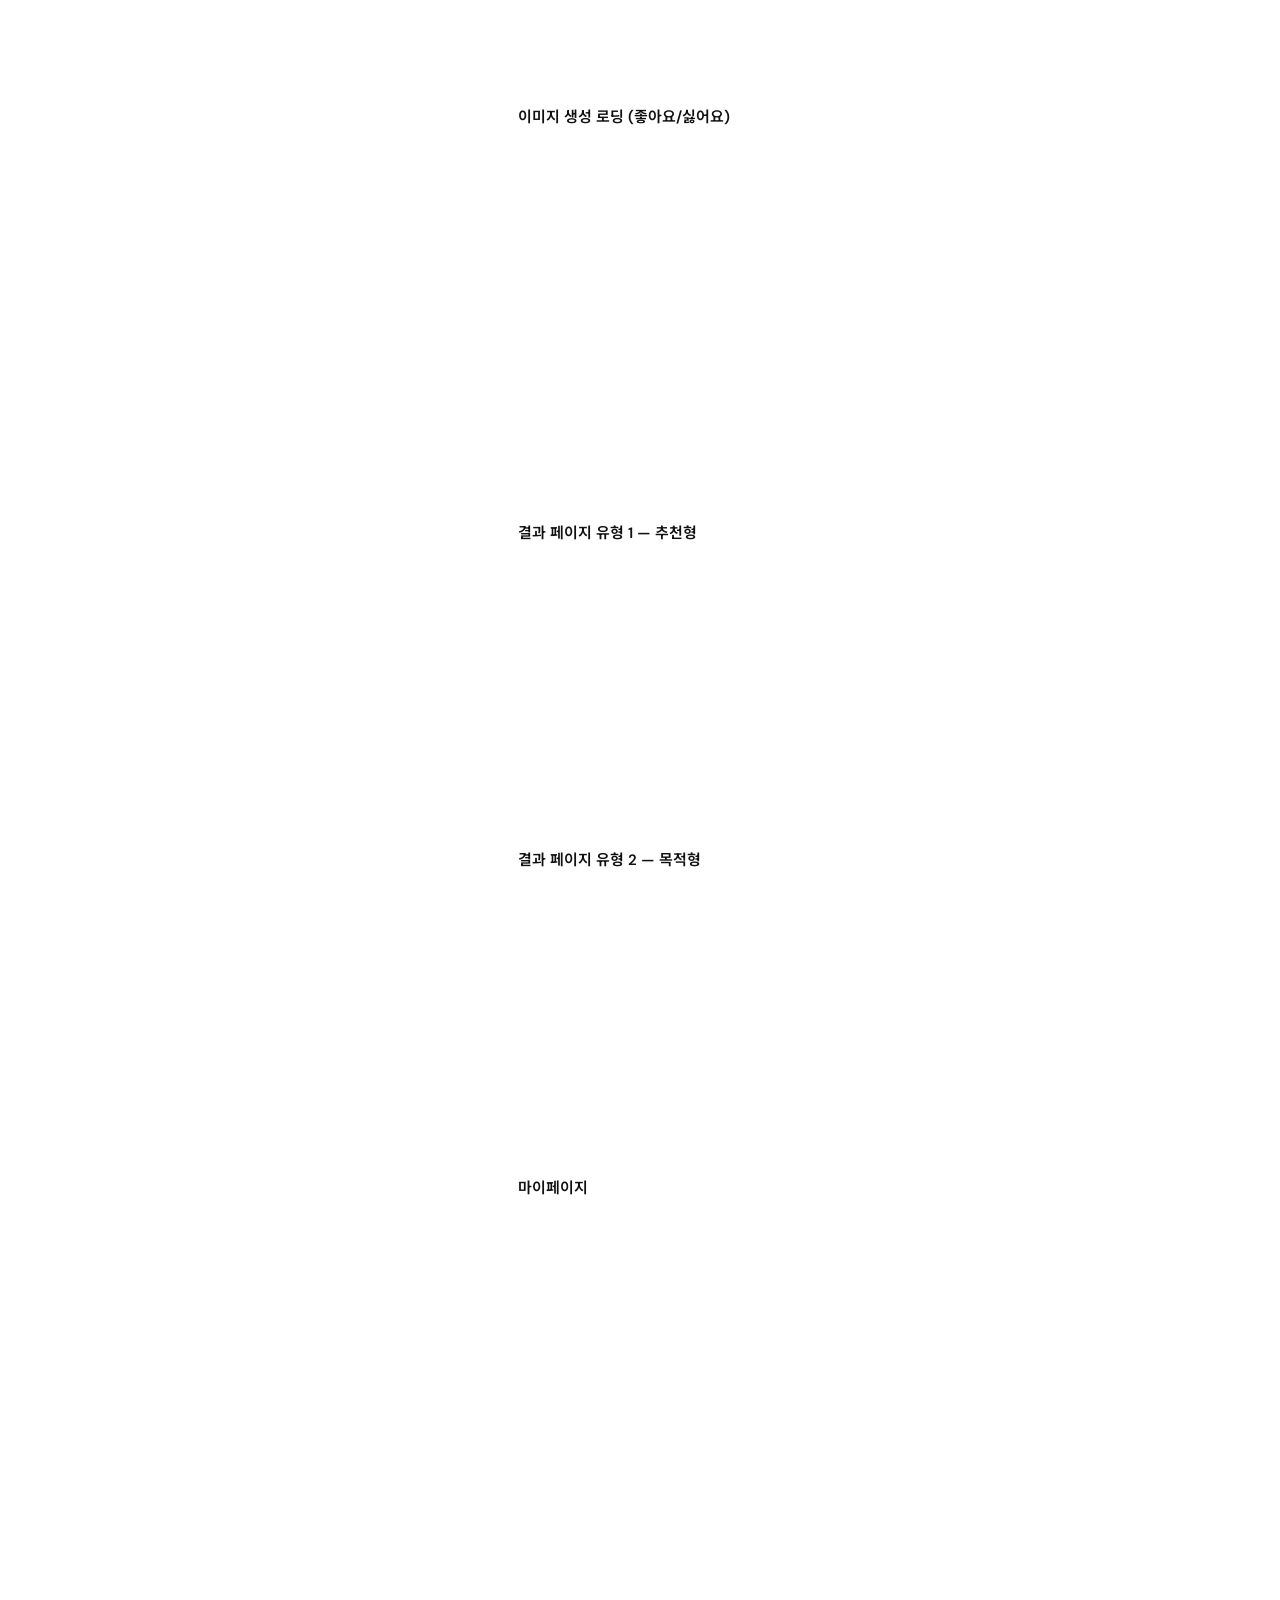
==== commit 7b48574a: "add favicon" ====
--- a/houme/index.html
+++ b/houme/index.html
@@ -7,6 +7,7 @@
 <link rel="preconnect" href="https://fonts.googleapis.com">
 <link href="https://fonts.googleapis.com/css2?family=DM+Sans:ital,opsz,wght@0,9..40,300;0,9..40,400;0,9..40,500;0,9..40,600;0,9..40,700;1,9..40,400&family=Noto+Sans+KR:wght@300;400;500;700&display=swap" rel="stylesheet">
 <link rel="stylesheet" href="../style.css">
+<link rel="icon" href="../images/profile.PNG">
 </head>
 <body>
 
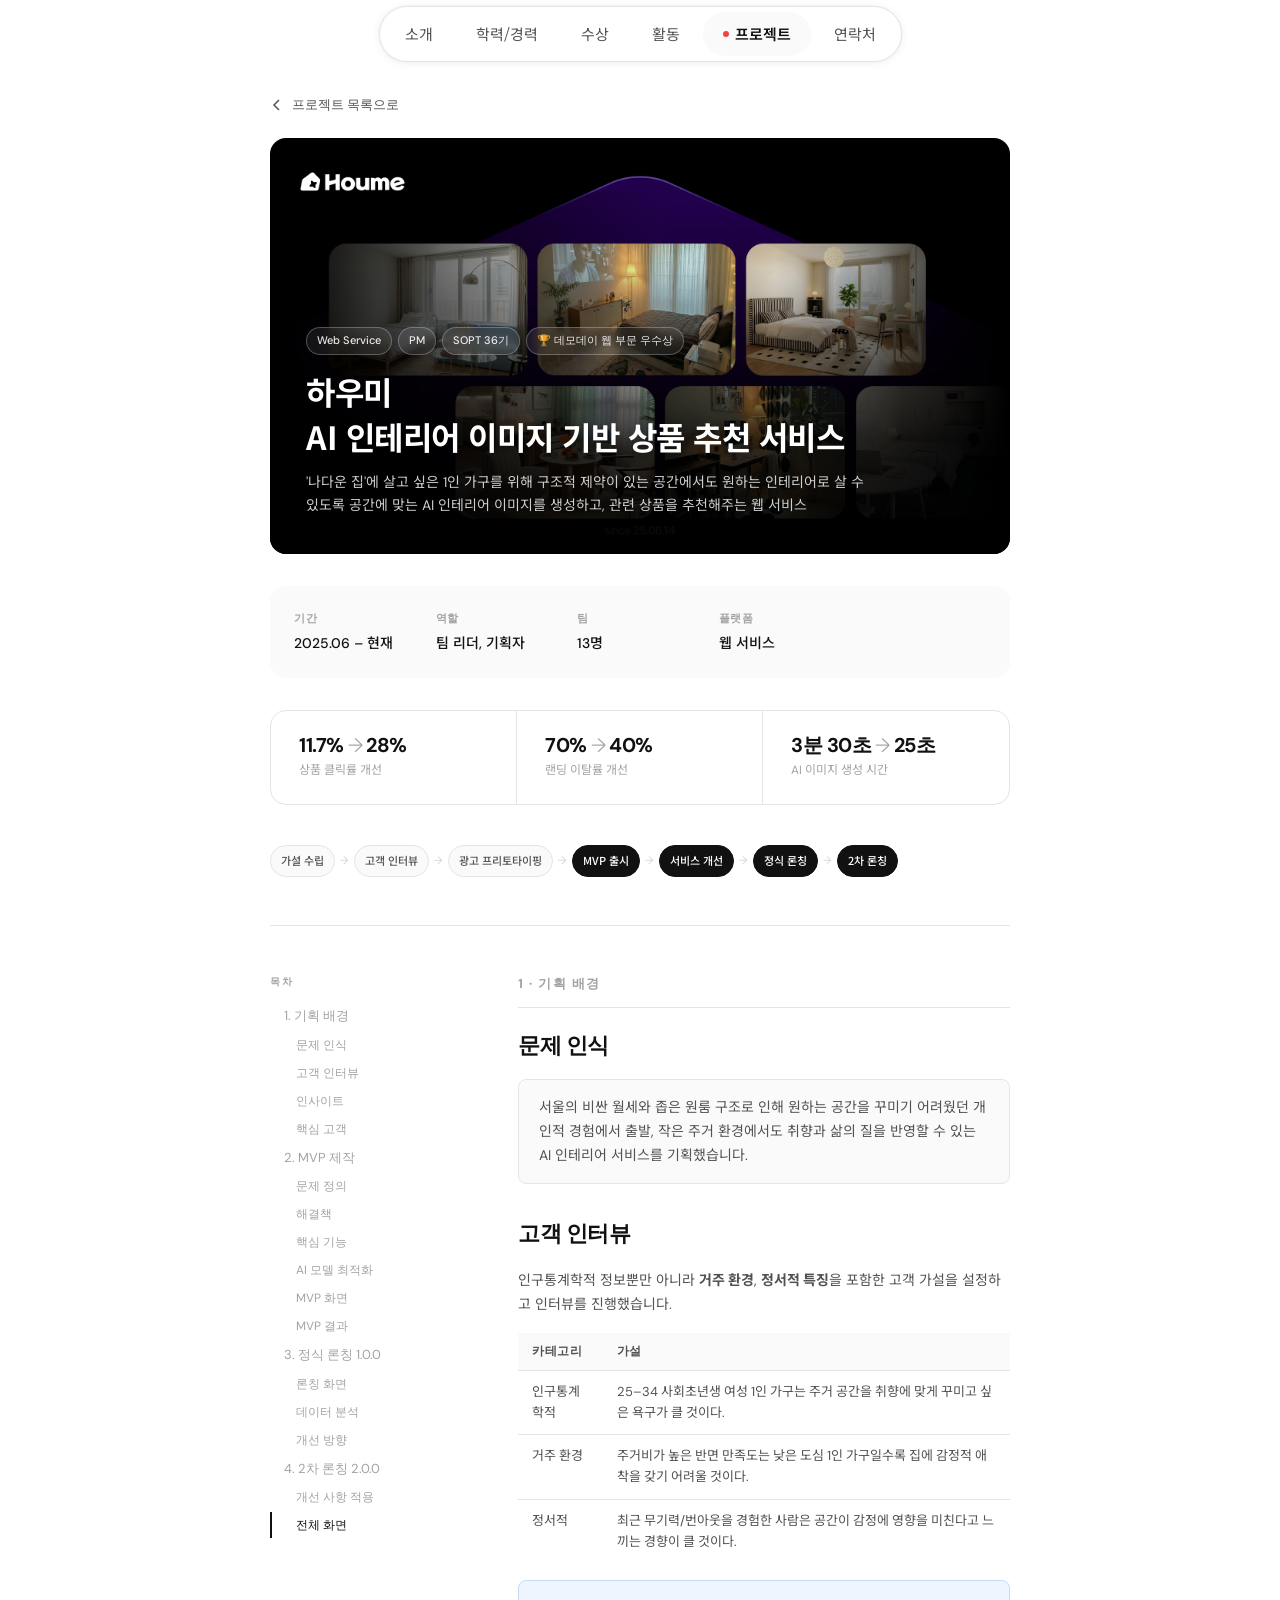
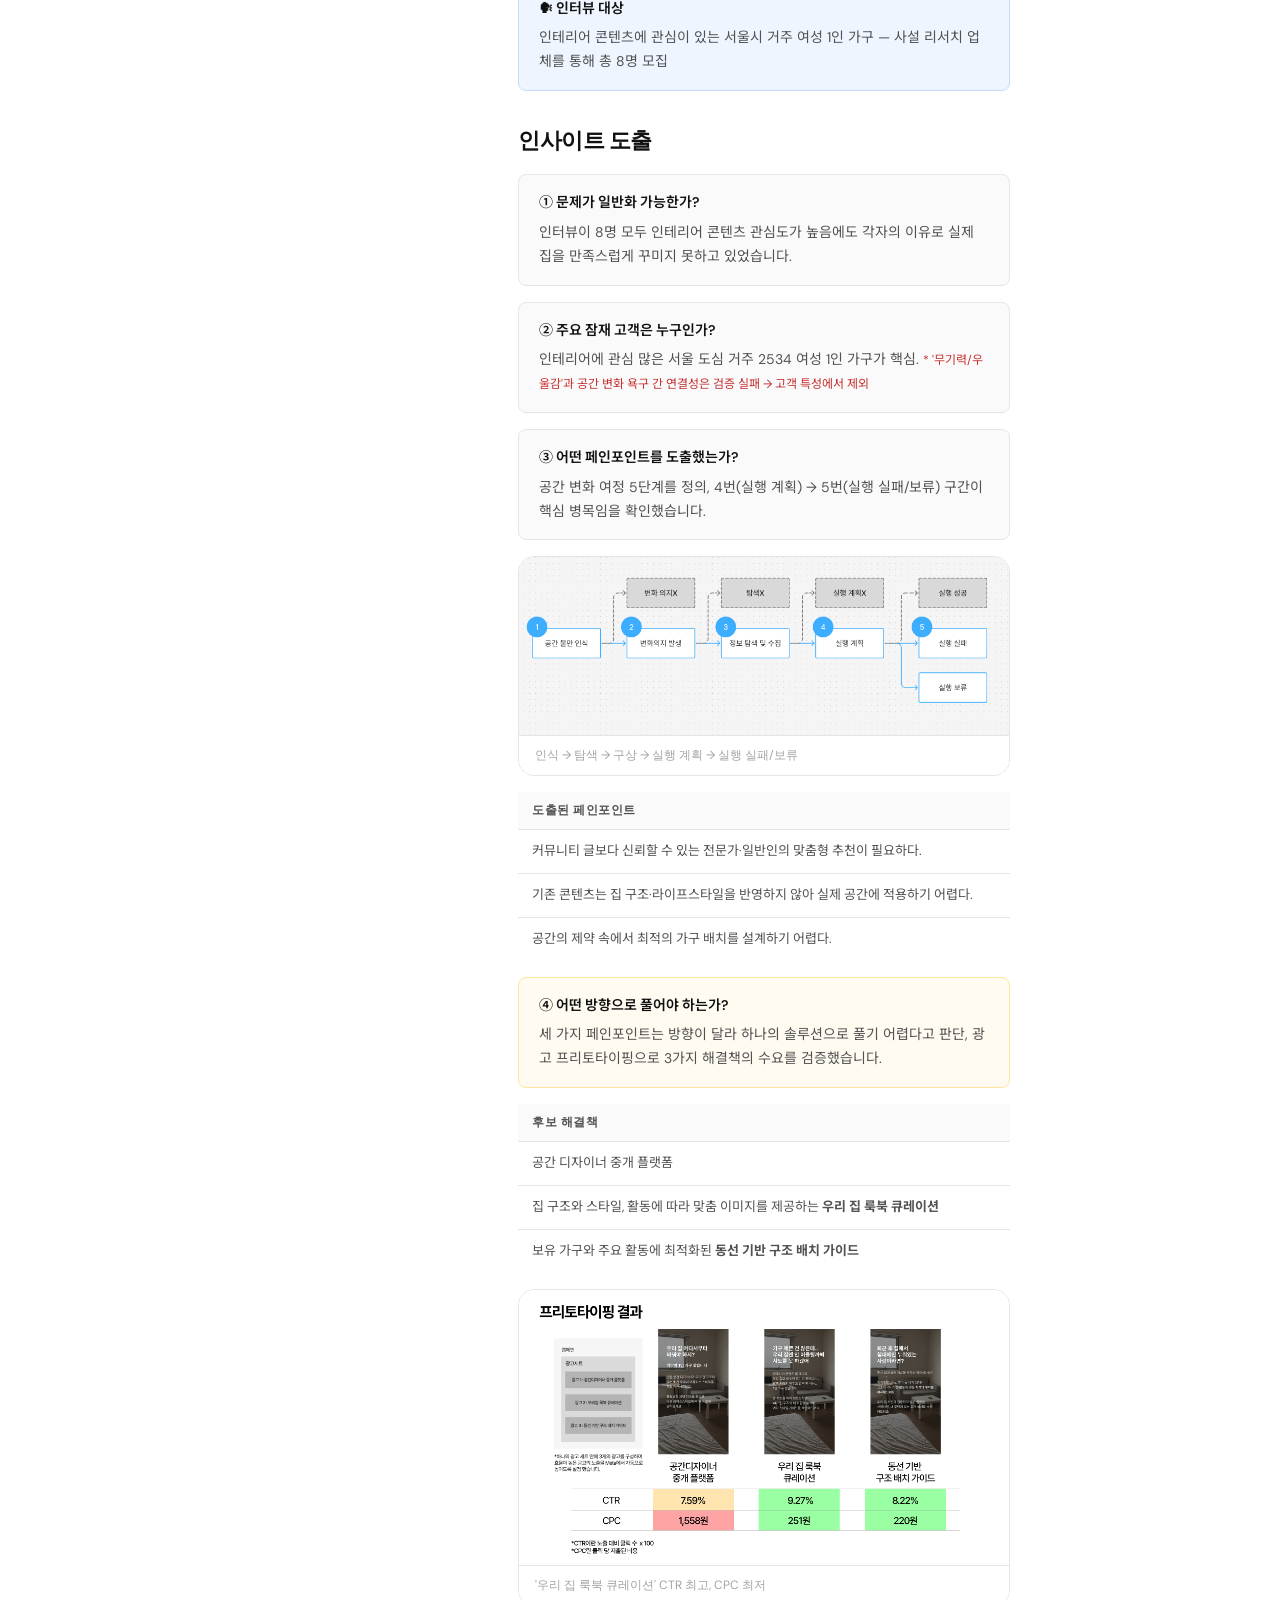
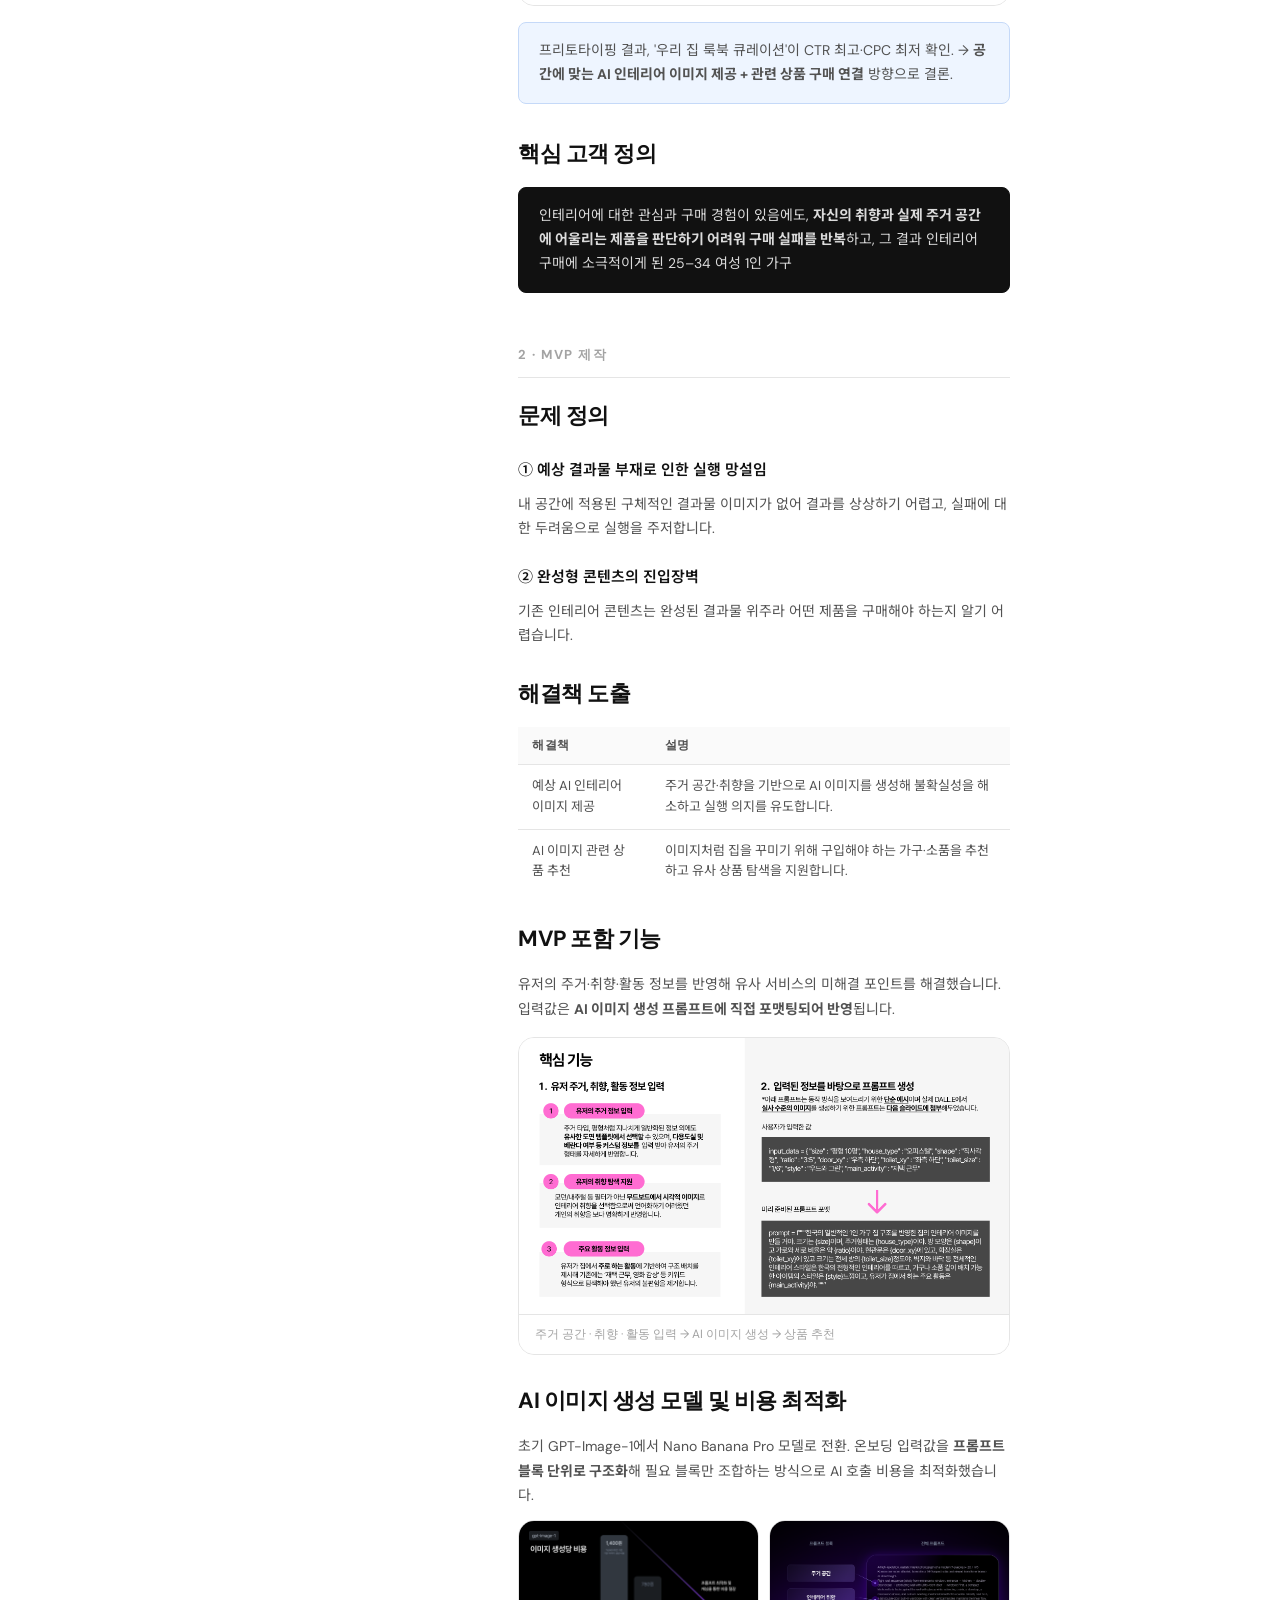
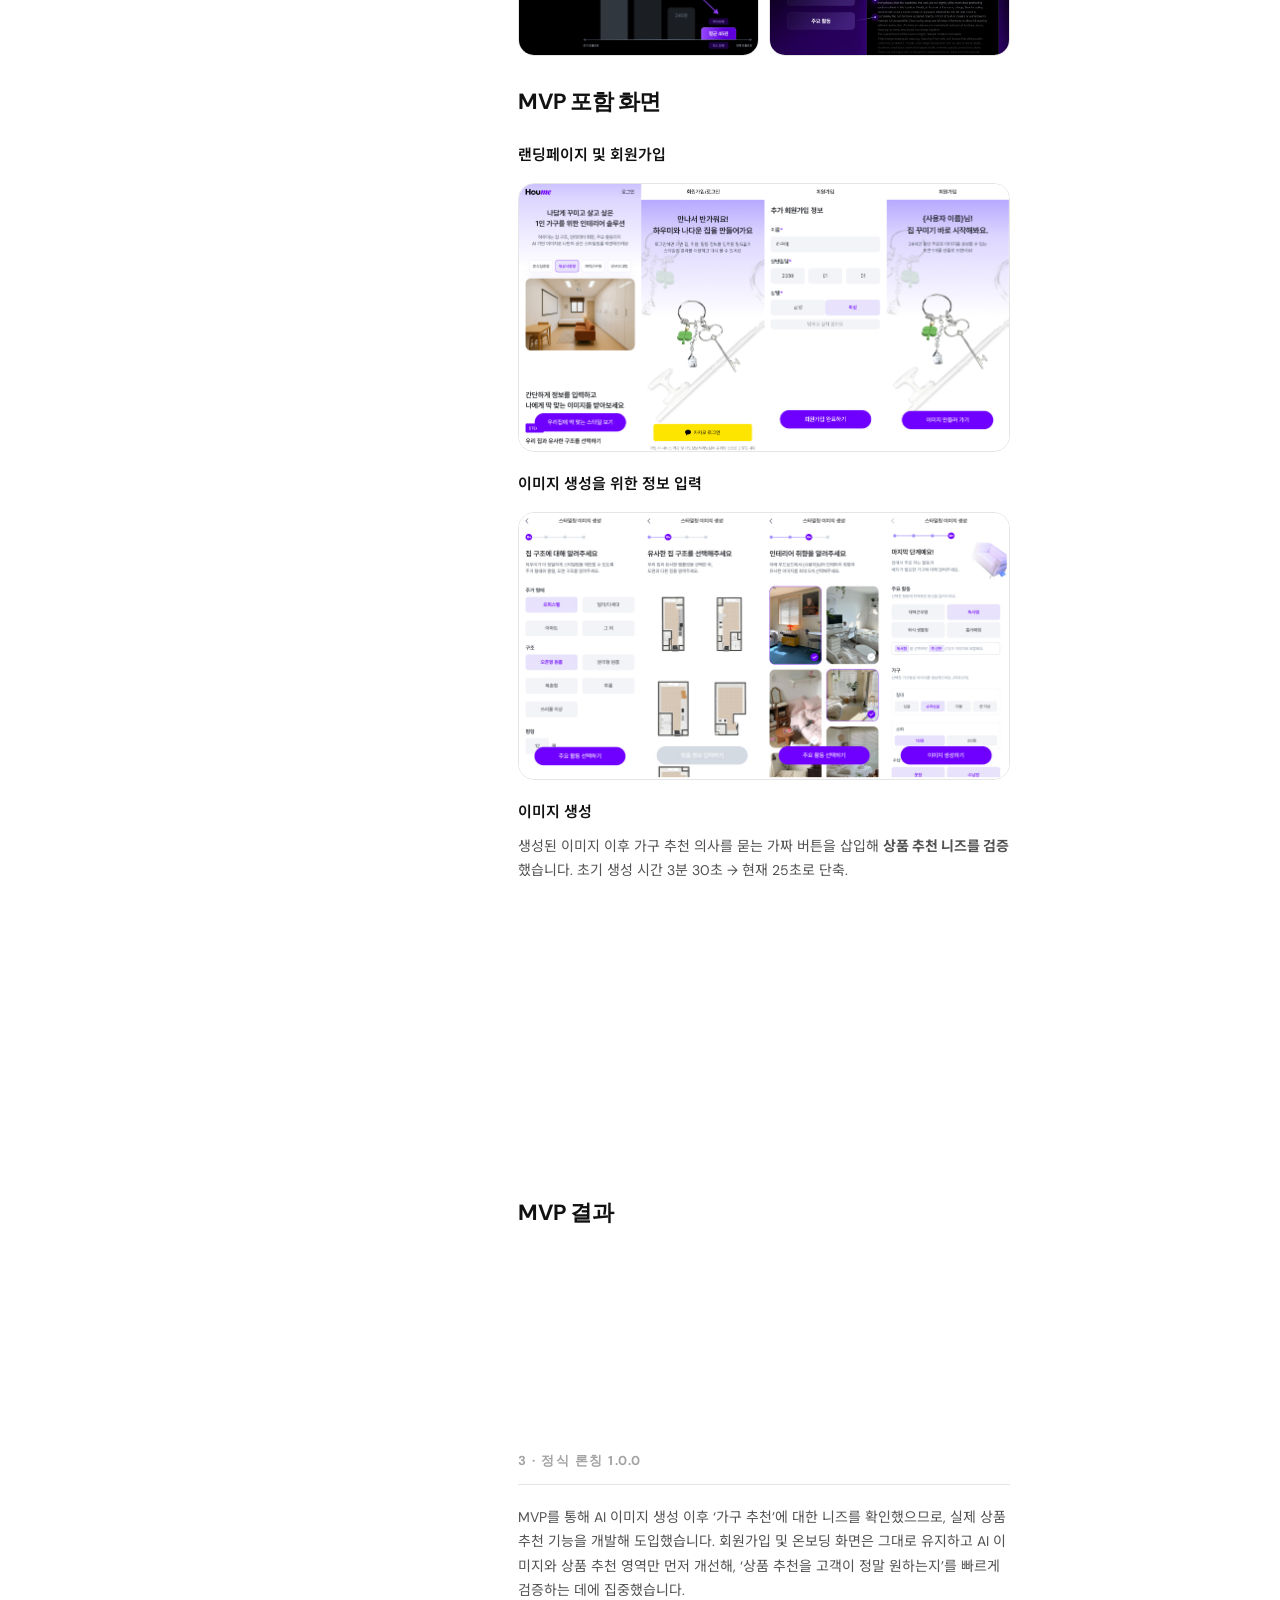
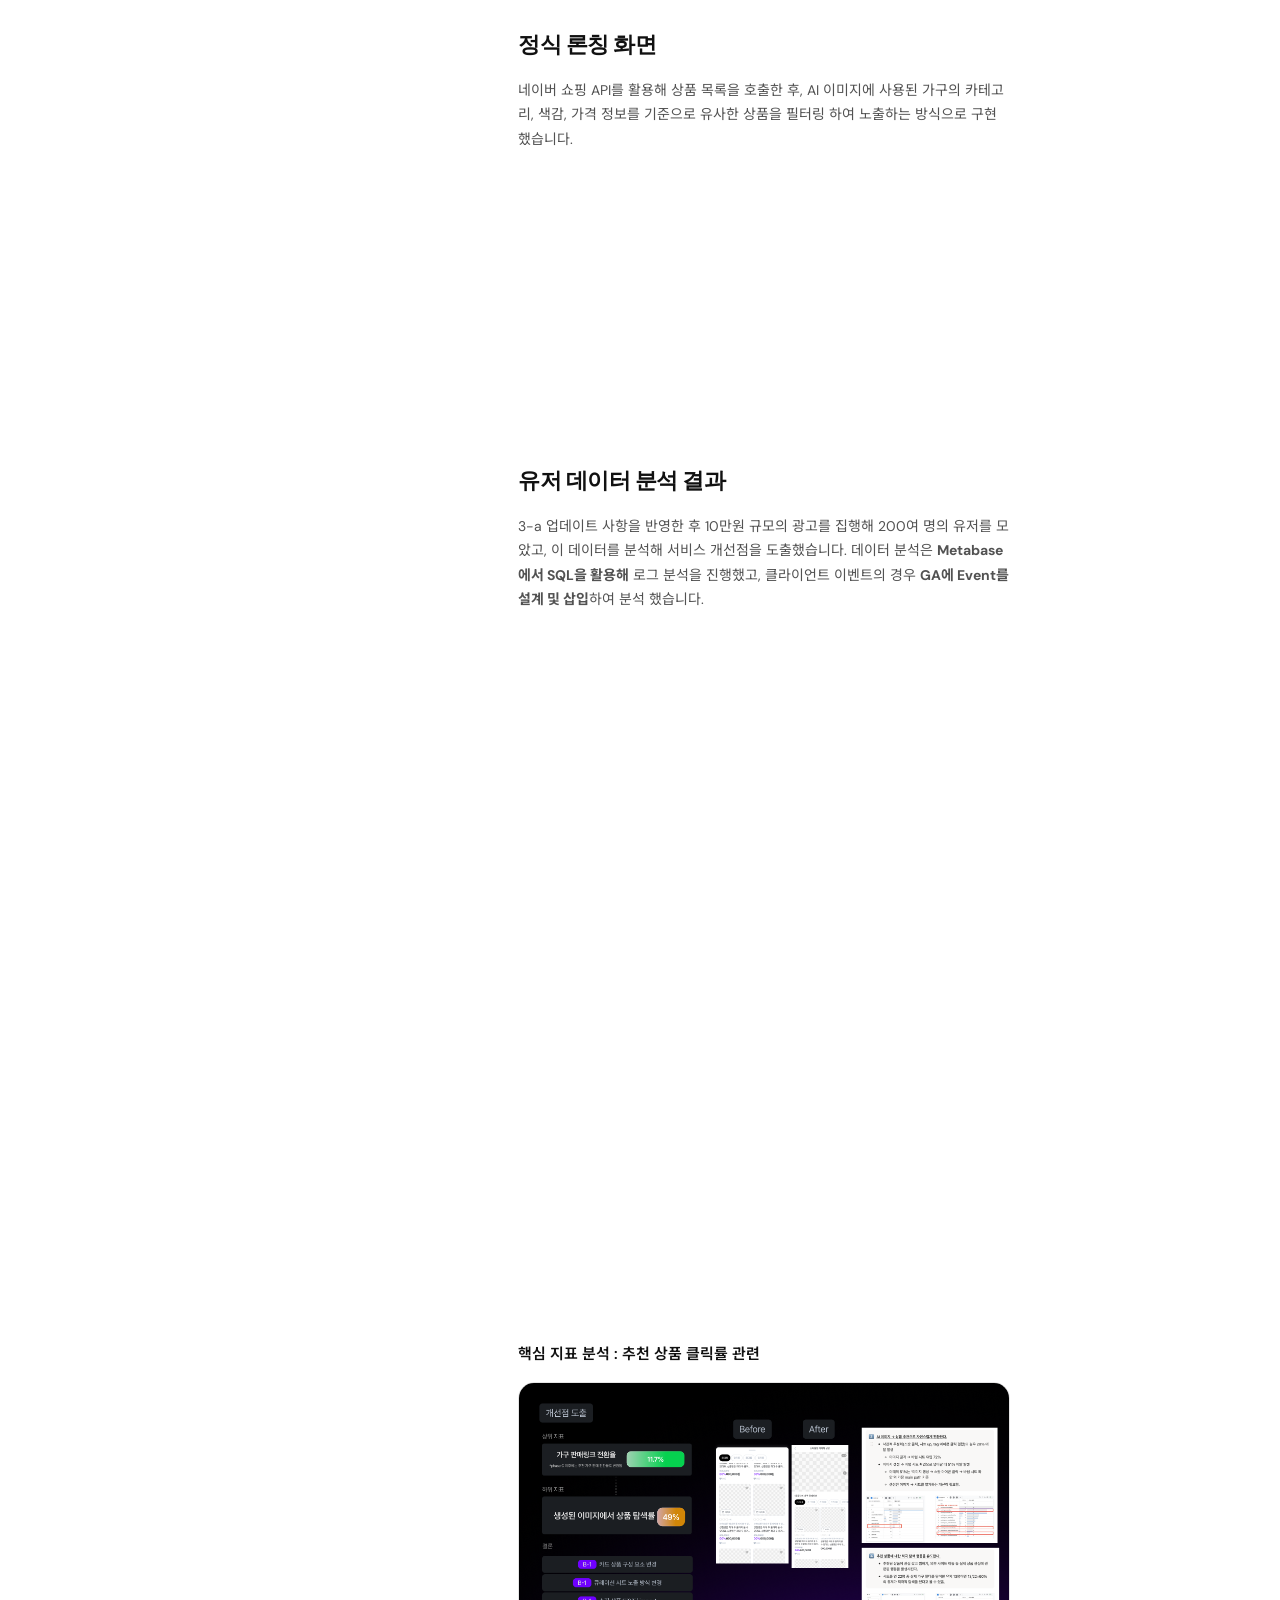
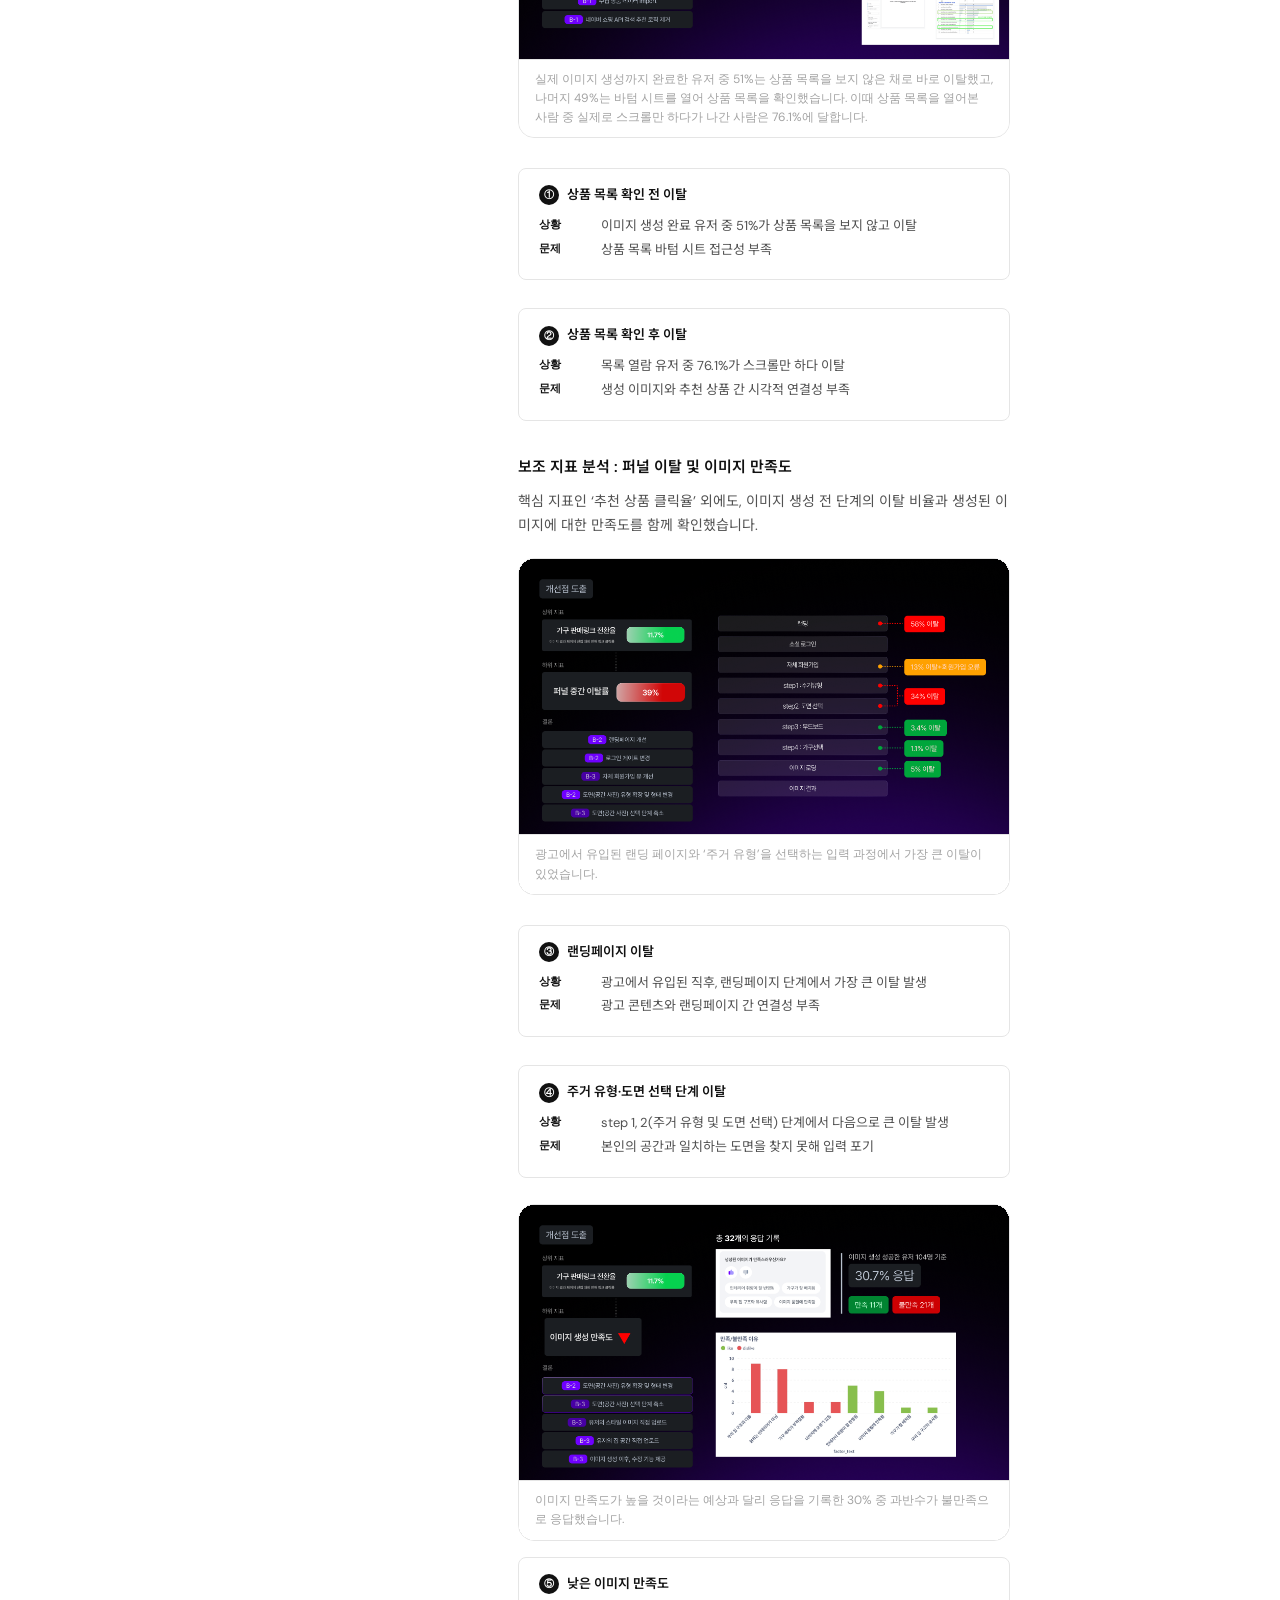
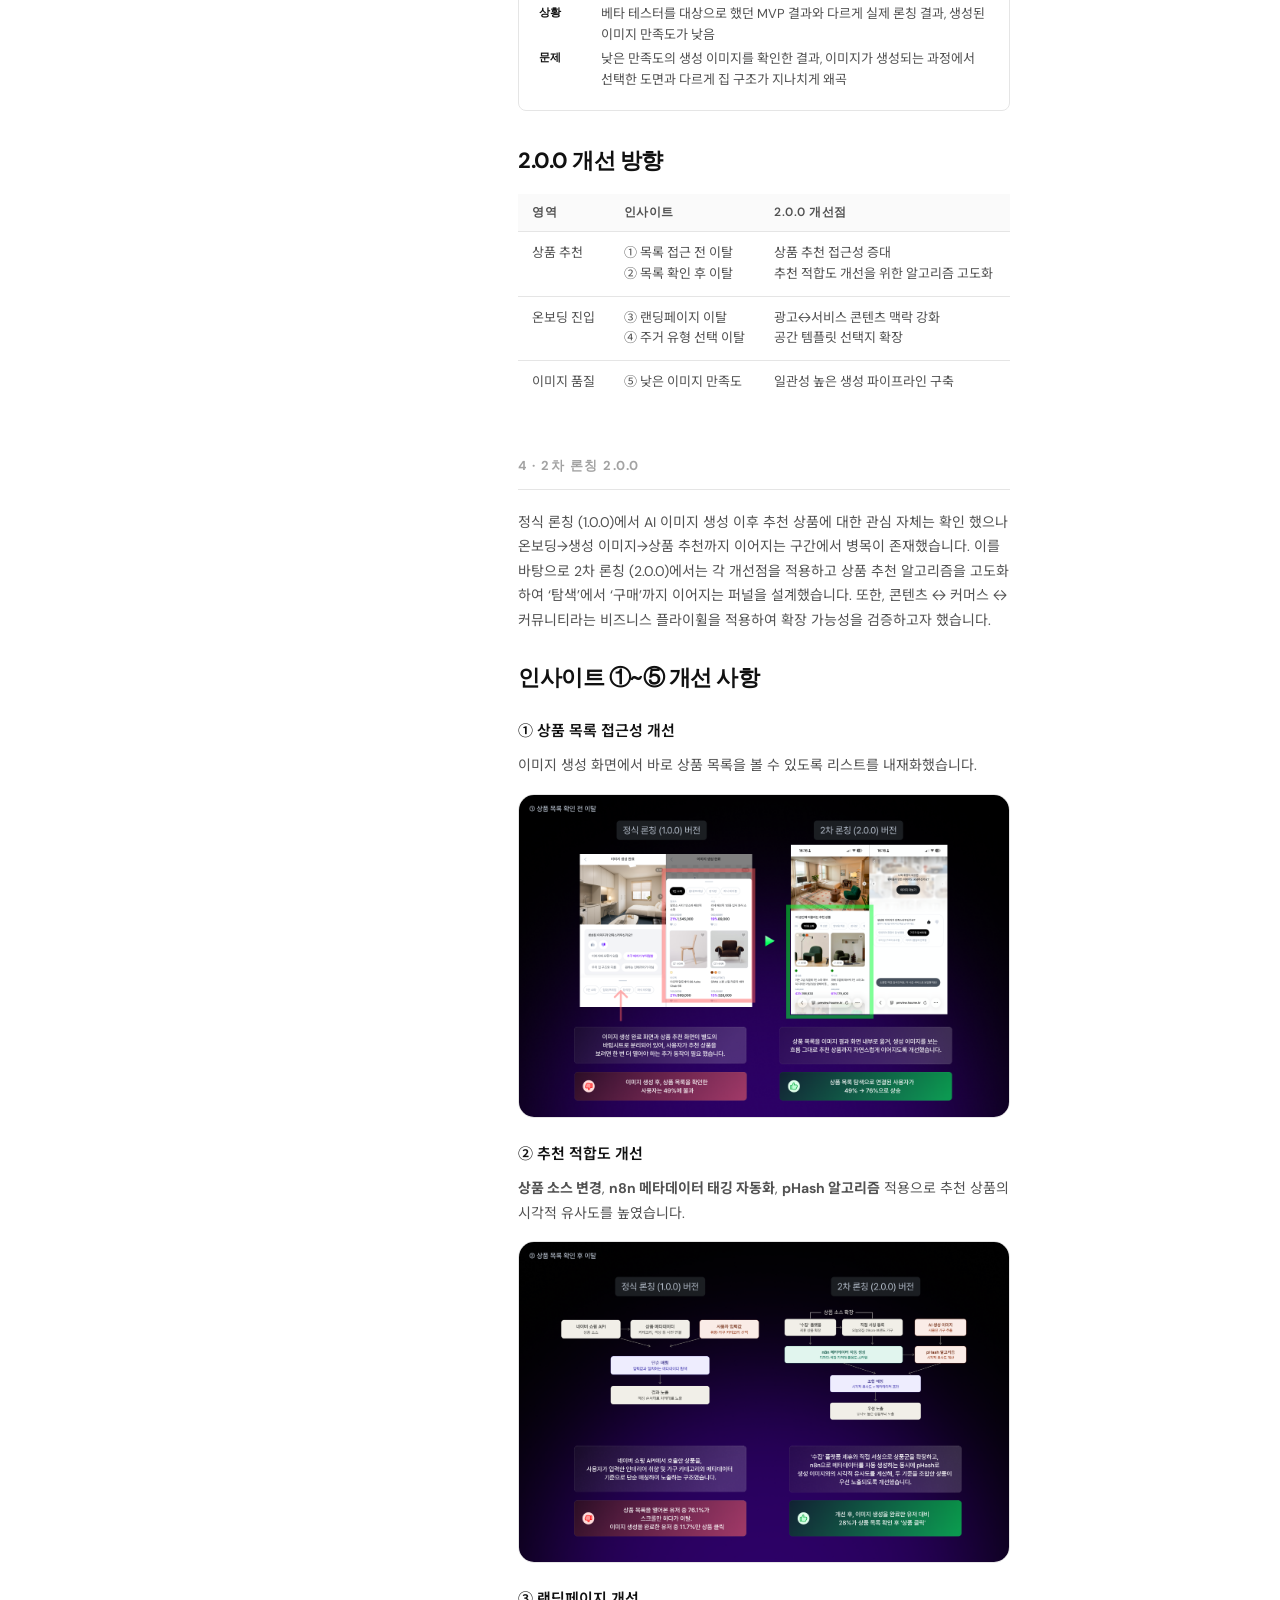
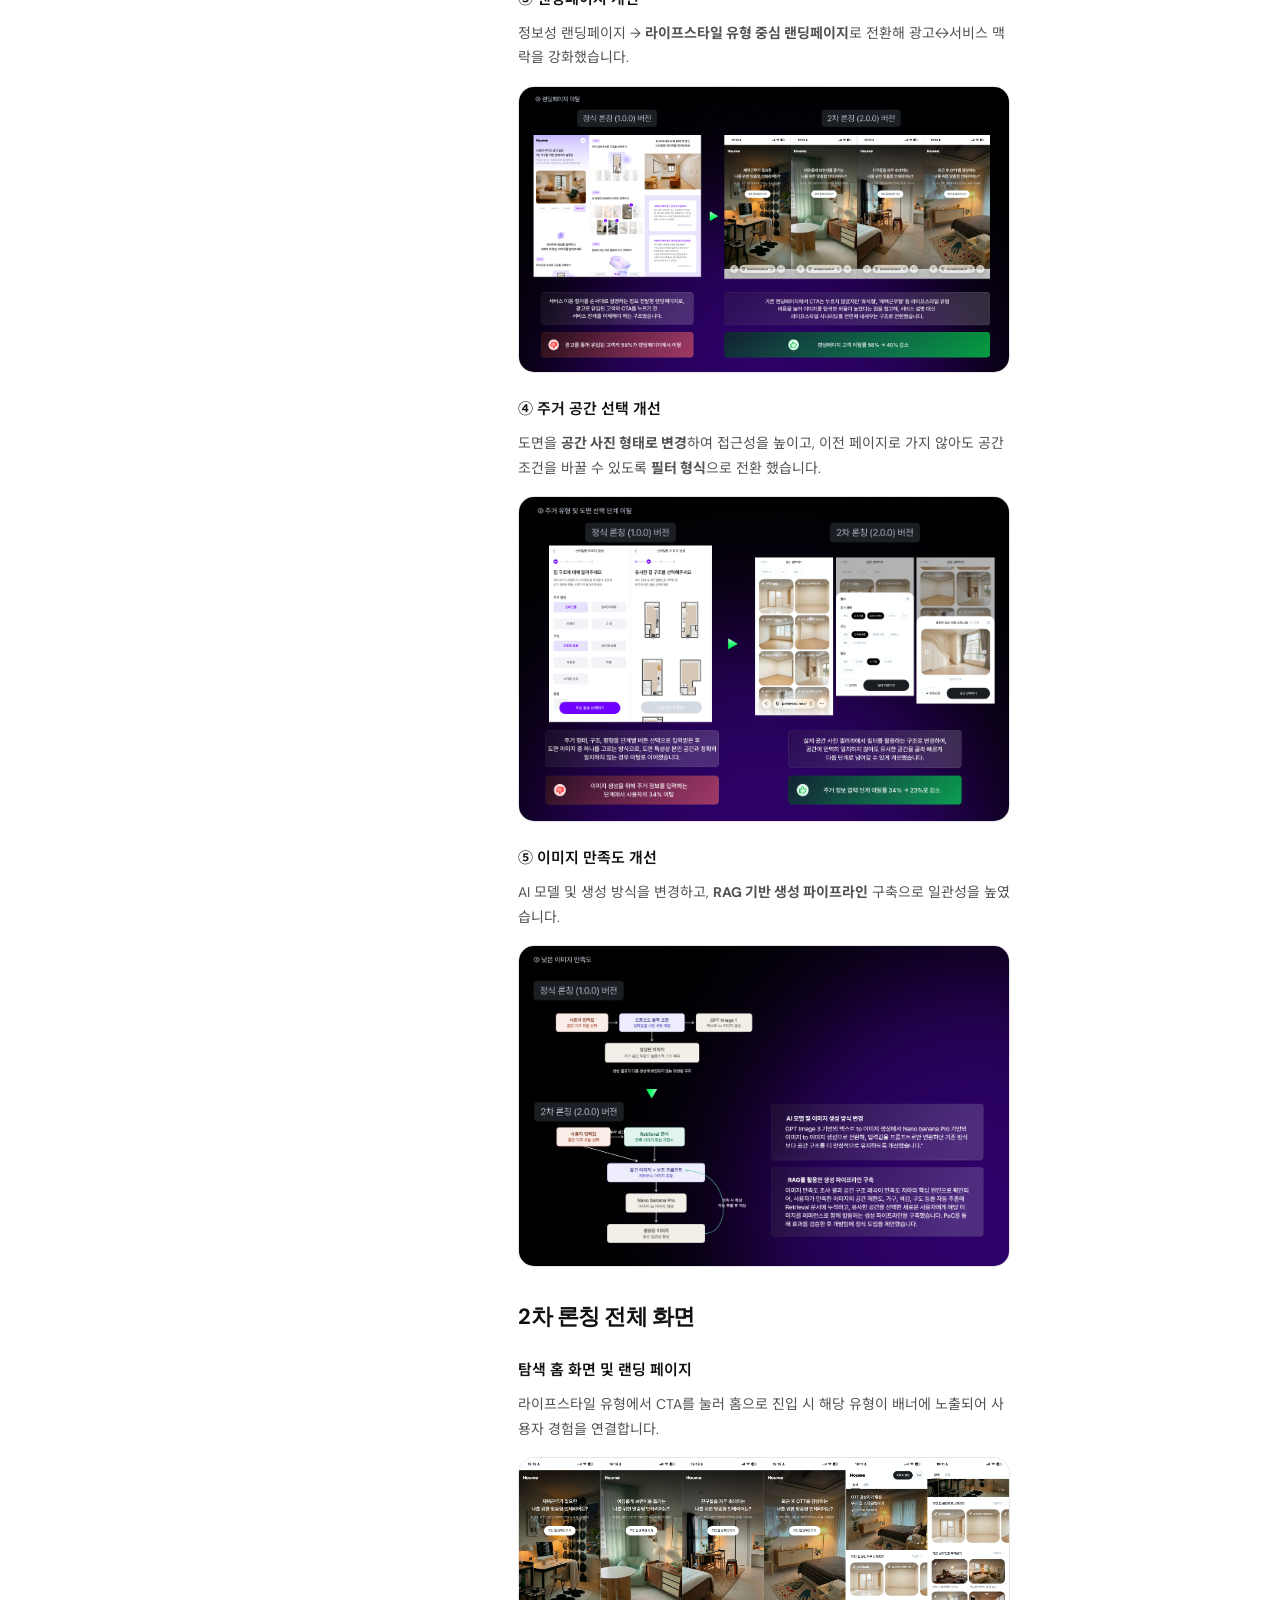
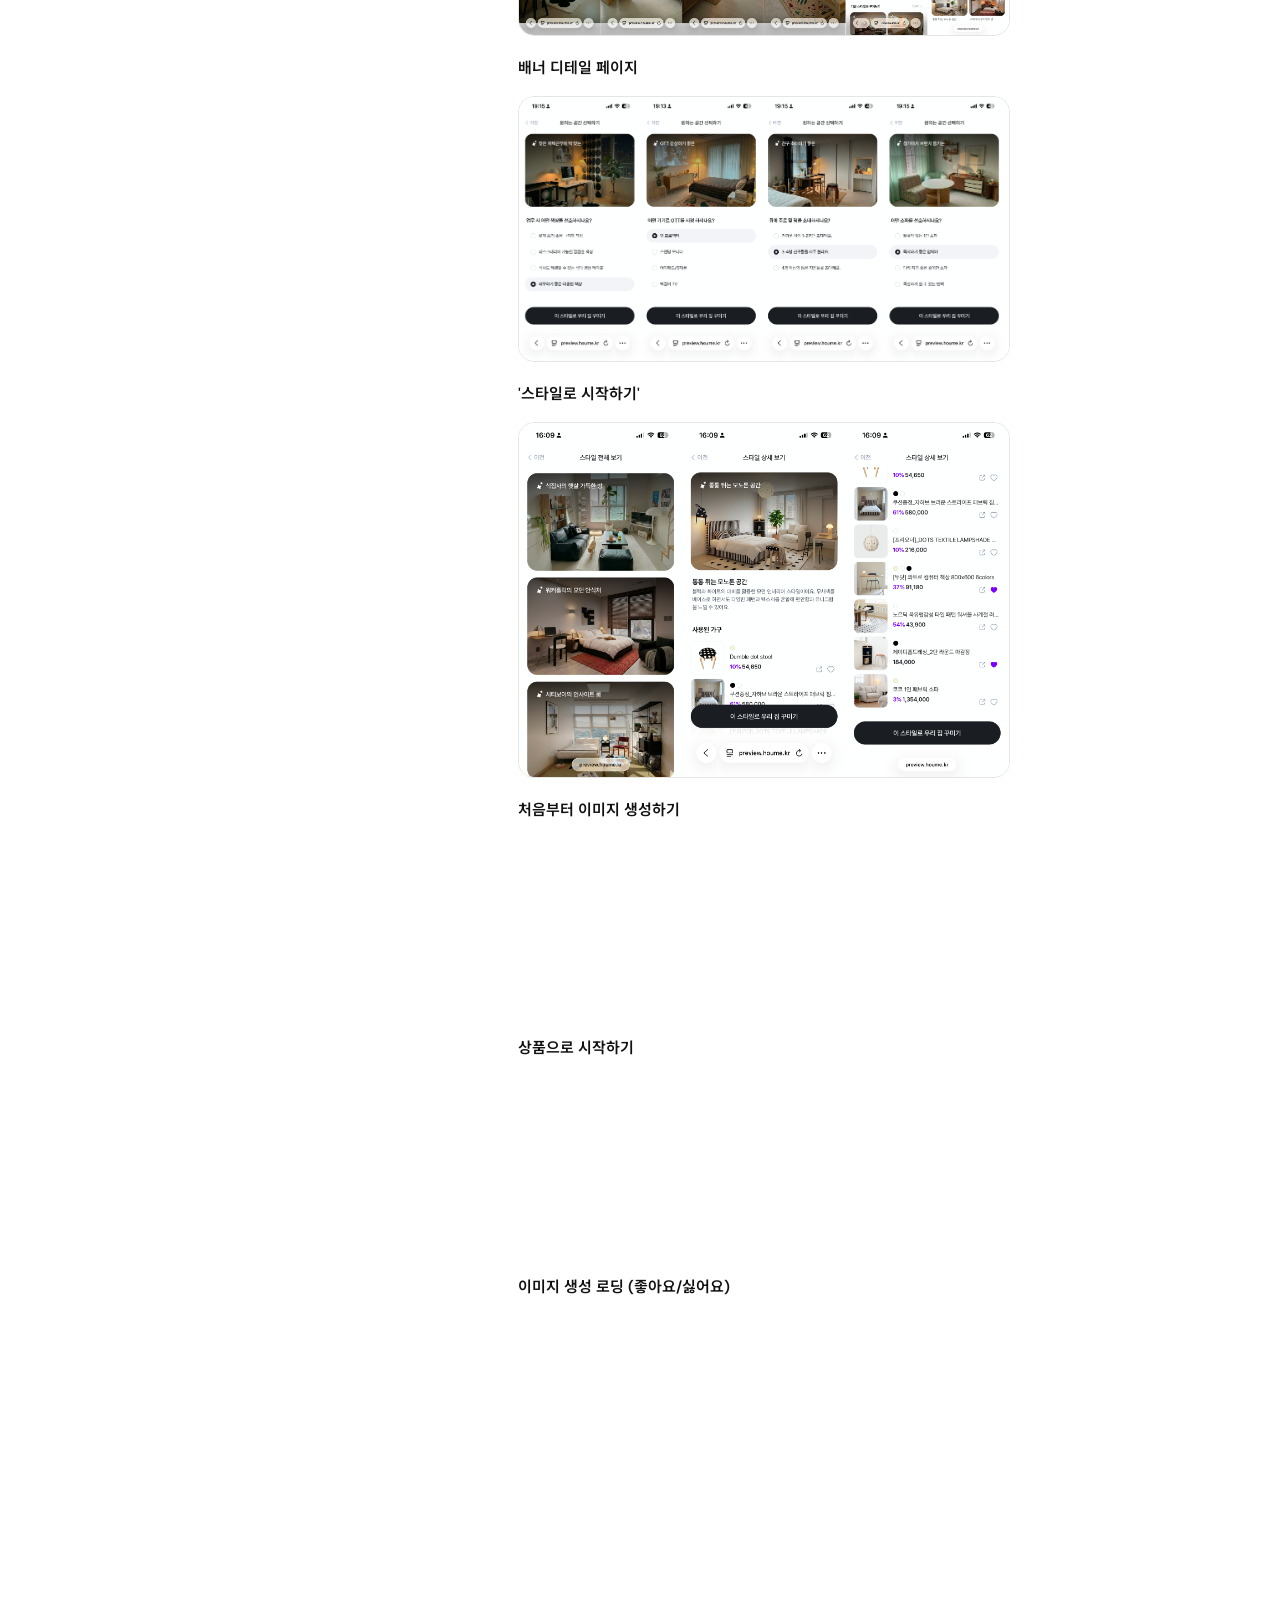
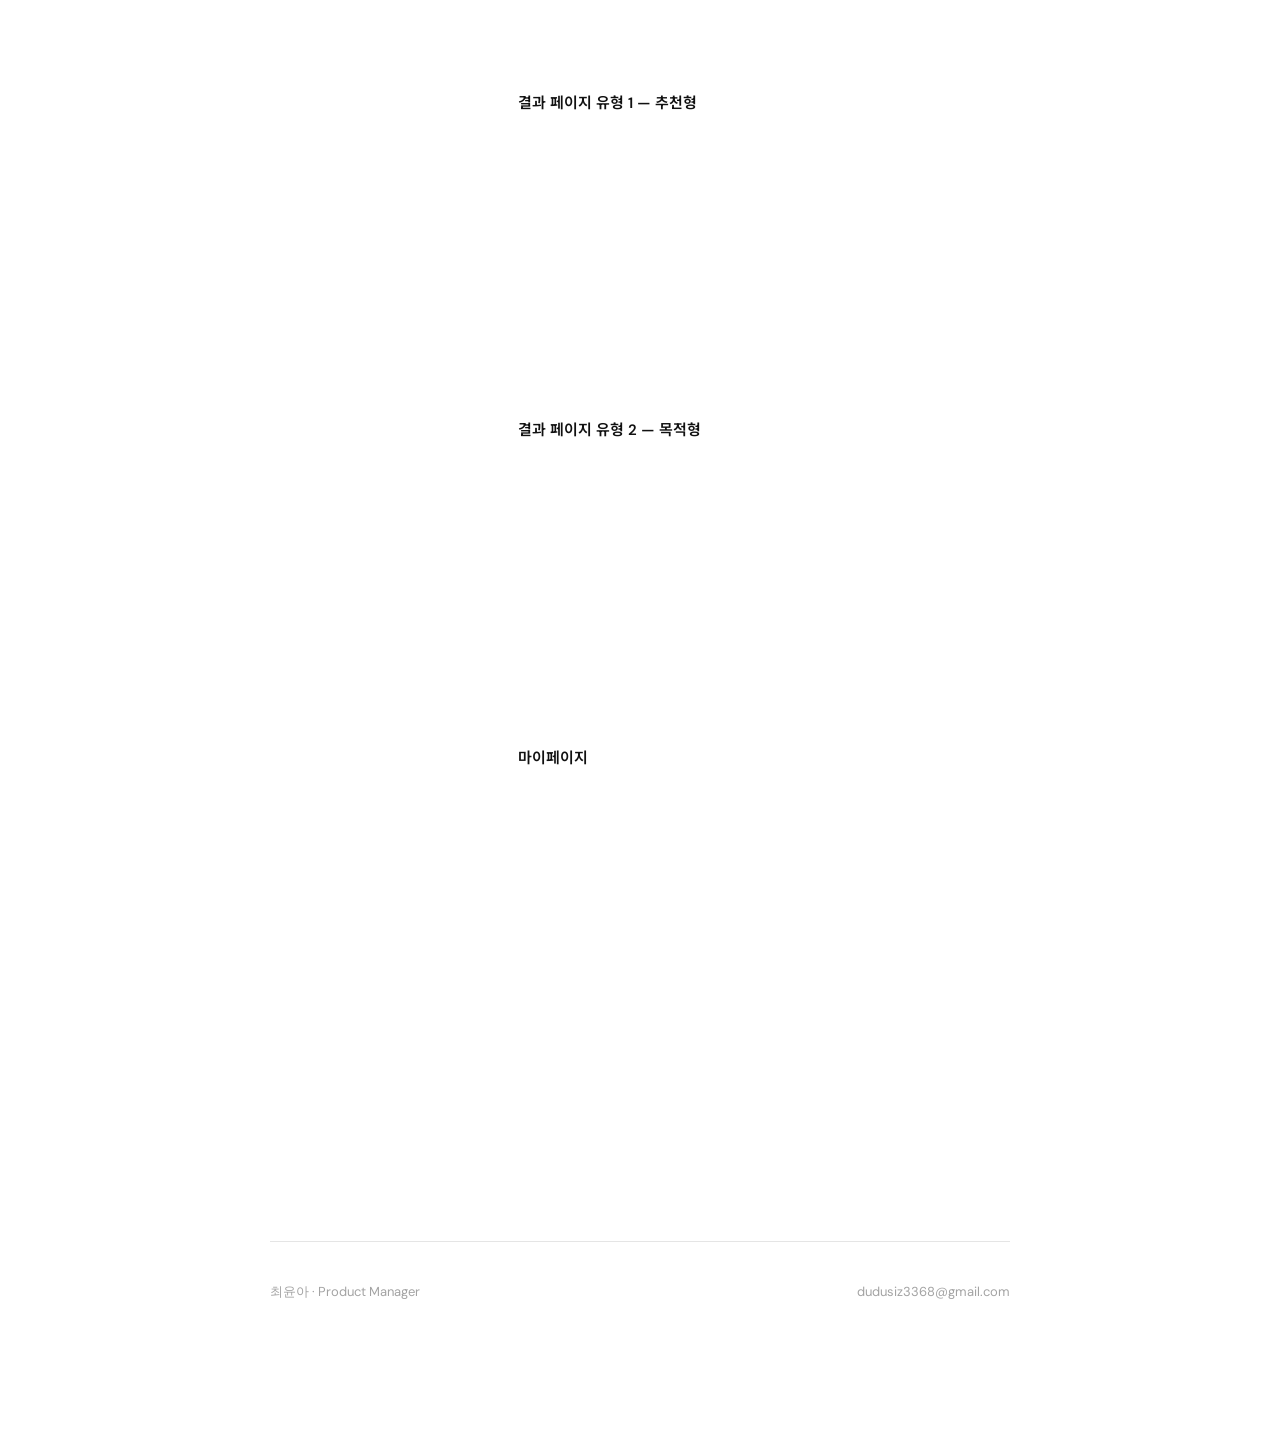
==== commit 62741fbf: "add thumnail design" ====
--- a/houme/index.html
+++ b/houme/index.html
@@ -45,14 +45,19 @@
 
   <!-- HEADER -->
   <div class="detail-header">
-    <div class="detail-badge-row">
-      <span class="detail-badge">Web Service</span>
-      <span class="detail-badge">PM</span>
-      <span class="detail-badge">SOPT 36기</span>
-      <span class="detail-badge">🏆 데모데이 웹 부문 우수상</span>
+    <div class="detail-hero">
+      <img src="../images/houme/houme_thumnail.png" alt="하우미 서비스 소개">
+      <div class="detail-hero-overlay">
+        <div class="detail-badge-row">
+          <span class="detail-badge">Web Service</span>
+          <span class="detail-badge">PM</span>
+          <span class="detail-badge">SOPT 36기</span>
+          <span class="detail-badge">🏆 데모데이 웹 부문 우수상</span>
+        </div>
+        <h1 class="detail-title">하우미<br>AI 인테리어 이미지 기반 상품 추천 서비스</h1>
+        <p class="detail-intro">'나다운 집'에 살고 싶은 1인 가구를 위해 구조적 제약이 있는 공간에서도 원하는 인테리어로 살 수 있도록 공간에 맞는 AI 인테리어 이미지를 생성하고, 관련 상품을 추천해주는 웹 서비스</p>
+      </div>
     </div>
-    <h1 class="detail-title">🌐 하우미<br>AI 인테리어 이미지 기반<br>상품 추천 서비스</h1>
-    <p class="detail-intro">'나다운 집'에 살고 싶은 1인 가구를 위해 구조적 제약이 있는 공간에서도 원하는 인테리어로 살 수 있도록 공간에 맞는 AI 인테리어 이미지를 생성하고, 관련 상품을 추천해주는 웹 서비스</p>
 
     <div class="detail-meta-grid">
       <dl class="detail-meta-cell"><dt>기간</dt><dd>2025.06 – 현재</dd></dl>
@@ -61,7 +66,22 @@
       <dl class="detail-meta-cell"><dt>플랫폼</dt><dd>웹 서비스</dd></dl>
     </div>
 
-    <div class="process-flow" style="margin-bottom:28px;">
+    <div class="kpi-row">
+      <div class="kpi-cell">
+        <div class="kpi-val">11.7%<span class="kpi-arrow">→</span>28%</div>
+        <div class="kpi-lbl">상품 클릭률 개선</div>
+      </div>
+      <div class="kpi-cell">
+        <div class="kpi-val">70%<span class="kpi-arrow">→</span>40%</div>
+        <div class="kpi-lbl">랜딩 이탈률 개선</div>
+      </div>
+      <div class="kpi-cell">
+        <div class="kpi-val">3분 30초<span class="kpi-arrow">→</span>25초</div>
+        <div class="kpi-lbl">AI 이미지 생성 시간</div>
+      </div>
+    </div>
+
+    <div class="process-flow" style="margin-bottom:0;">
       <span class="process-step">가설 수립</span><span class="process-arrow">→</span>
       <span class="process-step">고객 인터뷰</span><span class="process-arrow">→</span>
       <span class="process-step">광고 프리토타이핑</span><span class="process-arrow">→</span>
@@ -69,27 +89,6 @@
       <span class="process-step done">서비스 개선</span><span class="process-arrow">→</span>
       <span class="process-step done">정식 론칭</span><span class="process-arrow">→</span>
       <span class="process-step done">2차 론칭</span>
-    </div>
-
-    <div class="kpi-row">
-      <div class="kpi-cell">
-        <div class="kpi-val">11.7%<span class="kpi-arrow">→</span>28%</div>
-        <div class="kpi-lbl">상품 클릭률 개선</div>
-      </div>
-      <div class="kpi-cell">
-        <div class="kpi-val">70%<span class="kpi-arrow">→</span>40%</div>
-        <div class="kpi-lbl">랜딩 이탈률 개선</div>
-      </div>
-      <div class="kpi-cell">
-        <div class="kpi-val">3분 30초<span class="kpi-arrow">→</span>25초</div>
-        <div class="kpi-lbl">AI 이미지 생성 시간</div>
-      </div>
-    </div>
-
-    <div class="img-frame">
-      <img src="../images/houme/title.png" alt="하우미 서비스 소개" onerror="this.style.display='none';this.parentElement.querySelector('.img-placeholder').style.display='flex'">
-      <div class="img-placeholder"><span style="font-size:28px">🏠</span><span>하우미 서비스 소개 이미지</span></div>
-      <div class="img-cap">하우미 서비스 메인 화면</div>
     </div>
   </div>
 
--- a/style.css
+++ b/style.css
@@ -329,18 +329,32 @@
 .detail-back {
   display: inline-flex; align-items: center; gap: 8px;
   font-size: 13px; color: var(--gray-600); cursor: pointer;
-  padding: 28px 0 0;
+  padding: 28px 0 24px;
   font-family: 'DM Sans', sans-serif;
   border: none; background: none; transition: color 0.12s;
 }
 .detail-back:hover { color: var(--black); }
 .detail-back svg { width: 14px; height: 14px; }
 
-.detail-header { padding: 24px 0 48px; border-bottom: 1px solid var(--gray-100); }
+.detail-header { padding: 0 0 48px; border-bottom: 1px solid var(--gray-100); }
+.detail-hero {
+  position: relative; border-radius: var(--radius); overflow: hidden;
+  margin-bottom: 32px; aspect-ratio: 16 / 9;
+  display: flex; align-items: flex-end;
+}
+.detail-hero img {
+  position: absolute; inset: 0; width: 100%; height: 100%;
+  object-fit: cover; object-position: center top; display: block; cursor: default;
+}
+.detail-hero-overlay {
+  position: relative; z-index: 1; width: 100%;
+  background: linear-gradient(to top, rgba(0,0,0,0.92) 0%, rgba(0,0,0,0.75) 40%, rgba(0,0,0,0.3) 70%, transparent 100%);
+  padding: 60px 36px 36px;
+}
 .detail-badge-row { display: flex; gap: 6px; flex-wrap: wrap; margin-bottom: 14px; }
-.detail-badge { font-size: 11px; padding: 4px 10px; border-radius: 100px; border: 1px solid var(--gray-100); color: var(--gray-400); font-family: 'DM Sans', sans-serif; font-weight: 500; }
-.detail-title { font-size: clamp(24px, 4vw, 36px); font-weight: 700; letter-spacing: -1px; line-height: 1.35; margin-bottom: 20px; font-family: 'Noto Sans KR', 'DM Sans', sans-serif; }
-.detail-intro { font-size: 16px; color: var(--gray-600); line-height: 1.75; max-width: 600px; margin-bottom: 24px; }
+.detail-badge { font-size: 11px; padding: 4px 10px; border-radius: 100px; border: 1px solid rgba(255,255,255,0.25); color: rgba(255,255,255,0.9); font-family: 'DM Sans', sans-serif; font-weight: 500; background: rgba(255,255,255,0.08); backdrop-filter: blur(6px); }
+.detail-title { font-size: clamp(22px, 3.5vw, 32px); font-weight: 700; letter-spacing: -0.5px; line-height: 1.4; margin-bottom: 12px; font-family: 'Noto Sans KR', 'DM Sans', sans-serif; color: #fff; text-shadow: 0 1px 8px rgba(0,0,0,0.3); }
+.detail-intro { font-size: 14px; color: rgba(255,255,255,0.8); line-height: 1.7; max-width: 560px; margin-bottom: 0; text-shadow: 0 1px 4px rgba(0,0,0,0.2); }
 .detail-meta-grid { display: grid; grid-template-columns: repeat(auto-fill, minmax(120px, 1fr)); gap: 16px; padding: 24px; background: var(--gray-50); border-radius: var(--radius); margin-bottom: 32px; }
 .detail-meta-cell dt { font-size: 11px; color: var(--gray-400); font-weight: 600; letter-spacing: 0.5px; text-transform: uppercase; margin-bottom: 4px; font-family: 'DM Sans', sans-serif; }
 .detail-meta-cell dd { font-size: 14px; color: var(--black); font-weight: 500; }
@@ -352,10 +366,10 @@
 .kpi-arrow { color: var(--gray-400); font-weight: 300; margin: 0 4px; }
 .kpi-lbl { font-size: 12px; color: var(--gray-400); }
 
-.process-flow { display: flex; align-items: center; gap: 4px; flex-wrap: wrap; margin: 20px 0; row-gap: 10px; }
-.process-step { font-size: 13px; font-weight: 500; padding: 8px 16px; background: var(--gray-50); border: 1px solid var(--gray-100); border-radius: 100px; white-space: nowrap; color: var(--gray-600); font-family: 'Noto Sans KR', 'DM Sans', sans-serif; }
+.process-flow { display: flex; align-items: center; gap: 3px; flex-wrap: nowrap; margin: 20px 0; overflow-x: auto; }
+.process-step { font-size: 11px; font-weight: 500; padding: 6px 10px; background: var(--gray-50); border: 1px solid var(--gray-100); border-radius: 100px; white-space: nowrap; color: var(--gray-600); font-family: 'Noto Sans KR', 'DM Sans', sans-serif; flex-shrink: 0; }
 .process-step.done { background: var(--black); color: white; border-color: var(--black); }
-.process-arrow { color: var(--gray-200); padding: 0 4px; font-size: 13px; flex-shrink: 0; }
+.process-arrow { color: var(--gray-200); padding: 0 2px; font-size: 11px; flex-shrink: 0; }
 
 /* detail layout */
 .detail-body { display: grid; grid-template-columns: 192px 1fr; gap: 56px; align-items: start; padding: 48px 0; }
@@ -436,6 +450,10 @@
 /* ══ RESPONSIVE ══ */
 @media (max-width: 720px) {
   .page, #project-detail { padding-left: 20px; padding-right: 20px; }
+  .detail-hero { aspect-ratio: 4 / 3; }
+  .detail-hero-overlay { padding: 40px 20px 24px; }
+  .detail-title { font-size: 20px; }
+  .process-flow { overflow-x: auto; -webkit-overflow-scrolling: touch; }
   .hero-name { letter-spacing: -2px; }
   .proj-grid { grid-template-columns: 1fr; }
   .detail-body { grid-template-columns: 1fr; }
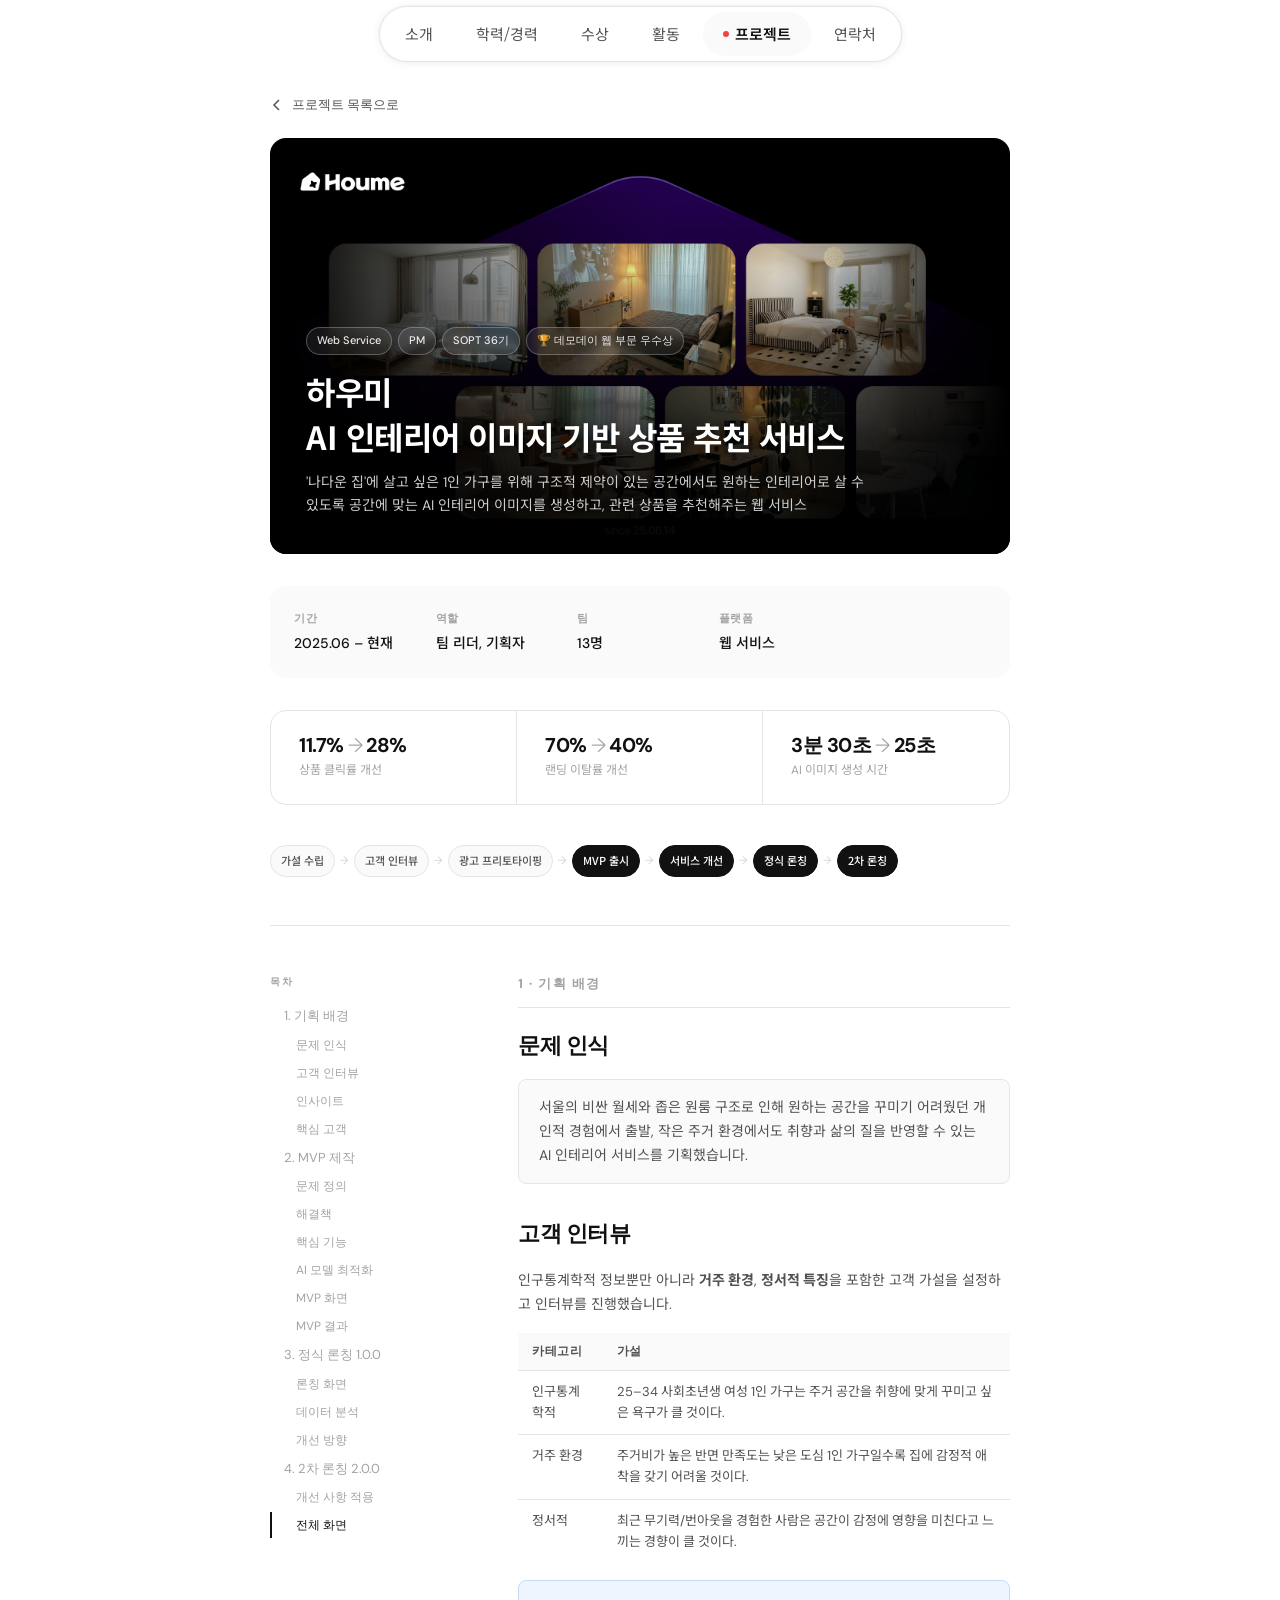
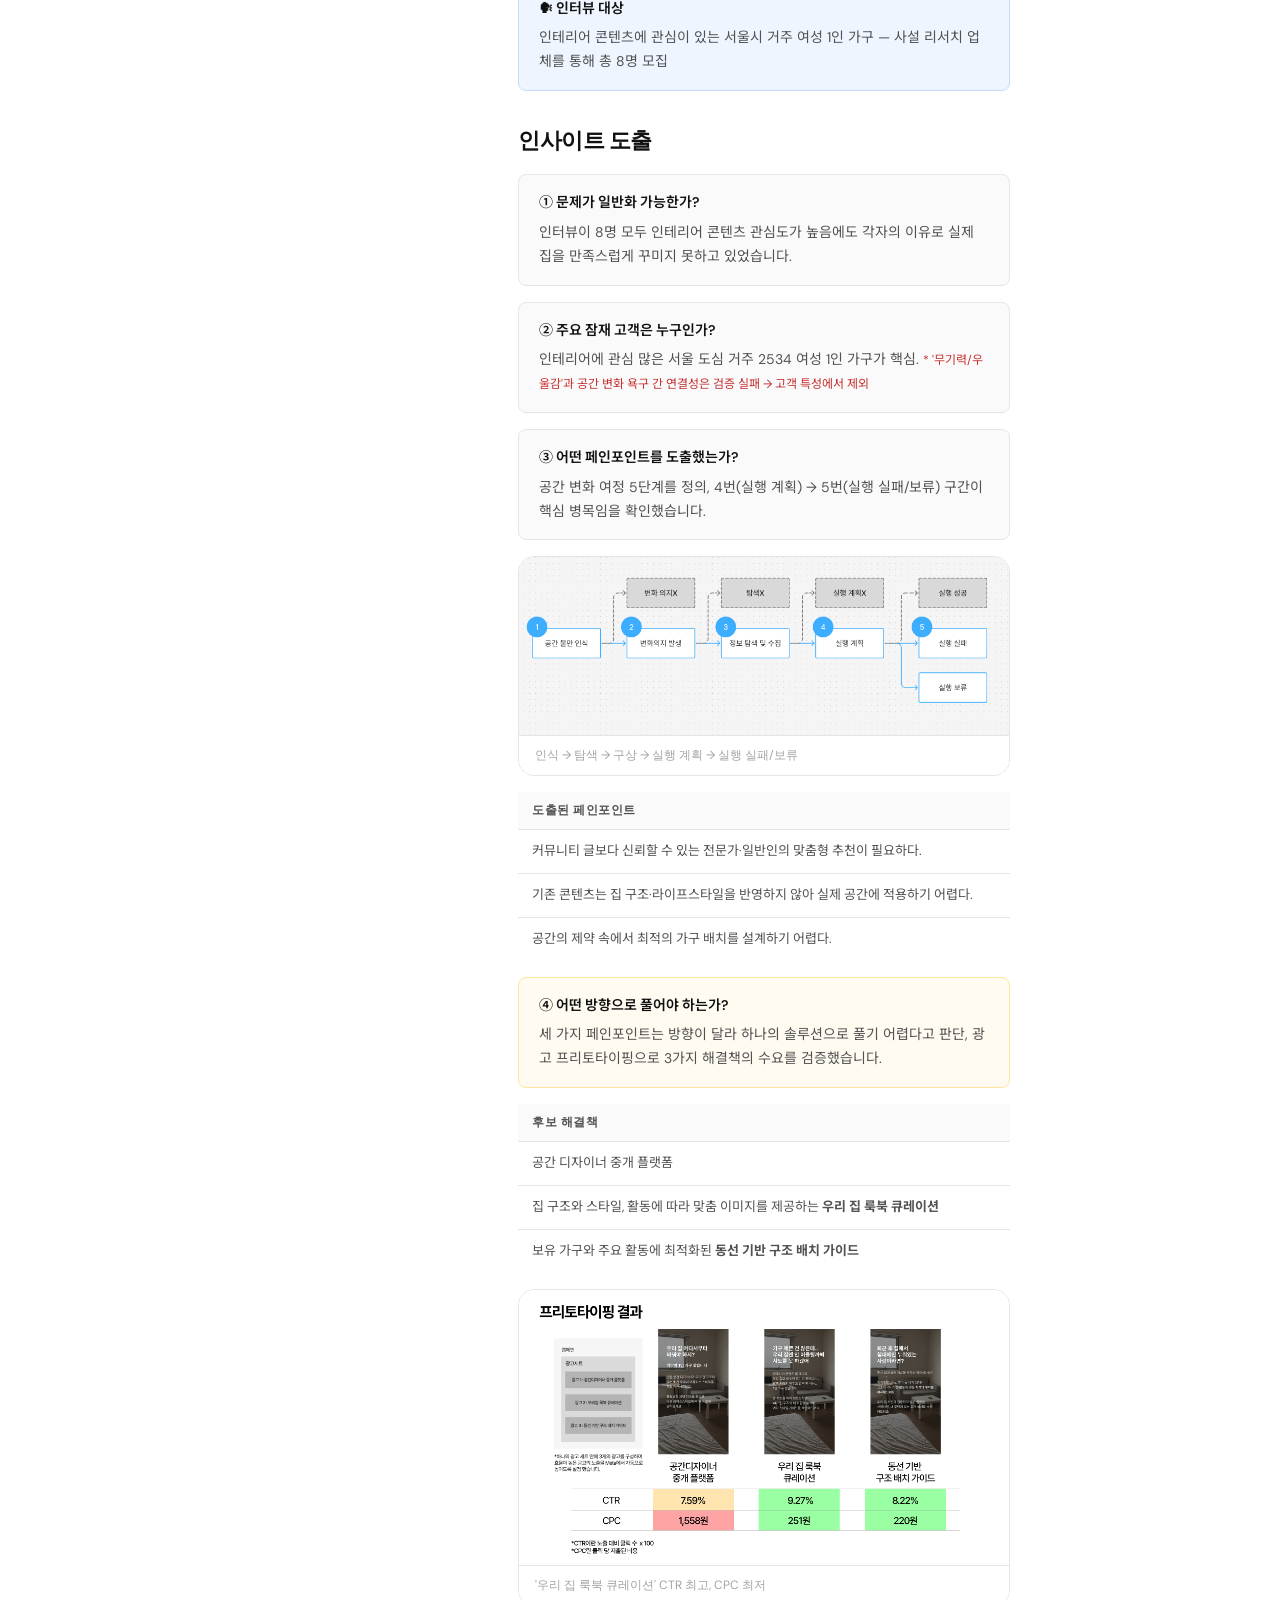
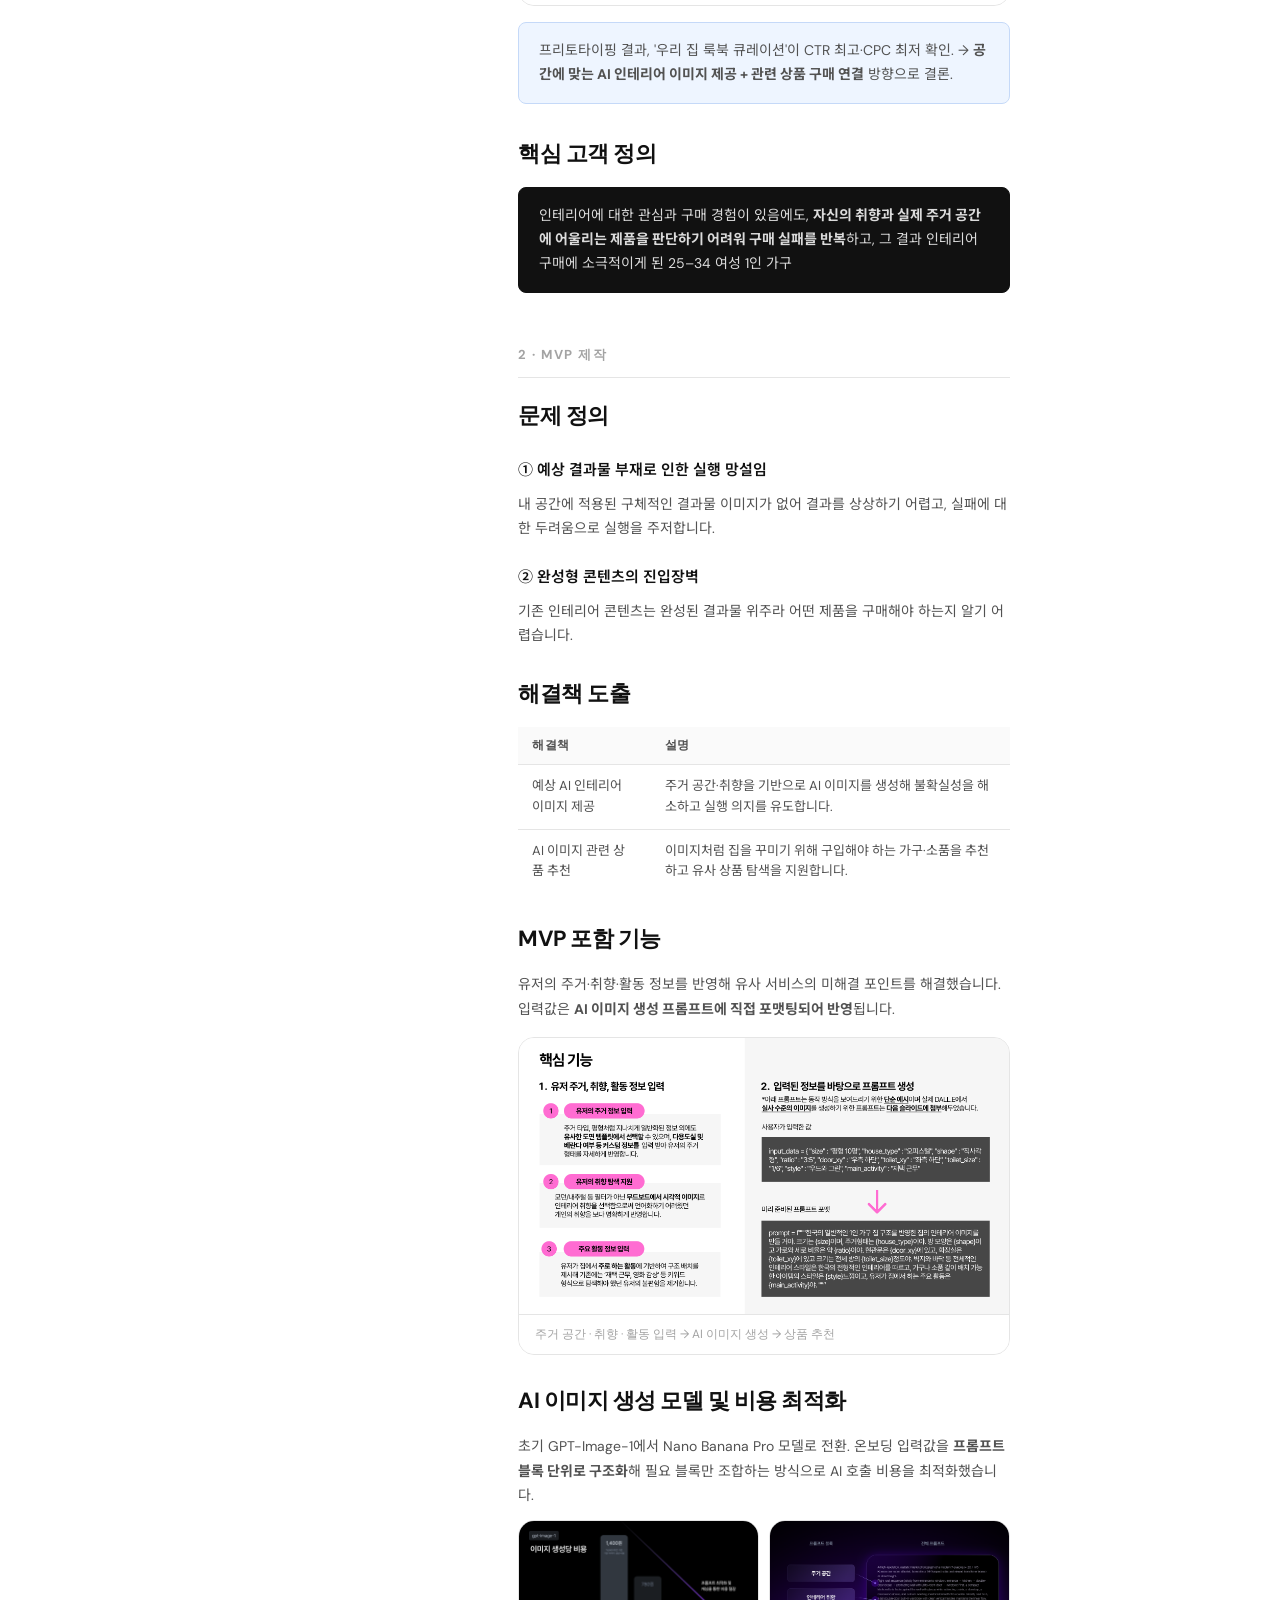
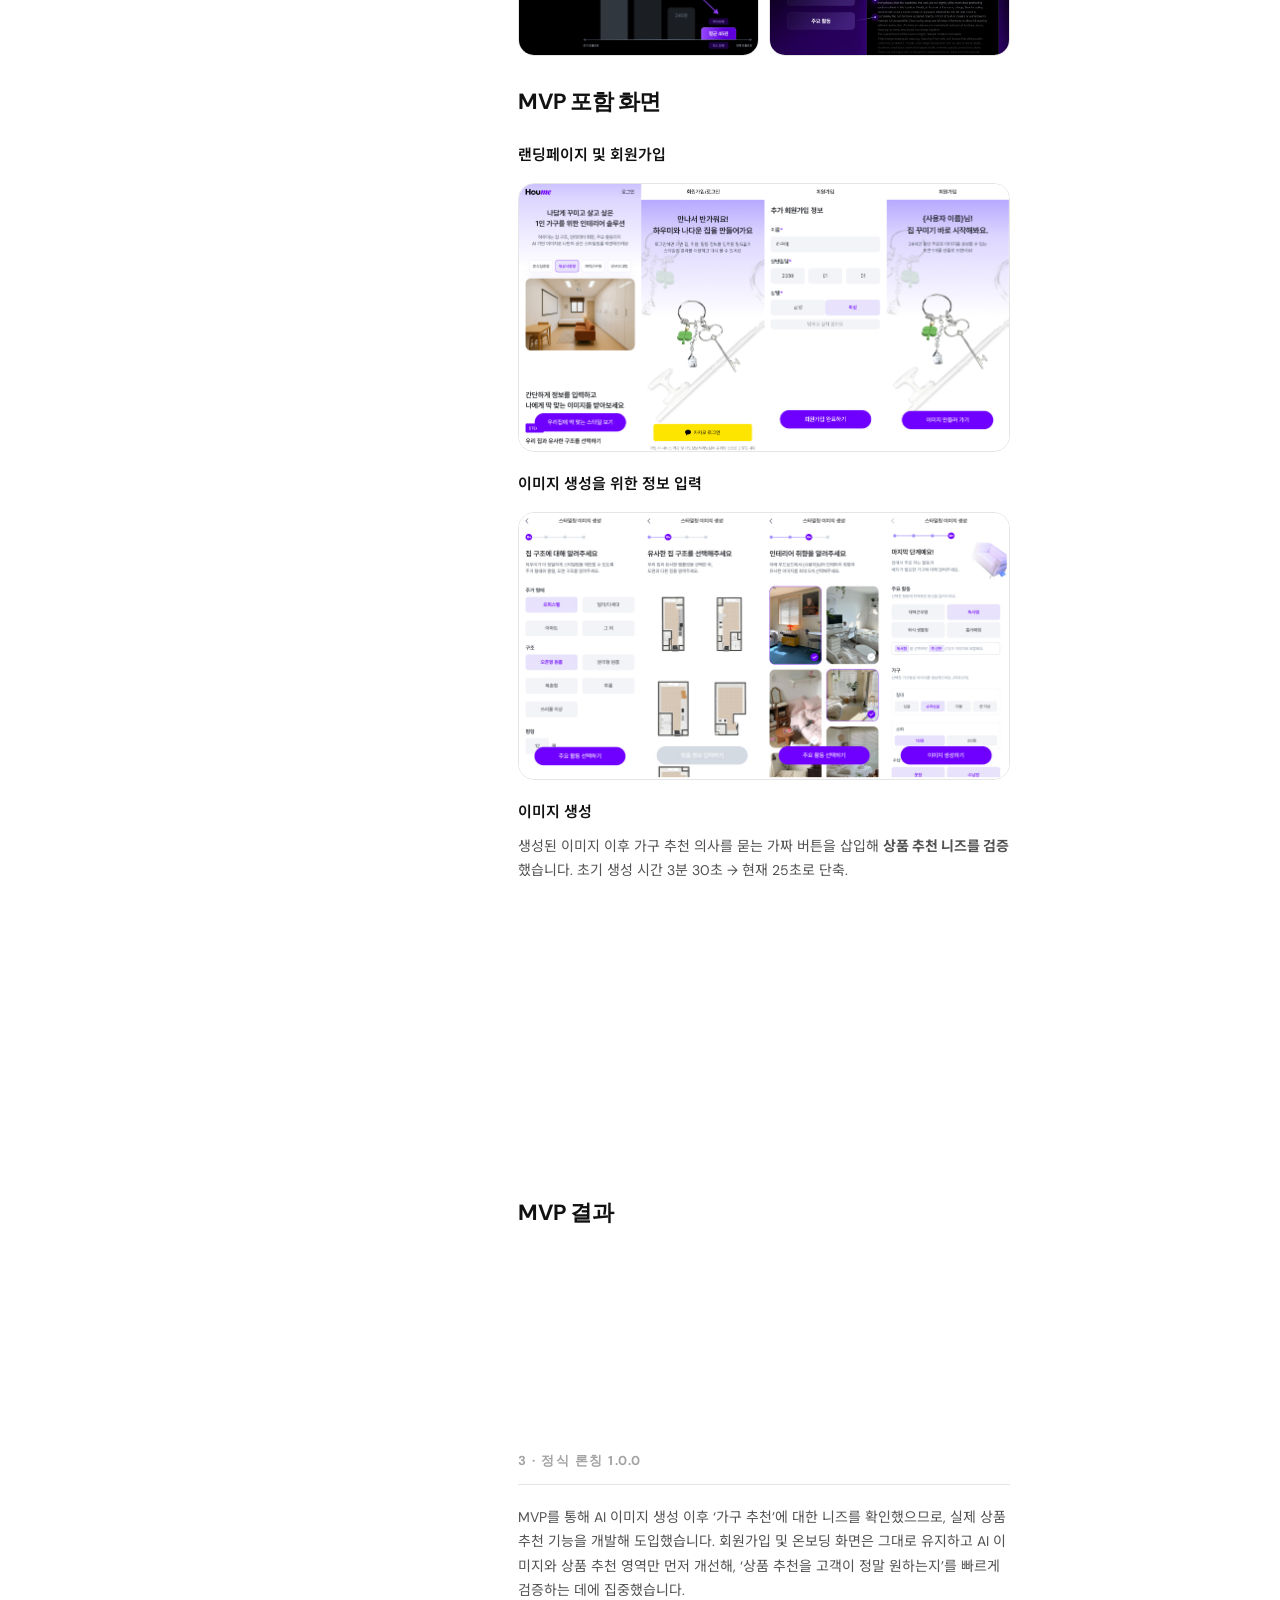
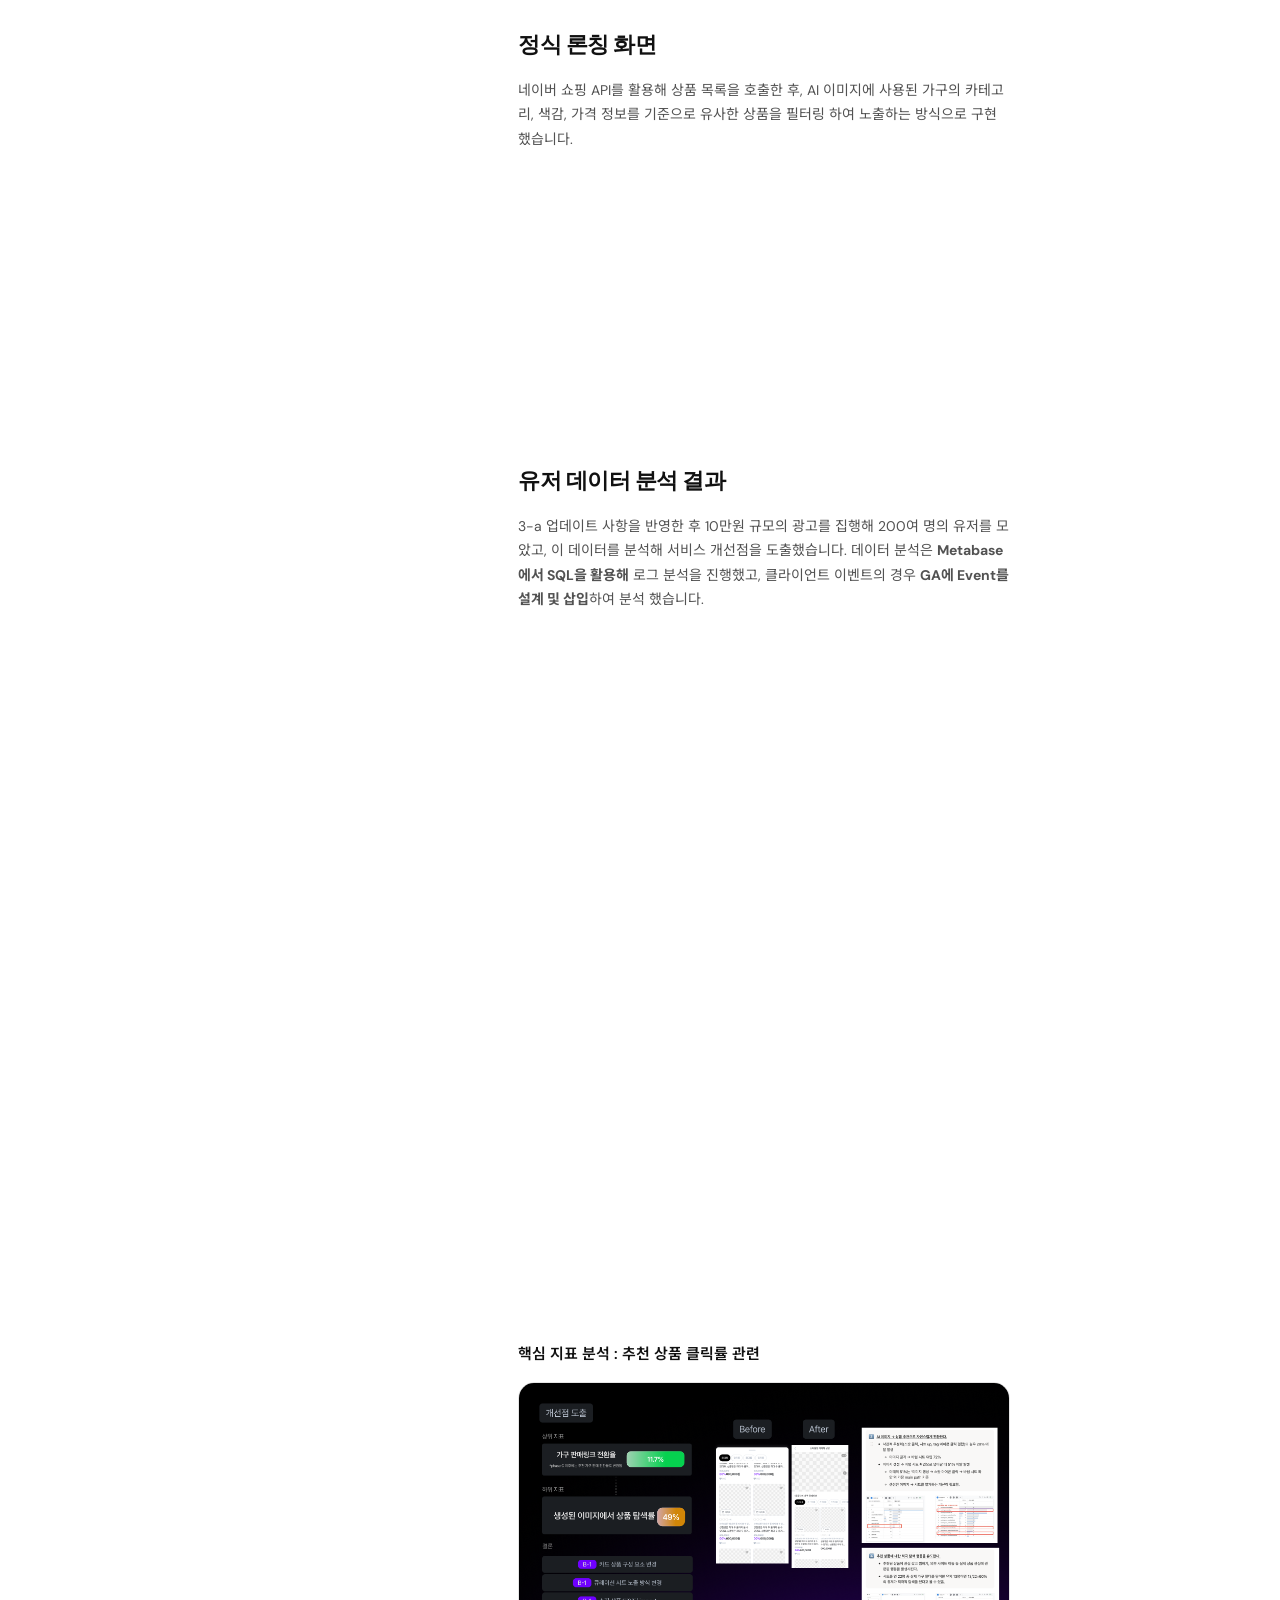
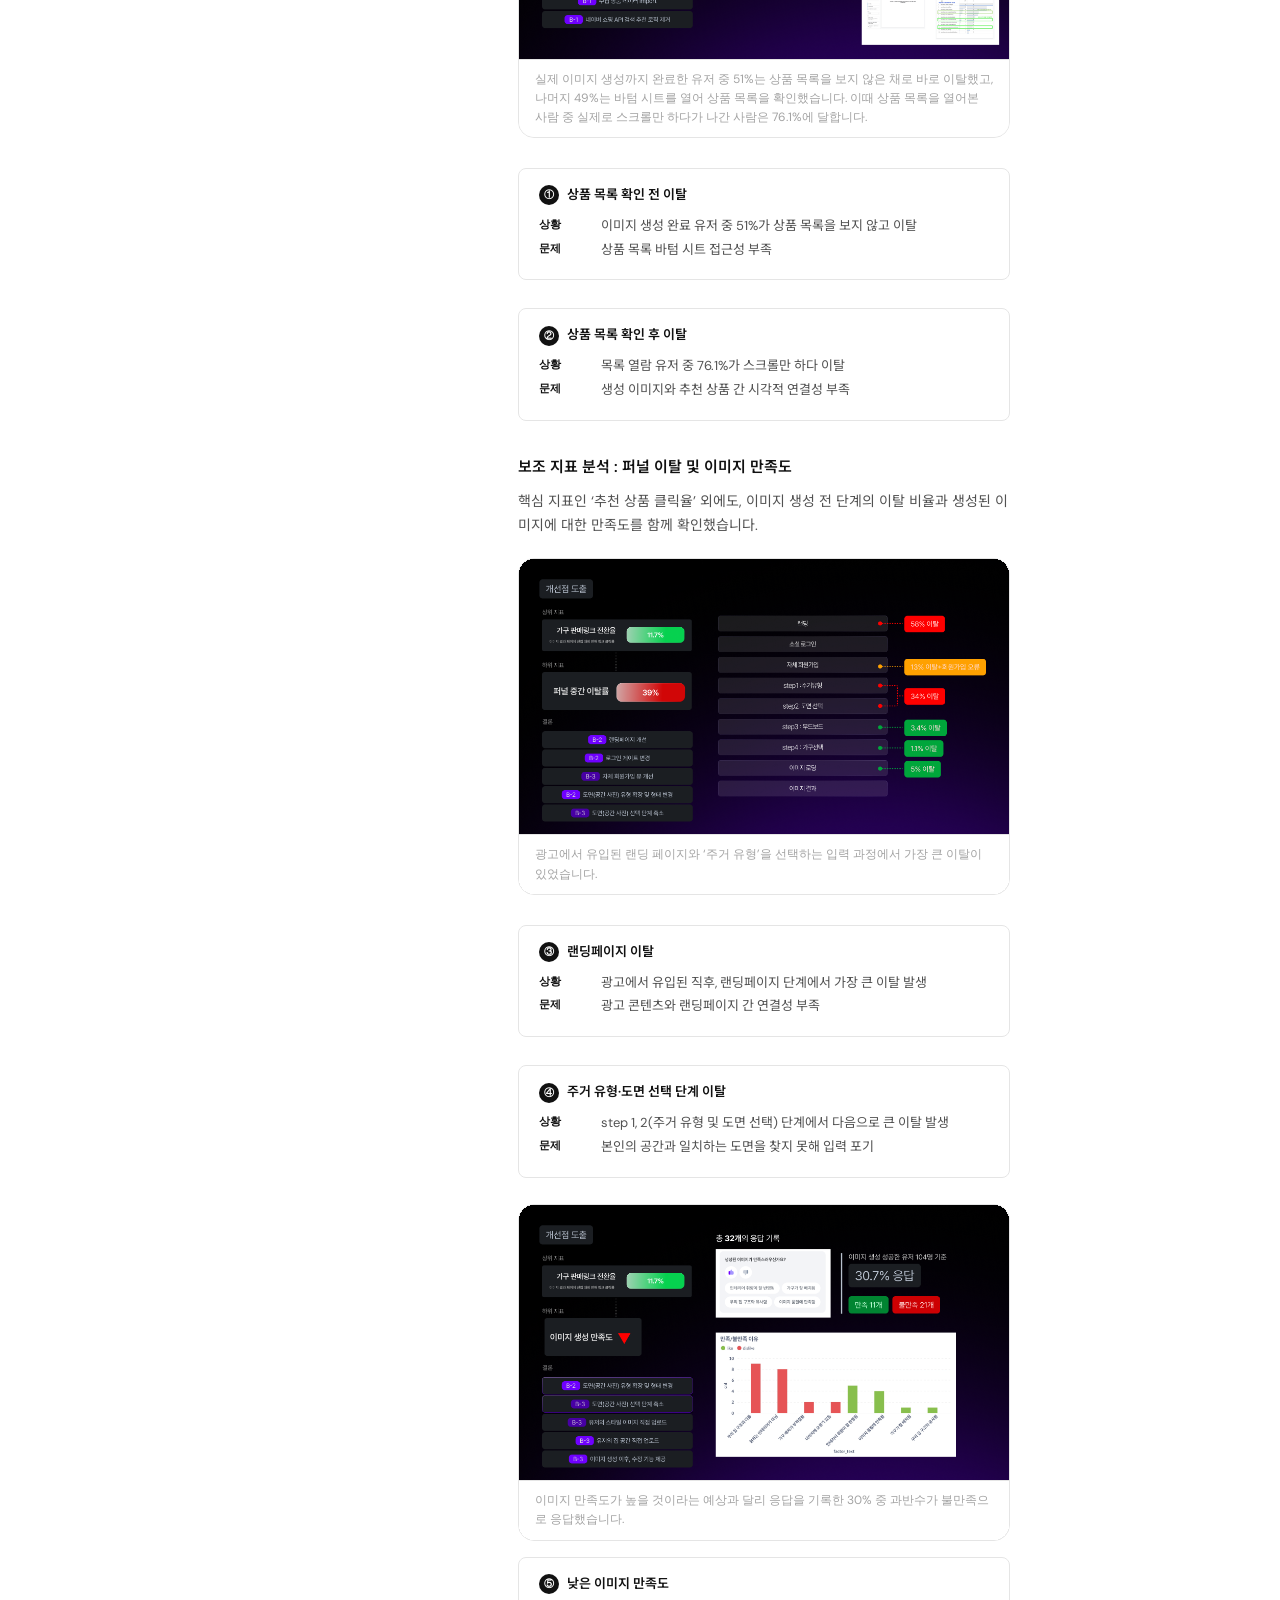
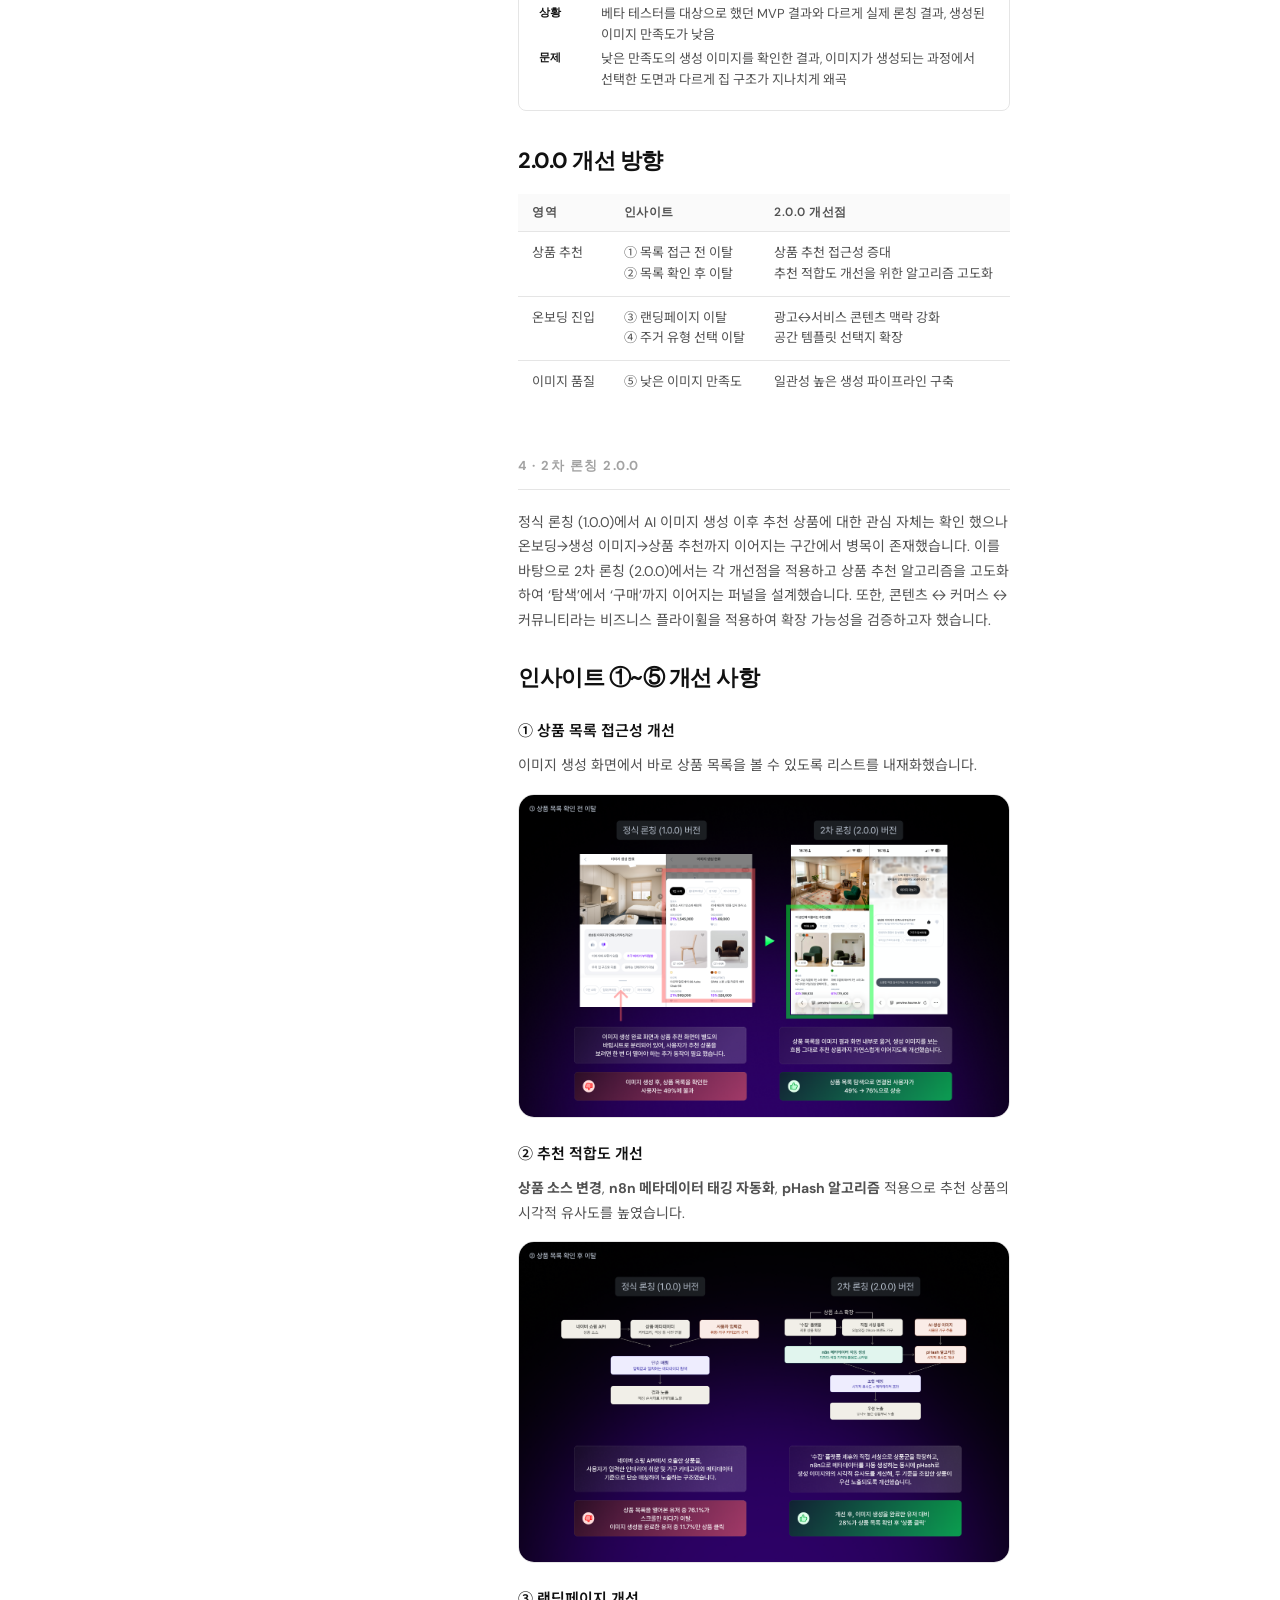
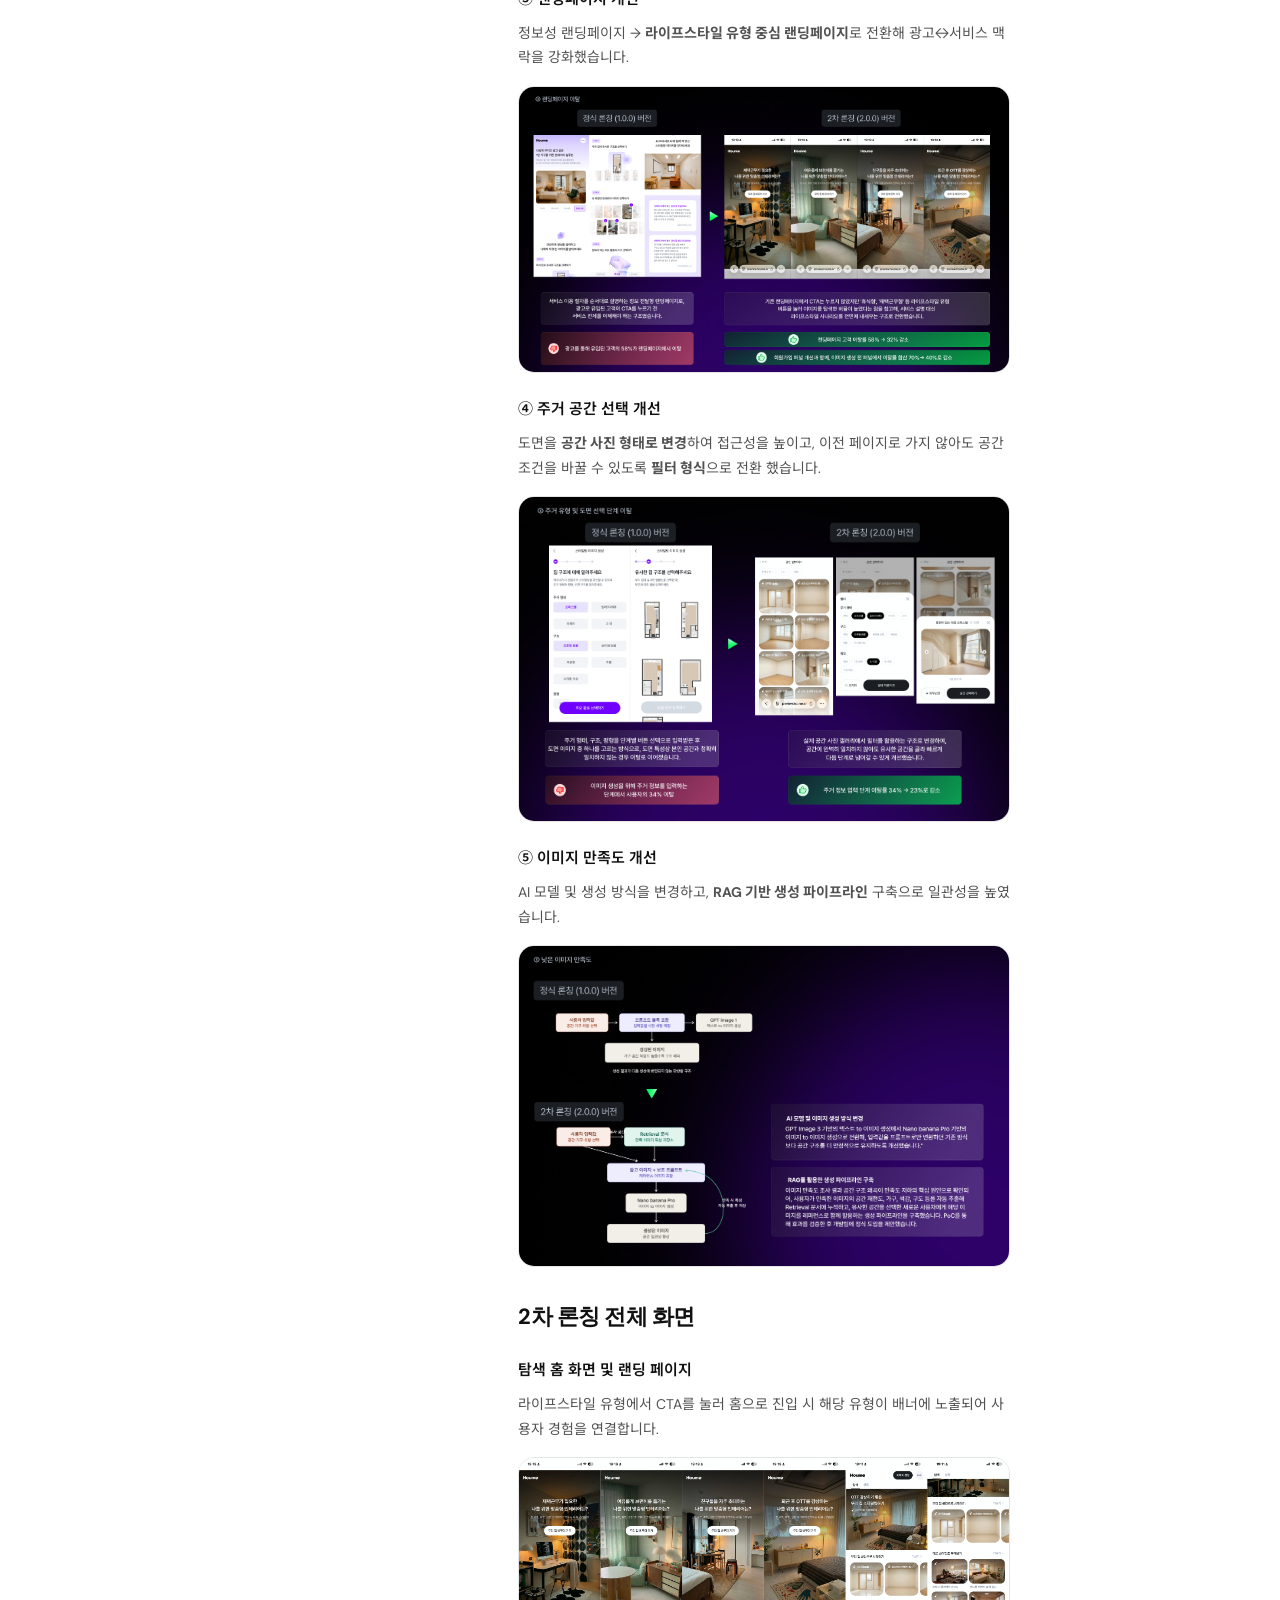
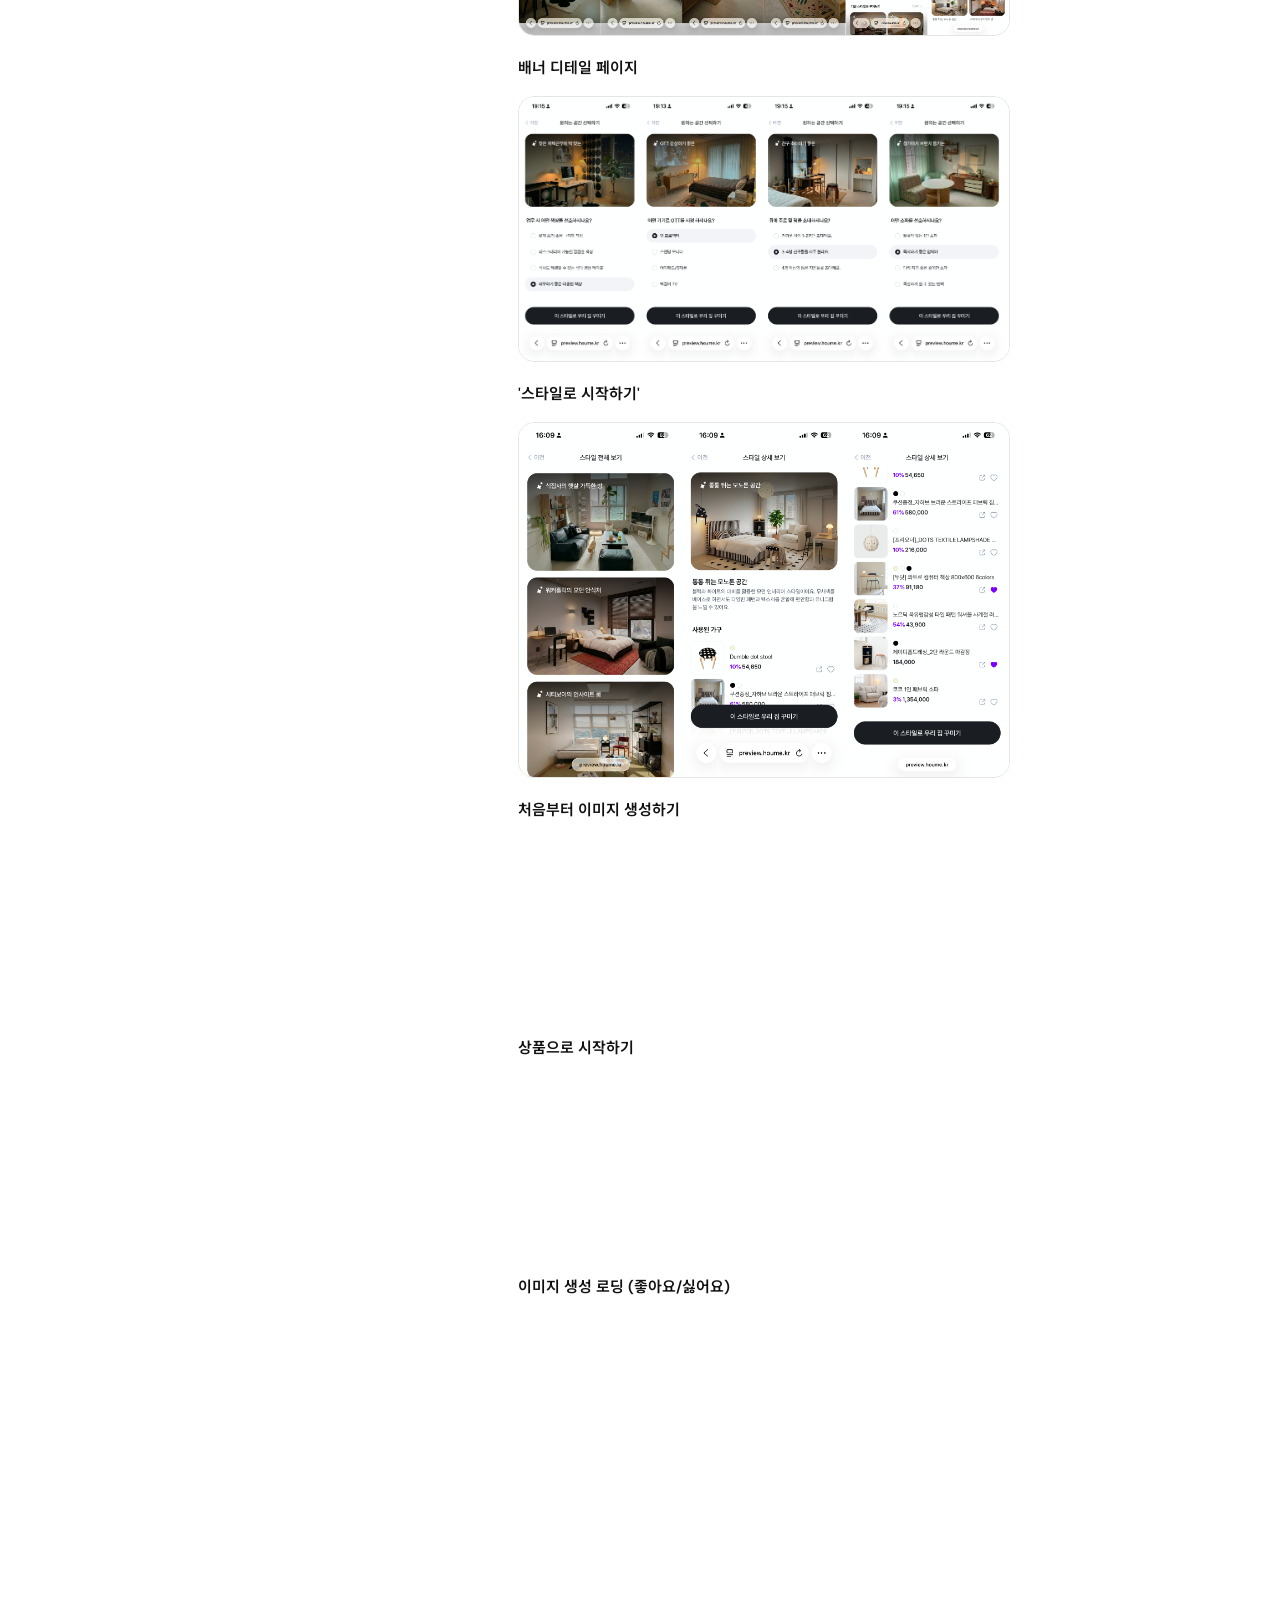
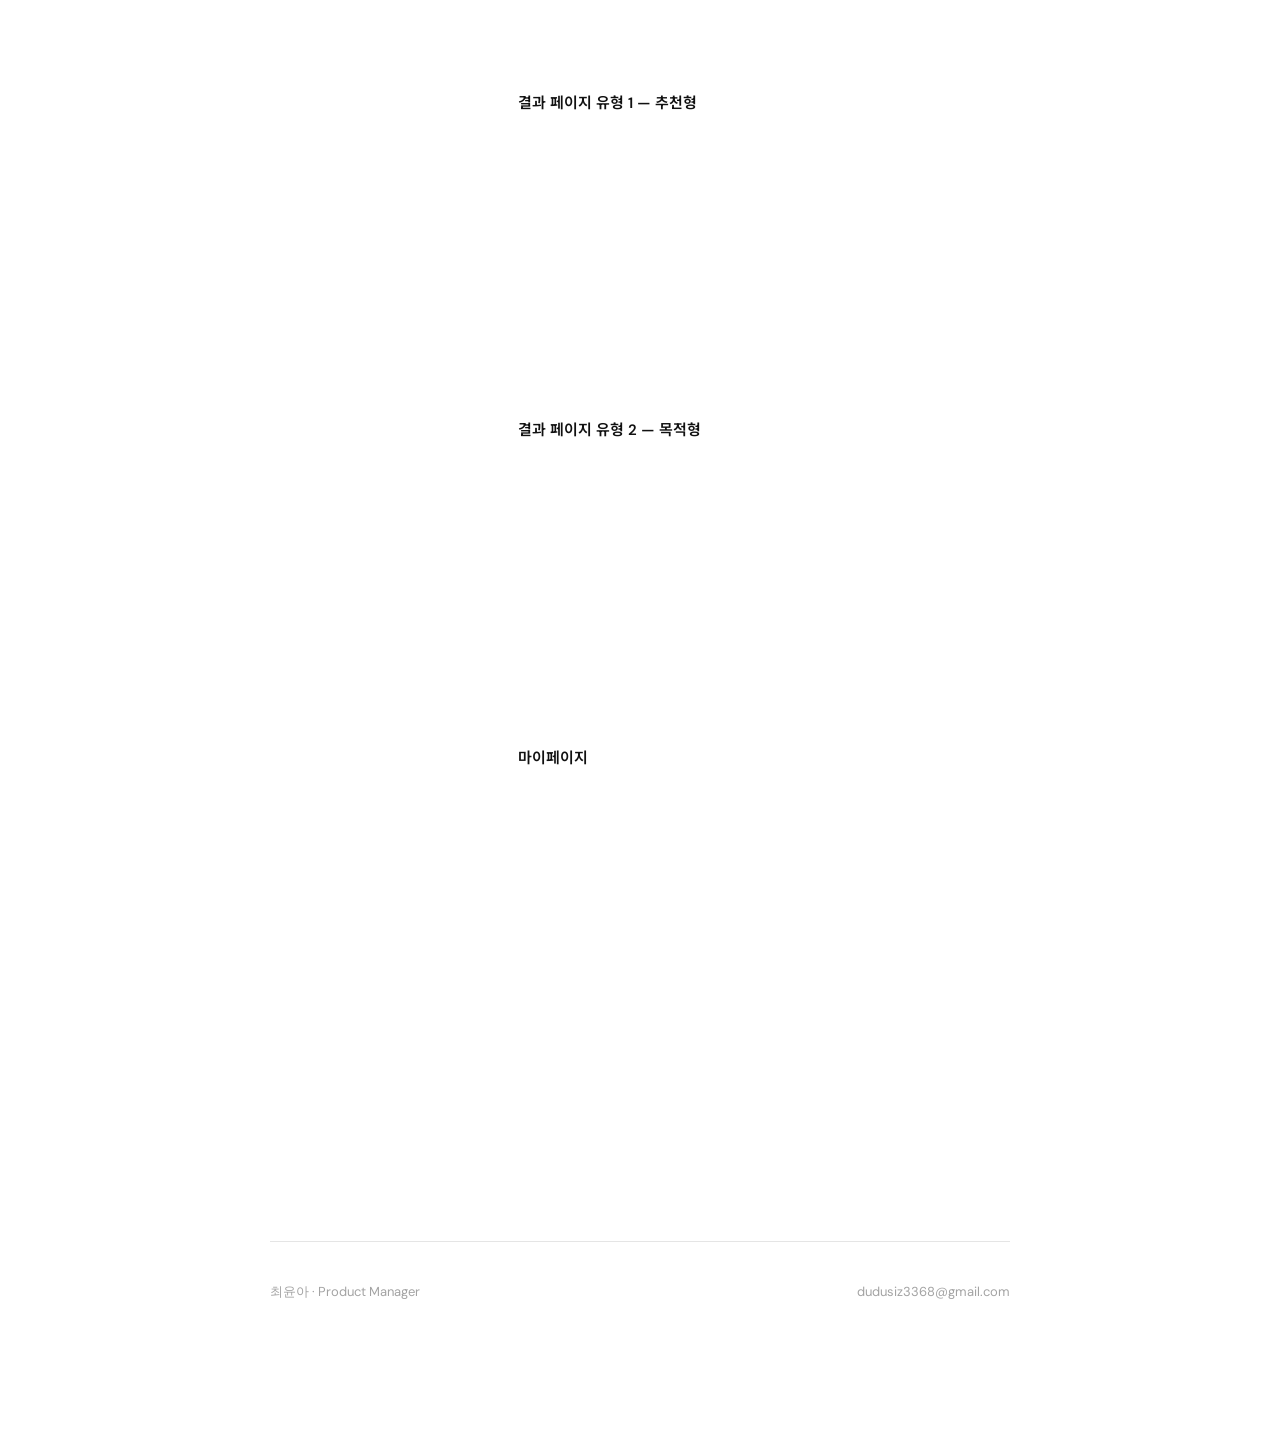
==== commit d4a135c7: "add event tracking" ====
--- a/houme/index.html
+++ b/houme/index.html
@@ -222,7 +222,7 @@
         <div id="proj-2d" style="margin-top:28px;">
           <div class="proj-block-h2">AI 이미지 생성 모델 및 비용 최적화</div>
           <p>초기 GPT-Image-1에서 Nano Banana Pro 모델로 전환. 온보딩 입력값을 <strong>프롬프트 블록 단위로 구조화</strong>해 필요 블록만 조합하는 방식으로 AI 호출 비용을 최적화했습니다.</p>
-          <div style="display:grid;grid-template-columns:1fr 1fr;gap:10px;margin-top:12px;">
+          <div class="grid-2col" style="display:grid;grid-template-columns:1fr 1fr;gap:10px;margin-top:12px;">
             <div class="img-frame" style="margin:0;">
               <img src="../images/houme/price_image.png" alt="AI 모델 비교" onerror="this.style.display='none';this.parentElement.querySelector('.img-placeholder').style.display='flex'">
               <div class="img-placeholder"><span style="font-size:24px">🤖</span><span>AI 모델 비교</span></div>
@@ -429,5 +429,6 @@
 </div>
 
 <script src="../script.js"></script>
+<script src="../analytics.js"></script>
 </body>
 </html>
--- a/style.css
+++ b/style.css
@@ -109,9 +109,9 @@
   flex-shrink: 0;
   border: 1px solid var(--gray-100);
 }
-@media (max-width: 600px) {
-  .hero { flex-direction: column-reverse; gap: 20px; }
-  .hero-photo { width: 100%; height: 220px; }
+@media (max-width: 720px) {
+  .hero { flex-direction: column-reverse; }
+  .hero-photo { width: 100%; height: 200px; }
 }
 
 /* ══ BUSINESS IMPACT ══ */
@@ -146,7 +146,6 @@
 .impact-list li::before {
   content: '→'; position: absolute; left: 0; color: var(--gray-400); font-size: 11px;
 }
-@media (max-width: 600px) { .impact-grid { grid-template-columns: 1fr; } }
 
 /* ══ SKILL CHIPS under exp/proj ══ */
 .item-skills {
@@ -447,26 +446,127 @@
   transform: translateY(0);
 }
 
-/* ══ RESPONSIVE ══ */
+/* ══ RESPONSIVE — MOBILE ══ */
 @media (max-width: 720px) {
-  .page, #project-detail { padding-left: 20px; padding-right: 20px; }
-  .detail-hero { aspect-ratio: 4 / 3; }
-  .detail-hero-overlay { padding: 40px 20px 24px; }
-  .detail-title { font-size: 20px; }
-  .process-flow { overflow-x: auto; -webkit-overflow-scrolling: touch; }
+
+  /* NAV: 햄버거 스타일 스크롤 바 */
+  nav { height: 52px; }
+  .nav-pill {
+    gap: 1px; padding: 3px;
+    overflow-x: auto; -webkit-overflow-scrolling: touch;
+    max-width: calc(100vw - 24px);
+    scrollbar-width: none;
+  }
+  .nav-pill::-webkit-scrollbar { display: none; }
+  .nav-item {
+    font-size: 13px; padding: 7px 14px;
+  }
+
+  /* LAYOUT */
+  .page { padding-top: 52px; padding-left: 16px; padding-right: 16px; }
+  .project-page { padding: 0 16px 60px !important; }
+
+  /* HERO */
+  .hero { padding: 48px 0 40px; gap: 24px; }
   .hero-name { letter-spacing: -2px; }
-  .proj-grid { grid-template-columns: 1fr; }
-  .detail-body { grid-template-columns: 1fr; }
+  .hero-tagline { font-size: 15px; margin-bottom: 24px; }
+  .hero-links { gap: 6px; }
+  .hero-stats { gap: 24px; }
+  .stat-val { font-size: 22px; }
+
+  /* SECTIONS */
+  .section { padding: 40px 0; }
+  .section-eyebrow { margin-bottom: 24px; }
+
+  /* GRIDS → single column */
+  .proj-grid, .impact-grid, .awards-grid, .edu-grid { grid-template-columns: 1fr; }
+  .exp-item, .act-item { grid-template-columns: 1fr; gap: 8px; }
+
+  /* EXP TASK CARD */
+  .exp-task-card { padding: 16px 18px; }
+  .exp-task-row { grid-template-columns: 68px 1fr; gap: 6px 10px; }
+  .exp-task-label { font-size: 11px; padding: 3px 8px; }
+  .exp-task-content { font-size: 13px; }
+
+  /* PROJECT CARD */
+  .proj-card-body { padding: 16px 18px 20px; }
+  .proj-card-title { font-size: 16px; }
+  .proj-card-desc { font-size: 13px; margin-bottom: 12px; }
+
+  /* DETAIL HERO — 이미지 오버레이 */
+  .detail-hero { aspect-ratio: 4 / 3; border-radius: var(--radius-sm); }
+  .detail-hero-overlay { padding: 32px 20px 24px; }
+  .detail-title { font-size: 18px; letter-spacing: -0.3px; line-height: 1.45; }
+  .detail-intro { font-size: 13px; line-height: 1.65; }
+  .detail-badge { font-size: 10px; padding: 3px 8px; }
+  .detail-back { padding: 16px 0 16px; font-size: 12px; }
+
+  /* DETAIL BODY */
+  .detail-body { grid-template-columns: 1fr; gap: 0; }
   .detail-toc { display: none; }
-  .exp-item, .act-item { grid-template-columns: 1fr; gap: 4px; }
-  .exp-task-row { grid-template-columns: 72px 1fr; gap: 6px 10px; }
-  .awards-grid, .edu-grid { grid-template-columns: 1fr; }
-  .kpi-row { grid-template-columns: 1fr; }
-  .kpi-cell { border-right: none; border-bottom: 1px solid var(--gray-100); }
+  .detail-header { padding: 0 0 32px; }
+  .detail-meta-grid { padding: 16px; gap: 12px; margin-bottom: 20px; grid-template-columns: repeat(2, 1fr); }
+  .detail-meta-cell dt { font-size: 10px; }
+  .detail-meta-cell dd { font-size: 13px; }
+
+  /* KPI */
+  .kpi-row { grid-template-columns: 1fr; margin-bottom: 24px; }
+  .kpi-cell { padding: 16px 20px; border-right: none; border-bottom: 1px solid var(--gray-100); }
   .kpi-cell:last-child { border-bottom: none; }
-  .nav-pill { flex-wrap: wrap; border-radius: 16px; }
-  .impact-grid { grid-template-columns: 1fr; }
-}
-@media (max-width: 600px) {
+  .kpi-val { font-size: 17px; }
+  .kpi-lbl { font-size: 11px; }
+
+  /* PROCESS FLOW — 세로 방향 */
+  .process-flow {
+    flex-direction: column; align-items: flex-start;
+    gap: 0; overflow-x: visible; margin: 12px 0;
+  }
+  .process-step { font-size: 11px; padding: 6px 14px; }
+  .process-arrow { transform: rotate(90deg); padding: 2px 0; font-size: 11px; align-self: flex-start; margin-left: 20px; }
+
+  /* CALLOUT / TABLE */
+  .callout { padding: 14px 16px; font-size: 13px; }
+  .tbl { font-size: 12px; }
+  .tbl th { padding: 7px 10px; font-size: 11px; }
+  .tbl td { padding: 9px 10px; font-size: 12px; }
+
+  /* PROJ BLOCK */
+  .proj-block-title { font-size: 12px; letter-spacing: 1px; }
+  .proj-block-h2 { font-size: 18px; }
+  .proj-block-h3 { font-size: 14px; }
+
+  /* IMG */
+  .img-frame { border-radius: var(--radius-sm); }
+  .img-cap { font-size: 11px; padding: 8px 12px; }
+
+  /* INSIGHT */
+  .insight-card { padding: 14px 16px; }
+  .insight-row { grid-template-columns: 44px 1fr; }
+
+  /* INLINE GRIDS */
+  .grid-2col { grid-template-columns: 1fr !important; }
   .pubg-clusters { grid-template-columns: repeat(3, 1fr) !important; }
-}
+
+  /* FOOTER */
+  footer { padding: 24px 0 32px; font-size: 12px; flex-direction: column; gap: 4px; align-items: flex-start; }
+
+  /* CONTACT */
+  .contact-row { gap: 16px; padding: 14px 0; }
+  .contact-type { width: 56px; font-size: 11px; }
+  .contact-val { font-size: 14px; }
+}
+
+/* ══ RESPONSIVE — SMALL MOBILE ══ */
+@media (max-width: 400px) {
+  .hero { flex-direction: column-reverse; gap: 16px; }
+  .hero-photo { width: 100%; height: 200px; }
+  .hero-stats { gap: 16px; }
+  .stat-val { font-size: 20px; }
+  .detail-hero { aspect-ratio: 1 / 1; }
+  .detail-title { font-size: 16px; }
+  .detail-meta-grid { grid-template-columns: 1fr 1fr; gap: 10px; }
+  .kpi-val { font-size: 15px; }
+  .exp-task-row { grid-template-columns: 1fr; }
+  .exp-task-label { align-self: flex-start; display: inline-block; margin-bottom: 2px; }
+  .pubg-clusters { grid-template-columns: repeat(3, 1fr) !important; }
+}
